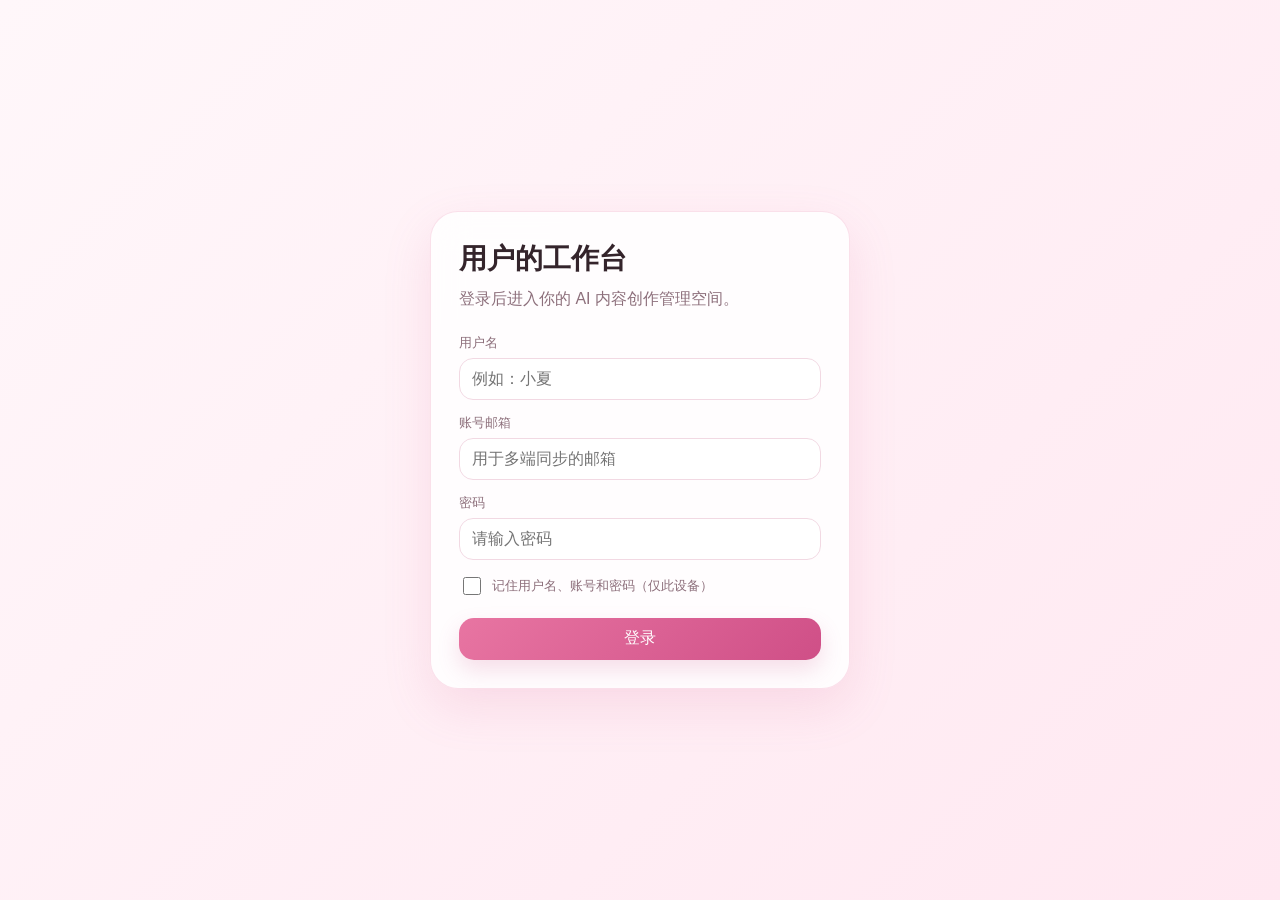
==== index.html @ 5b7af515 "Initial AI Blogger project" ====
<!doctype html>
<html lang="zh-CN">
<head>
  <meta charset="utf-8" />
  <meta name="viewport" content="width=device-width, initial-scale=1" />
  <title>用户的工作台</title>
  <style>
    :root {
      --bg: #fff7fa;
      --panel: #ffffff;
      --ink: #34242b;
      --muted: #8d6f7b;
      --line: #f2d9e3;
      --brand: #e875a2;
      --brand-strong: #cf4f87;
      --soft: #fff0f6;
      --soft-2: #fff8fb;
      --gold: #b98131;
      --shadow: 0 18px 48px rgba(214, 101, 145, .15);
      --radius: 18px;
    }

    * { box-sizing: border-box; }

    body {
      margin: 0;
      min-height: 100vh;
      font-family: -apple-system, BlinkMacSystemFont, "Segoe UI", "PingFang SC", "Microsoft YaHei", sans-serif;
      color: var(--ink);
      background:
        radial-gradient(circle at top left, #ffe1ee 0, transparent 30%),
        linear-gradient(180deg, #fffafc 0%, var(--bg) 100%);
    }

    button, input, textarea, select { font: inherit; }
    button { border: 0; cursor: pointer; }

    .login-screen {
      position: fixed;
      inset: 0;
      z-index: 20;
      display: none;
      place-items: center;
      padding: 20px;
      background: linear-gradient(135deg, #fff7fa, #ffe8f1);
    }

    .login-screen.active { display: grid; }

    .login-card {
      width: min(420px, 100%);
      padding: 28px;
      border: 1px solid rgba(232, 117, 162, .22);
      border-radius: 28px;
      background: rgba(255,255,255,.86);
      box-shadow: var(--shadow);
      backdrop-filter: blur(18px);
    }

    .login-card h1 {
      margin: 0;
      font-size: 28px;
      letter-spacing: 0;
    }

    .login-card p {
      margin: 8px 0 22px;
      color: var(--muted);
      line-height: 1.6;
    }

    .login-form {
      display: grid;
      gap: 14px;
    }

    .app {
      display: grid;
      grid-template-columns: 280px minmax(0, 1fr);
      min-height: 100vh;
    }

    .sidebar {
      position: sticky;
      top: 0;
      height: 100vh;
      padding: 20px 16px;
      background: rgba(255, 255, 255, .86);
      border-right: 1px solid var(--line);
      box-shadow: 12px 0 36px rgba(232, 117, 162, .08);
      display: flex;
      flex-direction: column;
      gap: 18px;
      backdrop-filter: blur(18px);
      z-index: 10;
    }

    .brand {
      padding: 8px 8px 16px;
      border-bottom: 1px solid var(--line);
    }

    .brand h1 {
      margin: 0;
      font-size: 24px;
      line-height: 1.2;
      letter-spacing: 0;
    }

    .brand p {
      margin: 8px 0 0;
      color: var(--muted);
      font-size: 13px;
      line-height: 1.55;
    }

    .mobile-top {
      display: none;
      align-items: center;
      justify-content: space-between;
      gap: 12px;
      padding: 12px 14px;
      border-bottom: 1px solid var(--line);
      background: rgba(255,255,255,.88);
      position: sticky;
      top: 0;
      z-index: 9;
      backdrop-filter: blur(16px);
    }

    .menu-btn {
      width: 42px;
      height: 42px;
      border-radius: 14px;
      background: var(--soft);
      color: var(--brand-strong);
      border: 1px solid var(--line);
      font-size: 20px;
    }

    .nav {
      display: grid;
      gap: 7px;
    }

    .nav button {
      width: 100%;
      min-height: 46px;
      display: grid;
      grid-template-columns: 30px 1fr;
      align-items: center;
      gap: 9px;
      padding: 10px 12px;
      border-radius: 16px;
      background: transparent;
      color: #7a5d68;
      text-align: left;
    }

    .nav button:hover,
    .nav button.active {
      background: #ffeaf3;
      color: var(--brand-strong);
    }

    .icon {
      width: 30px;
      height: 30px;
      display: grid;
      place-items: center;
      border-radius: 12px;
      background: #fff2f7;
      color: var(--brand-strong);
      font-size: 15px;
    }

    .user-panel {
      margin-top: auto;
      padding: 14px;
      border: 1px solid var(--line);
      border-radius: var(--radius);
      background: #fff8fb;
      display: grid;
      gap: 10px;
    }

    .user-name {
      font-weight: 700;
      overflow-wrap: anywhere;
    }

    .user-role {
      color: var(--muted);
      font-size: 12px;
    }

    main {
      min-width: 0;
      padding: 26px;
    }

    .topbar {
      display: flex;
      align-items: center;
      justify-content: space-between;
      gap: 16px;
      margin-bottom: 20px;
    }

    .title h2 {
      margin: 0;
      font-size: 30px;
      line-height: 1.15;
      letter-spacing: 0;
    }

    .title p {
      margin: 8px 0 0;
      color: var(--muted);
      line-height: 1.5;
    }

    .actions {
      display: flex;
      flex-wrap: wrap;
      gap: 8px;
      justify-content: flex-end;
    }

    .btn {
      min-height: 42px;
      padding: 10px 14px;
      border-radius: 15px;
      background: linear-gradient(135deg, var(--brand), var(--brand-strong));
      color: #fff;
      display: inline-flex;
      align-items: center;
      justify-content: center;
      gap: 8px;
      white-space: nowrap;
      box-shadow: 0 10px 22px rgba(207, 79, 135, .18);
    }

    .btn.secondary {
      background: var(--panel);
      color: var(--ink);
      border: 1px solid var(--line);
      box-shadow: none;
    }

    .btn.syncing::before {
      content: "";
      width: 14px;
      height: 14px;
      border: 2px solid rgba(255,255,255,.55);
      border-top-color: #fff;
      border-radius: 50%;
      animation: spin .8s linear infinite;
    }

    @keyframes spin { to { transform: rotate(360deg); } }

    .sync-note {
      color: var(--muted);
      font-size: 12px;
      min-height: 18px;
      width: 100%;
      text-align: right;
    }

    .section { display: none; }
    .section.active { display: block; }

    .grid { display: grid; gap: 16px; }
    .grid.two { grid-template-columns: repeat(2, minmax(0, 1fr)); }
    .grid.three { grid-template-columns: repeat(3, minmax(0, 1fr)); }

    .card {
      background: rgba(255,255,255,.92);
      border: 1px solid var(--line);
      border-radius: var(--radius);
      box-shadow: var(--shadow);
      padding: 18px;
    }

    .card h3 {
      margin: 0 0 14px;
      font-size: 18px;
      line-height: 1.25;
      letter-spacing: 0;
    }

    .tabs {
      display: flex;
      flex-wrap: wrap;
      gap: 8px;
      margin-bottom: 14px;
    }

    .tab {
      min-height: 38px;
      padding: 8px 14px;
      border-radius: 999px;
      background: #fff;
      border: 1px solid var(--line);
      color: var(--muted);
    }

    .tab.active {
      background: #ffe6f0;
      color: var(--brand-strong);
      border-color: #f4bad1;
    }

    label {
      display: block;
      color: var(--muted);
      font-size: 13px;
      margin-bottom: 6px;
    }

    input, textarea, select {
      width: 100%;
      border: 1px solid var(--line);
      border-radius: 14px;
      background: #fff;
      color: var(--ink);
      padding: 11px 12px;
      outline: none;
    }

    textarea {
      min-height: 126px;
      resize: vertical;
      line-height: 1.55;
    }

    input:focus, textarea:focus, select:focus {
      border-color: #e889af;
      box-shadow: 0 0 0 4px rgba(232,117,162,.14);
    }

    .form-row {
      display: grid;
      grid-template-columns: minmax(0, 1.4fr) 150px auto;
      gap: 10px;
      align-items: end;
      margin-bottom: 12px;
    }

    .list {
      display: grid;
      gap: 10px;
      margin-top: 12px;
    }

    .item {
      display: grid;
      grid-template-columns: minmax(0, 1fr) auto auto;
      gap: 10px;
      align-items: center;
      padding: 13px;
      border: 1px solid var(--line);
      border-radius: 16px;
      background: #fff;
    }

    .item strong {
      display: block;
      overflow-wrap: anywhere;
      line-height: 1.35;
    }

    .meta {
      margin-top: 5px;
      color: var(--muted);
      font-size: 12px;
      line-height: 1.45;
      overflow-wrap: anywhere;
    }

    .badge {
      display: inline-flex;
      align-items: center;
      min-height: 28px;
      padding: 5px 10px;
      border-radius: 999px;
      background: var(--soft);
      color: var(--brand-strong);
      font-size: 12px;
      white-space: nowrap;
    }

    .badge.gold {
      background: #fff6e4;
      color: var(--gold);
    }

    .mini {
      width: 36px;
      height: 36px;
      border-radius: 13px;
      background: #fff4f8;
      color: var(--brand-strong);
      border: 1px solid var(--line);
    }

    .idea-board {
      display: grid;
      grid-template-columns: 1.1fr .9fr;
      gap: 16px;
    }

    .source-grid {
      display: grid;
      grid-template-columns: repeat(4, minmax(0, 1fr));
      gap: 10px;
    }

    .source-grid .field-wide { grid-column: span 2; }

    .empty {
      padding: 18px;
      border: 1px dashed #edbad0;
      border-radius: 16px;
      color: var(--muted);
      background: #fffafd;
      text-align: center;
      line-height: 1.5;
    }

    .stats {
      display: grid;
      grid-template-columns: repeat(4, minmax(0, 1fr));
      gap: 12px;
      margin-bottom: 16px;
    }

    .stat {
      padding: 16px;
      border-radius: var(--radius);
      background: #fff;
      border: 1px solid var(--line);
      box-shadow: 0 10px 24px rgba(232, 117, 162, .09);
    }

    .stat b {
      display: block;
      font-size: 28px;
      line-height: 1;
      margin-bottom: 7px;
      color: var(--brand-strong);
    }

    .stat span {
      color: var(--muted);
      font-size: 13px;
    }

    .hidden-file { display: none; }
    .overlay { display: none; }

    .editor-actions {
      display: flex;
      gap: 10px;
      align-items: end;
      margin-top: 10px;
      flex-wrap: wrap;
    }

    .editor-actions > div { min-width: 180px; flex: 1; }
    .editor-actions .btn { flex: 0 0 auto; }

    .history-panel {
      margin-top: 14px;
      padding-top: 14px;
      border-top: 1px solid var(--line);
    }

    .history-panel summary {
      cursor: pointer;
      color: var(--brand-strong);
      font-weight: 700;
    }

    .history-content {
      margin-top: 10px;
      white-space: pre-wrap;
      color: var(--ink);
      line-height: 1.55;
    }

    .remember-row {
      display: flex;
      align-items: center;
      gap: 8px;
      color: var(--muted);
      font-size: 13px;
    }

    .remember-row input { width: 18px; height: 18px; }

    @media (max-width: 920px) {
      .app { display: block; }
      .mobile-top { display: flex; }
      .sidebar {
        position: fixed;
        left: 0;
        top: 0;
        width: min(320px, 86vw);
        transform: translateX(-105%);
        transition: transform .22s ease;
      }
      body.nav-open .sidebar { transform: translateX(0); }
      .overlay {
        display: none;
        position: fixed;
        inset: 0;
        background: rgba(52,36,43,.24);
        z-index: 8;
      }
      body.nav-open .overlay { display: block; }
      main { padding: 18px 14px 30px; }
      .topbar, .idea-board { display: grid; }
      .actions { justify-content: start; }
      .sync-note { text-align: left; }
      .grid.two, .grid.three, .stats, .source-grid { grid-template-columns: 1fr; }
      .source-grid .field-wide { grid-column: auto; }
      .form-row { grid-template-columns: 1fr; }
      .item { grid-template-columns: 1fr; }
      .title h2 { font-size: 25px; }
    }
  </style>
</head>
<body>
  <div class="login-screen" id="loginScreen">
    <form class="login-card" id="loginForm">
      <h1>用户的工作台</h1>
      <p>登录后进入你的 AI 内容创作管理空间。</p>
      <div class="login-form">
        <div><label for="loginName">用户名</label><input id="loginName" required placeholder="例如：小夏" /></div>
        <div><label for="loginAccount">账号邮箱</label><input id="loginAccount" type="email" required placeholder="用于多端同步的邮箱" /></div>
        <div><label for="loginPassword">密码</label><input id="loginPassword" type="password" required placeholder="请输入密码" /></div>
        <label class="remember-row"><input id="rememberLogin" type="checkbox" />记住用户名、账号和密码（仅此设备）</label>
        <button class="btn" type="submit">登录</button>
      </div>
    </form>
  </div>

  <div class="mobile-top">
    <button class="menu-btn" id="menuBtn" aria-label="打开菜单">☰</button>
    <strong>用户的工作台</strong>
    <button class="btn secondary" id="mobileSyncBtn">同步</button>
  </div>
  <div class="overlay" id="overlay"></div>

  <div class="app">
    <aside class="sidebar">
      <div class="brand">
        <h1>用户的工作台</h1>
        <p>选题、计划、写作、复盘和技能沉淀，集中在一个清爽空间。</p>
      </div>
      <nav class="nav" aria-label="主菜单">
        <button class="active" data-section="dashboard"><span class="icon">⌂</span><span>今日总览</span></button>
        <button data-section="plan"><span class="icon">✓</span><span>任务计划</span></button>
        <button data-section="skills"><span class="icon">◇</span><span>Skills 管理</span></button>
        <button data-section="admin"><span class="icon">⚙</span><span>后台管理</span></button>
        <button data-section="entries"><span class="icon">↗</span><span>全部入口</span></button>
        <button data-section="topics"><span class="icon">◎</span><span>选题合集库</span></button>
        <button data-section="studio"><span class="icon">✎</span><span>写作室</span></button>
        <button data-section="review"><span class="icon">↺</span><span>经验复盘</span></button>
      </nav>
      <div class="user-panel">
        <div>
          <div class="user-name" id="sidebarUserName">用户</div>
          <div class="user-role">用户</div>
        </div>
        <button class="btn secondary" id="logoutBtn">退出登录</button>
      </div>
    </aside>

    <main>
      <div class="topbar">
        <div class="title">
          <h2 id="page-title">今日总览</h2>
          <p id="page-subtitle">你的 AI 内容生产指挥台：从灵感到发布，再到复盘。</p>
        </div>
        <div class="actions">
          <button class="btn" id="syncBtn">同步</button>
          <button class="btn secondary" id="exportBtn">导出数据</button>
          <button class="btn secondary" id="importBtn">导入数据</button>
          <input class="hidden-file" id="importFile" type="file" accept="application/json" />
          <div class="sync-note" id="syncNote"></div>
        </div>
      </div>

      <section class="section active" id="dashboard">
        <div class="stats">
          <div class="stat"><b id="statTasks">0</b><span>任务</span></div>
          <div class="stat"><b id="statTopics">0</b><span>选题</span></div>
          <div class="stat"><b id="statSkills">0</b><span>Skills</span></div>
          <div class="stat"><b id="statEntries">0</b><span>入口</span></div>
        </div>
        <div class="grid two">
          <div class="card">
            <h3>今天先抓什么</h3>
            <textarea data-store="todayFocus" placeholder="例如：刷 X / Reddit / YouTube 的 AI 爆款，筛 3 个中文化角度，写 1 条短视频脚本。"></textarea>
            <div class="editor-actions"><div><label for="todayFocusDate">日期</label><input id="todayFocusDate" type="date" /></div><button class="btn" data-save-history="todayFocus">保存今日记录</button></div>
            <div class="history-panel"><strong>历史记录</strong><div class="list" id="todayFocusHistory"></div></div>
          </div>
          <div class="card">
            <h3>新增入口模块</h3>
            <div class="list">
              <div class="item"><strong>素材版权与来源记录</strong><span class="badge">已加入</span></div>
              <div class="item"><strong>发布日历与平台适配</strong><span class="badge">已加入</span></div>
              <div class="item"><strong>账号数据看板</strong><span class="badge">已加入</span></div>
              <div class="item"><strong>Prompt / 模板库</strong><span class="badge gold">已加入</span></div>
              <div class="item"><strong>选题评分机制</strong><span class="badge gold">已加入</span></div>
            </div>
          </div>
        </div>
      </section>

      <section class="section" id="plan">
        <div class="tabs" data-tabs="planTabs">
          <button class="tab active" data-tab="plans">我的计划</button>
          <button class="tab" data-tab="tasks">任务管理</button>
        </div>
        <div data-tab-panel="plans">
          <div class="grid three">
            <div class="card"><h3>日计划</h3><textarea data-store="planDay" placeholder="今天必须完成的 1-3 件事"></textarea><div class="editor-actions"><div><label>计划日期</label><input id="planDayDate" type="date" /></div><button class="btn" data-save-history="planDay">保存</button></div></div>
            <div class="card"><h3>周计划</h3><textarea data-store="planWeek" placeholder="本周选题、拍摄、发布、复盘安排"></textarea><div class="editor-actions"><div><label>开始日期</label><input id="planWeekStart" type="date" /></div><div><label>结束日期</label><input id="planWeekEnd" type="date" /></div><button class="btn" data-save-history="planWeek">保存</button></div></div>
            <div class="card"><h3>月计划</h3><textarea data-store="planMonth" placeholder="本月内容主题、增长目标、学习目标"></textarea><div class="editor-actions"><div><label>计划月份</label><input id="planMonthDate" type="month" /></div><button class="btn" data-save-history="planMonth">保存</button></div></div>
            <div class="card"><h3>季度计划</h3><textarea data-store="planQuarter" placeholder="季度栏目、商业化、能力建设"></textarea><div class="editor-actions"><div><label>开始日期</label><input id="planQuarterStart" type="date" /></div><div><label>结束日期</label><input id="planQuarterEnd" type="date" /></div><button class="btn" data-save-history="planQuarter">保存</button></div></div>
            <div class="card"><h3>年计划</h3><textarea data-store="planYear" placeholder="年度定位、作品数量、账号目标"></textarea><div class="editor-actions"><div><label>计划年份</label><input id="planYearDate" type="number" min="2020" max="2100" /></div><button class="btn" data-save-history="planYear">保存</button></div></div>
          </div>
          <div class="card" style="margin-top:16px"><h3>计划历史记录</h3><div class="list" id="planHistory"></div></div>
        </div>
        <div data-tab-panel="tasks" hidden>
          <div class="card">
            <h3>新增任务</h3>
            <div class="form-row">
              <div><label for="taskText">任务内容</label><input id="taskText" placeholder="例如：整理 Claude Code 爆款视频的中文脚本" /></div>
              <div><label for="taskStatus">状态</label><select id="taskStatus"><option>待办</option><option>进行中</option><option>已完成</option></select></div>
              <button class="btn" id="addTask">添加</button>
            </div>
            <div class="list" id="taskList"></div>
          </div>
        </div>
      </section>

      <section class="section" id="skills">
        <div class="card">
          <h3>Skills 管理</h3>
          <div class="form-row">
            <div><label for="skillName">Skill 名称</label><input id="skillName" placeholder="例如：爆款选题分析 Skill" /></div>
            <div><label for="skillType">来源</label><select id="skillType"><option>自制</option><option>他人</option><option>待研究</option></select></div>
            <button class="btn" id="addSkill">记录</button>
          </div>
          <textarea id="skillNote" placeholder="用途、触发场景、链接、版本、需要改进的地方"></textarea>
          <div class="list" id="skillList"></div>
        </div>
      </section>

      <section class="section" id="admin">
        <div class="grid two">
          <div class="card"><h3>后台管理</h3><textarea data-store="adminNotes" placeholder="账号定位、栏目结构、SOP、团队分工、素材路径、常用工具等。"></textarea><div class="editor-actions"><div><label>记录日期</label><input id="adminNotesDate" type="date" /></div><button class="btn" data-save-history="adminNotes">保存记录</button></div></div>
          <div class="card"><h3>平台档案</h3><textarea data-store="platformProfile" placeholder="抖音：标题风格、封面规则、发布时间；小红书：笔记结构、标签、评论区策略。"></textarea><div class="editor-actions"><div><label>记录日期</label><input id="platformProfileDate" type="date" /></div><button class="btn" data-save-history="platformProfile">保存记录</button></div></div>
        </div>
        <div class="card" style="margin-top:16px"><h3>后台管理历史</h3><div class="list" id="adminHistory"></div></div>
      </section>

      <section class="section" id="entries">
        <div class="card">
          <h3>全部入口</h3>
          <div class="form-row">
            <div><label for="entryName">入口名称</label><input id="entryName" placeholder="例如：YouTube 选题池" /></div>
            <div><label for="entryUrl">链接或位置</label><input id="entryUrl" placeholder="https:// 或本地路径" /></div>
            <button class="btn" id="addEntry">添加</button>
          </div>
          <div class="list" id="entryList"></div>
        </div>
      </section>

      <section class="section" id="topics">
        <div class="card">
          <h3>选题合集库</h3>
          <div class="source-grid">
            <div><label for="topicPlatform">平台</label><select id="topicPlatform"><option>X</option><option>Reddit</option><option>YouTube</option><option>其他</option></select></div>
            <div class="field-wide"><label for="topicTitle">选题标题</label><input id="topicTitle" placeholder="例如：某 AI Agent 工具爆火的真实原因" /></div>
            <div><label for="topicHeat">热度</label><select id="topicHeat"><option>高</option><option>中</option><option>低</option></select></div>
            <div class="field-wide"><label for="topicLink">来源链接</label><input id="topicLink" placeholder="原视频、帖子或评论区链接" /></div>
            <div class="field-wide"><label for="topicAngle">中文化角度</label><input id="topicAngle" placeholder="给中文用户的解释、案例或观点" /></div>
          </div>
          <div style="margin-top:12px"><button class="btn" id="addTopic">收入选题库</button></div>
          <div class="list" id="topicList"></div>
        </div>
      </section>

      <section class="section" id="studio">
        <div class="idea-board">
          <div class="card"><h3>写作室</h3><textarea data-store="writingRoom" placeholder="写下你的观点、脚本草稿、标题、开头 3 秒钩子、评论区引导。"></textarea><div class="editor-actions"><div><label>标题</label><input id="writingRoomTitle" placeholder="这篇内容的标题" /></div><div><label>日期</label><input id="writingRoomDate" type="date" /></div><button class="btn" data-save-history="writingRoom">保存文章</button></div></div>
          <div class="card"><h3>脚本结构</h3><textarea data-store="scriptTemplate" placeholder="钩子：&#10;背景：&#10;核心解释：&#10;中文用户案例：&#10;结尾行动："></textarea><div class="editor-actions"><div><label>标题</label><input id="scriptTemplateTitle" placeholder="脚本名称" /></div><div><label>日期</label><input id="scriptTemplateDate" type="date" /></div><button class="btn" data-save-history="scriptTemplate">保存脚本</button></div></div>
        </div>
        <div class="card" style="margin-top:16px"><h3>写作历史</h3><div class="list" id="studioHistory"></div></div>
      </section>

      <section class="section" id="review">
        <div class="grid two">
          <div class="card"><h3>经验复盘</h3><textarea data-store="reviewNotes" placeholder="哪些选题爆了？为什么？哪些翻译/改写方式更适合中文平台？"></textarea></div>
          <div class="card"><h3>下次优化</h3><textarea data-store="nextActions" placeholder="保留什么、停止什么、尝试什么。"></textarea></div>
        </div>
      </section>
    </main>
  </div>

  <script>
    const STORAGE_KEY = "ai_creator_workbench_v2";
    const OLD_STORAGE_KEY = "ai_creator_workbench_v1";
    const REMEMBER_LOGIN_KEY = "ai_creator_workbench_login";
    const SUPABASE_URL = "https://luqvozkjtutrrjyseuoe.supabase.co";
    const SUPABASE_ANON_KEY = "eyJhbGciOiJIUzI1NiIsInR5cCI6IkpXVCJ9.eyJpc3MiOiJzdXBhYmFzZSIsInJlZiI6Imx1cXZvemtqdHV0cnJqeXNldW9lIiwicm9sZSI6ImFub24iLCJpYXQiOjE3ODI5MjE3MjcsImV4cCI6MjA5ODQ5NzcyN30.HwnqOriQun1J7sNVPqkiCSJdsBqUh-AVgHml-hWjWd0";
    const SUPABASE_TABLE = "workbench_sync";
    const defaultEntries = [
      { name: "素材版权与来源记录", url: "入口：记录原始链接、作者、发布时间、授权状态" },
      { name: "发布日历与平台适配", url: "入口：管理抖音 / 小红书标题、封面、标签、发布时间" },
      { name: "账号数据看板", url: "入口：记录播放、完播、点赞、收藏、评论、转粉" },
      { name: "Prompt / 模板库", url: "入口：沉淀翻译、总结、脚本、标题、评论区模板" },
      { name: "选题评分机制", url: "入口：按热度、时效、中文价值、可视化难度评分" }
    ];
    const initialState = {
      user: null,
      lists: { tasks: [], skills: [], entries: [], topics: [], history: [] },
      fields: {}
    };
    let state = loadState();
    seedDefaultEntries();

    const pageMeta = {
      dashboard: ["今日总览", "你的 AI 内容生产指挥台：从灵感到发布，再到复盘。"],
      plan: ["任务计划", "拆解日、周、月、季度、年度目标，并跟踪每条任务状态。"],
      skills: ["Skills 管理", "记录自制和外部 Skills，沉淀你的个人 AI 工作流。"],
      admin: ["后台管理", "管理账号定位、平台档案、SOP 和常用后台信息。"],
      entries: ["全部入口", "把未来新增页面、工具、资料入口集中归档。"],
      topics: ["选题合集库", "收集 X、Reddit、YouTube 上的 AI 爆款内容和中文化角度。"],
      studio: ["写作室", "放下你的想法、脚本、标题和短视频表达结构。"],
      review: ["经验复盘", "把发布后的数据、经验和下一步动作沉淀下来。"]
    };

    function loadState() {
      try {
        const next = JSON.parse(localStorage.getItem(STORAGE_KEY) || localStorage.getItem(OLD_STORAGE_KEY));
        return normalizeState(next || structuredClone(initialState));
      } catch {
        return structuredClone(initialState);
      }
    }

    function normalizeState(next) {
      return {
        user: next.user || null,
        lists: {
          tasks: next.lists?.tasks || [],
          skills: next.lists?.skills || [],
          entries: next.lists?.entries || [],
          topics: next.lists?.topics || [],
          history: next.lists?.history || []
        },
        fields: next.fields || {}
      };
    }

    function saveState() {
      localStorage.setItem(STORAGE_KEY, JSON.stringify(state));
      renderStats();
    }

    function seedDefaultEntries() {
      const existing = new Set(state.lists.entries.map(item => item.name));
      defaultEntries.forEach(item => {
        if (!existing.has(item.name)) {
          state.lists.entries.push({ id: crypto.randomUUID(), createdAt: "系统默认入口", ...item, pinned: true });
        }
      });
      saveState();
    }

    function stamp() {
      return new Date().toLocaleString("zh-CN", { hour12: false });
    }

    function escapeHtml(value) {
      return String(value || "").replace(/[&<>"']/g, char => ({
        "&": "&amp;", "<": "&lt;", ">": "&gt;", '"': "&quot;", "'": "&#039;"
      }[char]));
    }

    async function sha256(value) {
      const bytes = new TextEncoder().encode(value);
      const hashBuffer = await crypto.subtle.digest("SHA-256", bytes);
      return Array.from(new Uint8Array(hashBuffer)).map(byte => byte.toString(16).padStart(2, "0")).join("");
    }

    function cloudConfigured() {
      return Boolean(SUPABASE_URL && SUPABASE_ANON_KEY && !SUPABASE_URL.includes("你的") && !SUPABASE_ANON_KEY.includes("你的"));
    }

    function cloudHeaders(extra = {}, accessToken = state.user?.accessToken) {
      return {
        apikey: SUPABASE_ANON_KEY,
        Authorization: `Bearer ${accessToken || SUPABASE_ANON_KEY}`,
        "Content-Type": "application/json",
        ...extra
      };
    }

    function setSyncLoading(isLoading, text) {
      const syncButtons = [document.getElementById("syncBtn"), document.getElementById("mobileSyncBtn")];
      syncButtons.forEach(item => item.classList.toggle("syncing", isLoading));
      document.getElementById("syncNote").textContent = text || "";
    }

    function supabaseBaseUrl() {
      return SUPABASE_URL.replace(/\/(?:rest|auth)\/v1\/?$/i, "").replace(/\/$/, "");
    }

    function syncUrl(query = "") {
      return `${supabaseBaseUrl()}/rest/v1/${SUPABASE_TABLE}${query}`;
    }

    function authUrl(path) {
      return `${supabaseBaseUrl()}/auth/v1/${path}`;
    }

    async function authenticateUser(name, account, password) {
      const email = account.trim();
      const signIn = await fetch(authUrl("token?grant_type=password"), {
        method: "POST",
        headers: cloudHeaders({}, SUPABASE_ANON_KEY),
        body: JSON.stringify({ email, password })
      });
      if (signIn.ok) return await signIn.json();

      const signUp = await fetch(authUrl("signup"), {
        method: "POST",
        headers: cloudHeaders({}, SUPABASE_ANON_KEY),
        body: JSON.stringify({ email, password, data: { name } })
      });
      if (!signUp.ok) throw new Error(await signUp.text());
      const created = await signUp.json();
      if (created.access_token) return created;
      throw new Error("账号已创建，但 Supabase 当前要求邮箱验证。请验证邮箱后重新登录，或在 Supabase 关闭 Confirm email。");
    }

    async function pullCloudData(options = {}) {
      if (!cloudConfigured()) {
        setSyncLoading(false, "云端未配置：请先在 HTML 中填写 Supabase URL 和 anon key");
        return false;
      }
      if (!state.user?.userId || !state.user?.accessToken) {
        setSyncLoading(false, "请用账号和密码重新登录后再同步");
        return false;
      }
      if (!options.silent) setSyncLoading(true, "正在从云端读取...");
      try {
        const response = await fetch(syncUrl(`?user_id=eq.${encodeURIComponent(state.user.userId)}&select=data,updated_at&limit=1`), {
          headers: cloudHeaders()
        });
        if (!response.ok) throw new Error(await response.text());
        const rows = await response.json();
        if (rows.length && rows[0].data) {
          const currentUser = state.user;
          state = normalizeState(rows[0].data);
          state.user = currentUser;
          seedDefaultEntries();
          saveState();
          document.querySelectorAll("[data-store]").forEach(field => { field.value = state.fields[field.dataset.store] || ""; });
          renderAllLists();
          renderUser();
          setSyncLoading(false, `已读取云端数据：${stamp()}`);
          return true;
        }
        setSyncLoading(false, "云端暂无数据，先在本机编辑后点击同步");
        return false;
      } catch (error) {
        setSyncLoading(false, "云端读取失败，请检查 Supabase 配置和网络");
        console.error(error);
        return false;
      }
    }

    async function pushCloudData() {
      if (!cloudConfigured()) {
        setSyncLoading(false, "云端未配置：请先在 HTML 中填写 Supabase URL 和 anon key");
        return false;
      }
      if (!state.user?.userId || !state.user?.accessToken) {
        setSyncLoading(false, "请用账号和密码重新登录后再同步");
        return false;
      }
      setSyncLoading(true, "正在同步到云端...");
      try {
        const payload = {
          user_id: state.user.userId,
          account: state.user.account,
          user_name: state.user.name,
          data: state,
          updated_at: new Date().toISOString()
        };
        const response = await fetch(syncUrl(), {
          method: "POST",
          headers: cloudHeaders({ Prefer: "resolution=merge-duplicates,return=minimal" }),
          body: JSON.stringify(payload)
        });
        if (!response.ok) throw new Error(await response.text());
        setSyncLoading(false, `已同步到云端：${stamp()}`);
        return true;
      } catch (error) {
        setSyncLoading(false, "云端同步失败，请检查 Supabase 配置和数据表");
        console.error(error);
        return false;
      }
    }

    function bindLogin() {
      const loginScreen = document.getElementById("loginScreen");
      try {
        const remembered = JSON.parse(localStorage.getItem(REMEMBER_LOGIN_KEY) || "null");
        if (remembered) {
          document.getElementById("loginName").value = remembered.name || "";
          document.getElementById("loginAccount").value = remembered.account || "";
          document.getElementById("loginPassword").value = remembered.password || "";
          document.getElementById("rememberLogin").checked = true;
        }
      } catch {}
      if (!state.user) loginScreen.classList.add("active");
      document.getElementById("loginForm").addEventListener("submit", async event => {
        event.preventDefault();
        const name = document.getElementById("loginName").value.trim();
        const account = document.getElementById("loginAccount").value.trim();
        const password = document.getElementById("loginPassword").value;
        const remember = document.getElementById("rememberLogin").checked;
        if (!cloudConfigured()) {
          setSyncLoading(false, "云端未配置：请先在 HTML 中填写 Supabase URL 和 anon key");
          return;
        }
        setSyncLoading(true, "正在登录云端账号...");
        try {
          const session = await authenticateUser(name, account, password);
          if (remember) {
            localStorage.setItem(REMEMBER_LOGIN_KEY, JSON.stringify({ name, account, password }));
          } else {
            localStorage.removeItem(REMEMBER_LOGIN_KEY);
          }
          state.user = {
            name,
            account,
            userId: session.user.id,
            accessToken: session.access_token,
            refreshToken: session.refresh_token || ""
          };
          saveState();
          renderUser();
          loginScreen.classList.remove("active");
          await pullCloudData();
        } catch (error) {
          setSyncLoading(false, "登录失败：请检查 Supabase 配置、邮箱账号和密码");
          alert(error.message || "登录失败");
          console.error(error);
        }
      });
      document.getElementById("logoutBtn").addEventListener("click", () => {
        state.user = null;
        saveState();
        renderUser();
        loginScreen.classList.add("active");
      });
    }

    function renderUser() {
      document.getElementById("sidebarUserName").textContent = state.user?.name || "用户";
    }

    function bindNavigation() {
      document.querySelectorAll(".nav button").forEach(button => {
        button.addEventListener("click", () => {
          const id = button.dataset.section;
          document.querySelectorAll(".nav button").forEach(item => item.classList.toggle("active", item === button));
          document.querySelectorAll(".section").forEach(section => section.classList.toggle("active", section.id === id));
          document.getElementById("page-title").textContent = pageMeta[id][0];
          document.getElementById("page-subtitle").textContent = pageMeta[id][1];
          document.body.classList.remove("nav-open");
        });
      });
      document.getElementById("menuBtn").addEventListener("click", () => document.body.classList.add("nav-open"));
      document.getElementById("overlay").addEventListener("click", () => document.body.classList.remove("nav-open"));
    }

    function bindTabs() {
      document.querySelectorAll("[data-tabs] .tab").forEach(tab => {
        tab.addEventListener("click", () => {
          const parent = tab.closest("[data-tabs]");
          parent.querySelectorAll(".tab").forEach(item => item.classList.toggle("active", item === tab));
          document.querySelectorAll("[data-tab-panel]").forEach(panel => {
            panel.hidden = panel.dataset.tabPanel !== tab.dataset.tab;
          });
        });
      });
    }

    function bindStoredFields() {
      document.querySelectorAll("[data-store]").forEach(field => {
        field.value = state.fields[field.dataset.store] || "";
        field.addEventListener("input", () => {
          state.fields[field.dataset.store] = field.value;
          saveState();
        });
      });
    }

    const historyConfig = {
      todayFocus: { title: "今天先抓什么", group: "today", dateIds: ["todayFocusDate"] },
      planDay: { title: "日计划", group: "plan", dateIds: ["planDayDate"] },
      planWeek: { title: "周计划", group: "plan", dateIds: ["planWeekStart", "planWeekEnd"] },
      planMonth: { title: "月计划", group: "plan", dateIds: ["planMonthDate"] },
      planQuarter: { title: "季度计划", group: "plan", dateIds: ["planQuarterStart", "planQuarterEnd"] },
      planYear: { title: "年计划", group: "plan", dateIds: ["planYearDate"] },
      adminNotes: { title: "后台管理", group: "admin", dateIds: ["adminNotesDate"] },
      platformProfile: { title: "平台档案", group: "admin", dateIds: ["platformProfileDate"] },
      writingRoom: { title: "写作室", group: "studio", dateIds: ["writingRoomDate"], titleId: "writingRoomTitle" },
      scriptTemplate: { title: "脚本结构", group: "studio", dateIds: ["scriptTemplateDate"], titleId: "scriptTemplateTitle" }
    };

    function localDate() {
      const now = new Date();
      return `${now.getFullYear()}-${String(now.getMonth() + 1).padStart(2, "0")}-${String(now.getDate()).padStart(2, "0")}`;
    }

    function initializeDateFields() {
      document.querySelectorAll('input[type="date"]').forEach(input => { if (!input.value) input.value = localDate(); });
      const month = document.getElementById("planMonthDate");
      if (month && !month.value) month.value = localDate().slice(0, 7);
      const year = document.getElementById("planYearDate");
      if (year && !year.value) year.value = new Date().getFullYear();
    }

    function saveHistory(key) {
      const config = historyConfig[key];
      const content = (state.fields[key] || "").trim();
      if (!content) return alert("请先写下内容再保存。");
      const dates = config.dateIds.map(id => document.getElementById(id)?.value).filter(Boolean);
      if (!dates.length) return alert("请先选择日期。");
      const customTitle = config.titleId ? document.getElementById(config.titleId).value.trim() : "";
      state.lists.history.unshift({
        id: crypto.randomUUID(), key, group: config.group,
        title: customTitle || config.title,
        period: dates.join(" 至 "), content, createdAt: stamp()
      });
      saveState();
      renderHistory();
    }

    function removeHistory(id) {
      state.lists.history = state.lists.history.filter(item => item.id !== id);
      saveState();
      renderHistory();
    }

    function historyMarkup(group) {
      const items = state.lists.history.filter(item => item.group === group);
      return items.length ? items.map(item => `
        <details class="item">
          <summary><strong>${escapeHtml(item.title)}</strong><div class="meta">日期：${escapeHtml(item.period)} · 保存于 ${escapeHtml(item.createdAt)}</div></summary>
          <div class="history-content">${escapeHtml(item.content)}</div>
          <button class="mini" title="删除历史记录" onclick="removeHistory('${item.id}')">×</button>
        </details>`).join("") : `<div class="empty">还没有保存过历史记录。</div>`;
    }

    function renderHistory() {
      document.getElementById("todayFocusHistory").innerHTML = historyMarkup("today");
      document.getElementById("planHistory").innerHTML = historyMarkup("plan");
      document.getElementById("adminHistory").innerHTML = historyMarkup("admin");
      document.getElementById("studioHistory").innerHTML = historyMarkup("studio");
    }

    function bindHistory() {
      document.querySelectorAll("[data-save-history]").forEach(button => {
        button.addEventListener("click", () => saveHistory(button.dataset.saveHistory));
      });
      initializeDateFields();
    }

    function addListItem(listName, item) {
      state.lists[listName].unshift({ id: crypto.randomUUID(), createdAt: stamp(), ...item });
      saveState();
      renderAllLists();
    }

    function removeListItem(listName, id) {
      state.lists[listName] = state.lists[listName].filter(item => item.id !== id);
      seedDefaultEntries();
      saveState();
      renderAllLists();
    }

    function updateTaskStatus(id, status) {
      const task = state.lists.tasks.find(item => item.id === id);
      if (task) task.status = status;
      saveState();
      renderTasks();
    }

    function renderTasks() {
      const target = document.getElementById("taskList");
      const items = state.lists.tasks;
      target.innerHTML = items.length ? items.map(item => `
        <div class="item">
          <div><strong>${escapeHtml(item.text)}</strong><div class="meta">创建于 ${escapeHtml(item.createdAt)}</div></div>
          <select aria-label="任务状态" onchange="updateTaskStatus('${item.id}', this.value)">
            ${["待办", "进行中", "已完成"].map(status => `<option ${status === item.status ? "selected" : ""}>${status}</option>`).join("")}
          </select>
          <button class="mini" title="删除" onclick="removeListItem('tasks','${item.id}')">×</button>
        </div>`).join("") : `<div class="empty">还没有任务，先写下今天最关键的一条。</div>`;
    }

    function renderSkills() {
      const target = document.getElementById("skillList");
      const items = state.lists.skills;
      target.innerHTML = items.length ? items.map(item => `
        <div class="item">
          <div><strong>${escapeHtml(item.name)}</strong><div class="meta">${escapeHtml(item.note || "暂无备注")} · ${escapeHtml(item.createdAt)}</div></div>
          <span class="badge">${escapeHtml(item.type)}</span>
          <button class="mini" title="删除" onclick="removeListItem('skills','${item.id}')">×</button>
        </div>`).join("") : `<div class="empty">记录你自制或收藏的 Skill，之后会变成个人能力库。</div>`;
    }

    function renderEntries() {
      const target = document.getElementById("entryList");
      const items = state.lists.entries;
      target.innerHTML = items.length ? items.map(item => `
        <div class="item">
          <div><strong>${escapeHtml(item.name)}</strong><div class="meta">${escapeHtml(item.url)} · ${escapeHtml(item.createdAt)}</div></div>
          <span class="badge ${item.pinned ? "gold" : ""}">${item.pinned ? "默认入口" : "入口"}</span>
          <button class="mini" title="删除" onclick="removeListItem('entries','${item.id}')">×</button>
        </div>`).join("") : `<div class="empty">这里会成为你所有工具、页面、资料的总目录。</div>`;
    }

    function renderTopics() {
      const target = document.getElementById("topicList");
      const items = state.lists.topics;
      target.innerHTML = items.length ? items.map(item => `
        <div class="item">
          <div>
            <strong>${escapeHtml(item.title)}</strong>
            <div class="meta">${escapeHtml(item.platform)} · 热度 ${escapeHtml(item.heat)} · ${escapeHtml(item.angle || "未写中文化角度")}</div>
            <div class="meta">${escapeHtml(item.link || "未填来源链接")} · ${escapeHtml(item.createdAt)}</div>
          </div>
          <span class="badge gold">${escapeHtml(item.heat)}</span>
          <button class="mini" title="删除" onclick="removeListItem('topics','${item.id}')">×</button>
        </div>`).join("") : `<div class="empty">把 X、Reddit、YouTube 的爆款 AI 内容先收进来，再判断能否中文化。</div>`;
    }

    function renderAllLists() {
      renderTasks();
      renderSkills();
      renderEntries();
      renderTopics();
      renderHistory();
      renderStats();
    }

    function renderStats() {
      document.getElementById("statTasks").textContent = state.lists.tasks.length;
      document.getElementById("statTopics").textContent = state.lists.topics.length;
      document.getElementById("statSkills").textContent = state.lists.skills.length;
      document.getElementById("statEntries").textContent = state.lists.entries.length;
    }

    function bindForms() {
      document.getElementById("addTask").addEventListener("click", () => {
        const text = document.getElementById("taskText").value.trim();
        if (!text) return;
        addListItem("tasks", { text, status: document.getElementById("taskStatus").value });
        document.getElementById("taskText").value = "";
      });
      document.getElementById("addSkill").addEventListener("click", () => {
        const name = document.getElementById("skillName").value.trim();
        if (!name) return;
        addListItem("skills", {
          name,
          type: document.getElementById("skillType").value,
          note: document.getElementById("skillNote").value.trim()
        });
        document.getElementById("skillName").value = "";
        document.getElementById("skillNote").value = "";
      });
      document.getElementById("addEntry").addEventListener("click", () => {
        const name = document.getElementById("entryName").value.trim();
        const url = document.getElementById("entryUrl").value.trim();
        if (!name) return;
        addListItem("entries", { name, url });
        document.getElementById("entryName").value = "";
        document.getElementById("entryUrl").value = "";
      });
      document.getElementById("addTopic").addEventListener("click", () => {
        const title = document.getElementById("topicTitle").value.trim();
        if (!title) return;
        addListItem("topics", {
          platform: document.getElementById("topicPlatform").value,
          title,
          heat: document.getElementById("topicHeat").value,
          link: document.getElementById("topicLink").value.trim(),
          angle: document.getElementById("topicAngle").value.trim()
        });
        ["topicTitle", "topicLink", "topicAngle"].forEach(id => document.getElementById(id).value = "");
      });
    }

    function bindImportExport() {
      document.getElementById("exportBtn").addEventListener("click", () => {
        const blob = new Blob([JSON.stringify(state, null, 2)], { type: "application/json" });
        const link = document.createElement("a");
        link.href = URL.createObjectURL(blob);
        link.download = `user-workbench-${new Date().toISOString().slice(0,10)}.json`;
        link.click();
        URL.revokeObjectURL(link.href);
      });
      document.getElementById("importBtn").addEventListener("click", () => document.getElementById("importFile").click());
      document.getElementById("importFile").addEventListener("change", event => {
        const file = event.target.files[0];
        if (!file) return;
        const reader = new FileReader();
        reader.onload = () => {
          try {
            state = normalizeState(JSON.parse(reader.result));
            seedDefaultEntries();
            saveState();
            document.querySelectorAll("[data-store]").forEach(field => { field.value = state.fields[field.dataset.store] || ""; });
            renderUser();
            renderAllLists();
            alert("导入完成");
          } catch {
            alert("导入失败，请确认文件是本工作台导出的 JSON。");
          }
        };
        reader.readAsText(file);
      });
    }

    function bindSync() {
      const syncButtons = [document.getElementById("syncBtn"), document.getElementById("mobileSyncBtn")];
      syncButtons.forEach(button => {
        button.addEventListener("click", pushCloudData);
      });
    }

    window.removeListItem = removeListItem;
    window.updateTaskStatus = updateTaskStatus;
    window.removeHistory = removeHistory;
    bindLogin();
    bindNavigation();
    bindTabs();
    bindStoredFields();
    bindHistory();
    bindForms();
    bindImportExport();
    bindSync();
    renderUser();
    renderAllLists();
    if (state.user?.userId && state.user?.accessToken) pullCloudData({ silent: true });
  </script>
</body>
</html>
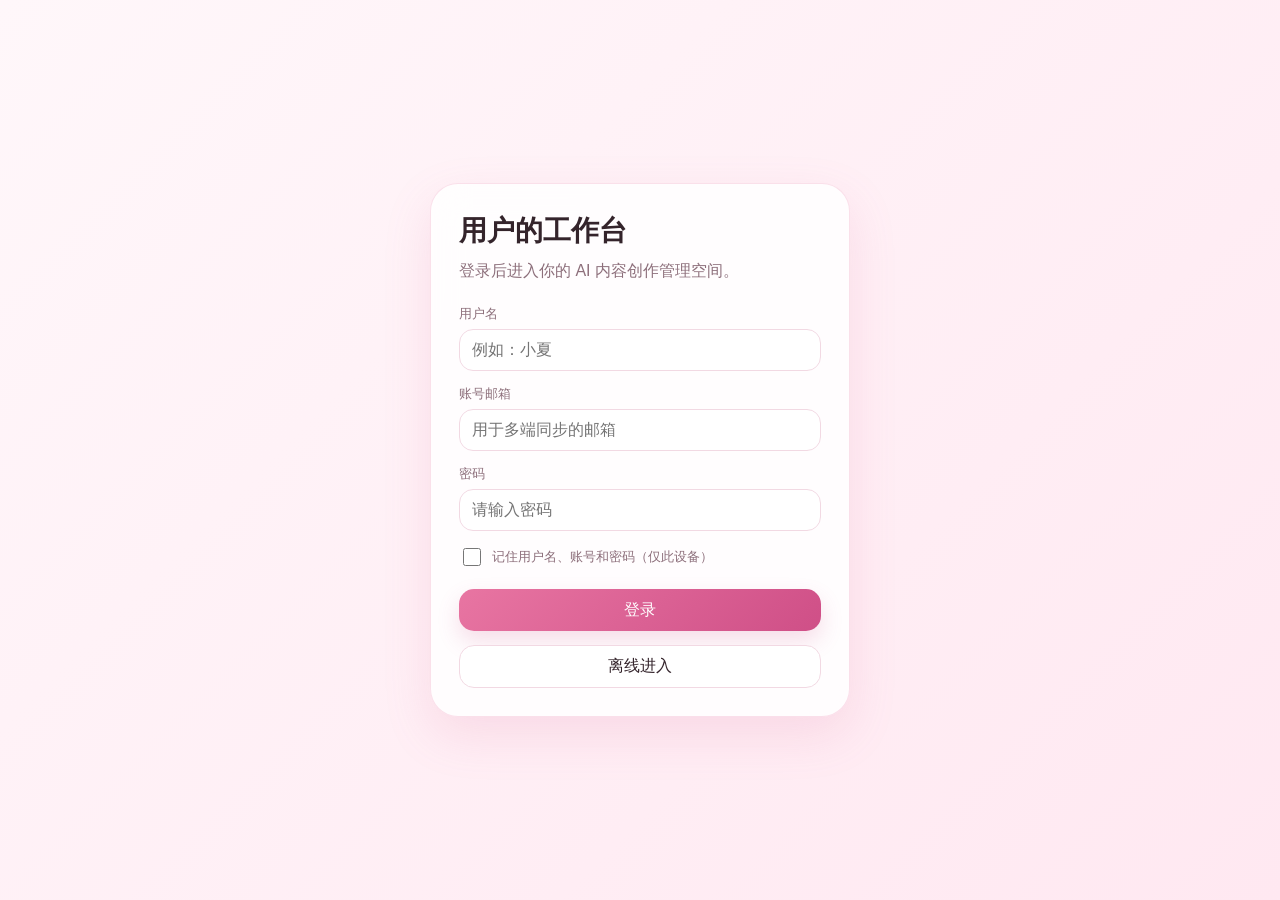
==== commit e4531d2a: "Update hero section" ====
--- a/index.html
+++ b/index.html
@@ -543,6 +543,7 @@
         <div><label for="loginPassword">密码</label><input id="loginPassword" type="password" required placeholder="请输入密码" /></div>
         <label class="remember-row"><input id="rememberLogin" type="checkbox" />记住用户名、账号和密码（仅此设备）</label>
         <button class="btn" type="submit">登录</button>
+        <button class="btn secondary" id="offlineLoginBtn" type="button">离线进入</button>
       </div>
     </form>
   </div>
@@ -969,6 +970,14 @@
           console.error(error);
         }
       });
+      document.getElementById("offlineLoginBtn").addEventListener("click", () => {
+        const name = document.getElementById("loginName").value.trim() || "用户";
+        state.user = { name, account: "离线模式", offline: true };
+        saveState();
+        renderUser();
+        loginScreen.classList.remove("active");
+        setSyncLoading(false, "当前为离线模式，数据仅保存在这台设备上");
+      });
       document.getElementById("logoutBtn").addEventListener("click", () => {
         state.user = null;
         saveState();
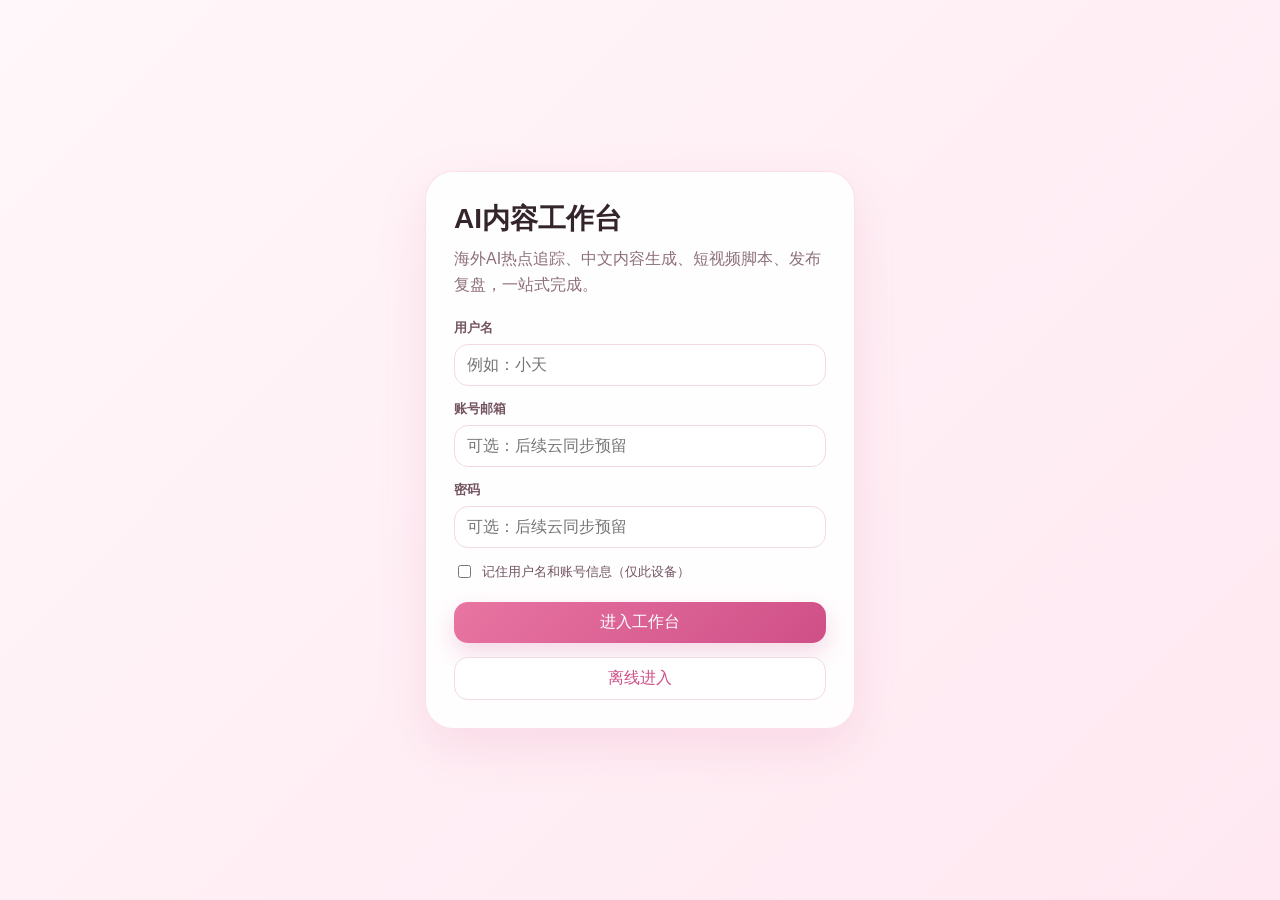
==== commit 4f012324: "Upgrade Bloger to AI content studio V1" ====
--- a/index.html
+++ b/index.html
@@ -3,7 +3,7 @@
 <head>
   <meta charset="utf-8" />
   <meta name="viewport" content="width=device-width, initial-scale=1" />
-  <title>用户的工作台</title>
+  <title>AI内容工作台</title>
   <style>
     :root {
       --bg: #fff7fa;
@@ -16,6 +16,7 @@
       --soft: #fff0f6;
       --soft-2: #fff8fb;
       --gold: #b98131;
+      --green: #2f9b68;
       --shadow: 0 18px 48px rgba(214, 101, 145, .15);
       --radius: 18px;
     }
@@ -34,146 +35,85 @@
 
     button, input, textarea, select { font: inherit; }
     button { border: 0; cursor: pointer; }
+    input, textarea, select {
+      width: 100%;
+      border: 1px solid var(--line);
+      border-radius: 14px;
+      padding: 11px 12px;
+      background: #fff;
+      color: var(--ink);
+      outline: none;
+    }
+    textarea { min-height: 116px; resize: vertical; line-height: 1.6; }
+    label { display: block; margin: 0 0 7px; color: #735461; font-size: 13px; font-weight: 650; }
 
     .login-screen {
       position: fixed;
       inset: 0;
-      z-index: 20;
+      z-index: 30;
       display: none;
       place-items: center;
       padding: 20px;
       background: linear-gradient(135deg, #fff7fa, #ffe8f1);
     }
-
     .login-screen.active { display: grid; }
-
     .login-card {
-      width: min(420px, 100%);
+      width: min(430px, 100%);
       padding: 28px;
       border: 1px solid rgba(232, 117, 162, .22);
       border-radius: 28px;
-      background: rgba(255,255,255,.86);
+      background: rgba(255,255,255,.9);
       box-shadow: var(--shadow);
       backdrop-filter: blur(18px);
     }
-
-    .login-card h1 {
-      margin: 0;
-      font-size: 28px;
-      letter-spacing: 0;
-    }
-
-    .login-card p {
-      margin: 8px 0 22px;
-      color: var(--muted);
-      line-height: 1.6;
-    }
-
-    .login-form {
-      display: grid;
-      gap: 14px;
-    }
+    .login-card h1 { margin: 0; font-size: 28px; }
+    .login-card p { margin: 8px 0 22px; color: var(--muted); line-height: 1.6; }
+    .login-form { display: grid; gap: 14px; }
+    .remember-row { display: flex; gap: 8px; align-items: center; font-weight: 500; }
+    .remember-row input { width: auto; }
 
     .app {
       display: grid;
       grid-template-columns: 280px minmax(0, 1fr);
       min-height: 100vh;
     }
-
     .sidebar {
       position: sticky;
       top: 0;
       height: 100vh;
       padding: 20px 16px;
-      background: rgba(255, 255, 255, .86);
+      background: rgba(255, 255, 255, .88);
       border-right: 1px solid var(--line);
       box-shadow: 12px 0 36px rgba(232, 117, 162, .08);
       display: flex;
       flex-direction: column;
       gap: 18px;
       backdrop-filter: blur(18px);
-      z-index: 10;
-    }
-
-    .brand {
-      padding: 8px 8px 16px;
-      border-bottom: 1px solid var(--line);
-    }
-
-    .brand h1 {
-      margin: 0;
-      font-size: 24px;
-      line-height: 1.2;
-      letter-spacing: 0;
-    }
-
-    .brand p {
-      margin: 8px 0 0;
-      color: var(--muted);
-      font-size: 13px;
-      line-height: 1.55;
-    }
-
-    .mobile-top {
-      display: none;
-      align-items: center;
-      justify-content: space-between;
-      gap: 12px;
-      padding: 12px 14px;
-      border-bottom: 1px solid var(--line);
-      background: rgba(255,255,255,.88);
-      position: sticky;
-      top: 0;
-      z-index: 9;
-      backdrop-filter: blur(16px);
-    }
-
-    .menu-btn {
-      width: 42px;
-      height: 42px;
-      border-radius: 14px;
-      background: var(--soft);
-      color: var(--brand-strong);
-      border: 1px solid var(--line);
-      font-size: 20px;
-    }
-
-    .nav {
-      display: grid;
-      gap: 7px;
-    }
-
+      z-index: 20;
+      overflow-y: auto;
+    }
+    .brand { padding: 8px 8px 16px; border-bottom: 1px solid var(--line); }
+    .brand h1 { margin: 0; font-size: 24px; line-height: 1.2; }
+    .brand p { margin: 8px 0 0; color: var(--muted); font-size: 13px; line-height: 1.55; }
+    .nav { display: grid; gap: 7px; }
     .nav button {
       width: 100%;
-      min-height: 46px;
+      min-height: 44px;
       display: grid;
       grid-template-columns: 30px 1fr;
       align-items: center;
       gap: 9px;
-      padding: 10px 12px;
+      padding: 9px 12px;
       border-radius: 16px;
       background: transparent;
       color: #7a5d68;
       text-align: left;
     }
-
-    .nav button:hover,
-    .nav button.active {
-      background: #ffeaf3;
-      color: var(--brand-strong);
-    }
-
+    .nav button:hover, .nav button.active { background: #ffeaf3; color: var(--brand-strong); }
     .icon {
-      width: 30px;
-      height: 30px;
-      display: grid;
-      place-items: center;
-      border-radius: 12px;
-      background: #fff2f7;
-      color: var(--brand-strong);
-      font-size: 15px;
-    }
-
+      width: 30px; height: 30px; display: grid; place-items: center;
+      border-radius: 12px; background: #fff2f7; color: var(--brand-strong); font-size: 15px;
+    }
     .user-panel {
       margin-top: auto;
       padding: 14px;
@@ -183,366 +123,181 @@
       display: grid;
       gap: 10px;
     }
-
-    .user-name {
-      font-weight: 700;
-      overflow-wrap: anywhere;
-    }
-
-    .user-role {
-      color: var(--muted);
-      font-size: 12px;
-    }
-
-    main {
-      min-width: 0;
-      padding: 26px;
-    }
-
+    .user-name { font-weight: 750; overflow-wrap: anywhere; }
+    .user-role { color: var(--muted); font-size: 12px; }
+
+    .mobile-top {
+      display: none;
+      align-items: center;
+      justify-content: space-between;
+      gap: 12px;
+      padding: 12px 14px;
+      border-bottom: 1px solid var(--line);
+      background: rgba(255,255,255,.9);
+      position: sticky;
+      top: 0;
+      z-index: 19;
+      backdrop-filter: blur(16px);
+    }
+    .menu-btn {
+      width: 42px; height: 42px; border-radius: 14px;
+      background: var(--soft); color: var(--brand-strong);
+      border: 1px solid var(--line); font-size: 20px;
+    }
+    .overlay { display: none; position: fixed; inset: 0; background: rgba(52,36,43,.25); z-index: 18; }
+
+    main { min-width: 0; padding: 26px; }
     .topbar {
       display: flex;
-      align-items: center;
+      align-items: flex-start;
       justify-content: space-between;
       gap: 16px;
       margin-bottom: 20px;
     }
-
-    .title h2 {
-      margin: 0;
-      font-size: 30px;
-      line-height: 1.15;
-      letter-spacing: 0;
-    }
-
-    .title p {
-      margin: 8px 0 0;
-      color: var(--muted);
-      line-height: 1.5;
-    }
-
-    .actions {
-      display: flex;
-      flex-wrap: wrap;
-      gap: 8px;
-      justify-content: flex-end;
-    }
+    .title h2 { margin: 0; font-size: clamp(26px, 4vw, 34px); line-height: 1.15; }
+    .title p { margin: 8px 0 0; color: var(--muted); line-height: 1.55; max-width: 760px; }
+    .actions { display: flex; flex-wrap: wrap; align-items: center; justify-content: flex-end; gap: 10px; }
+    .sync-note { width: 100%; color: var(--muted); font-size: 12px; text-align: right; }
 
     .btn {
-      min-height: 42px;
+      border-radius: 14px;
       padding: 10px 14px;
-      border-radius: 15px;
       background: linear-gradient(135deg, var(--brand), var(--brand-strong));
       color: #fff;
-      display: inline-flex;
-      align-items: center;
-      justify-content: center;
-      gap: 8px;
+      box-shadow: 0 10px 24px rgba(207, 79, 135, .22);
       white-space: nowrap;
-      box-shadow: 0 10px 22px rgba(207, 79, 135, .18);
-    }
-
-    .btn.secondary {
-      background: var(--panel);
-      color: var(--ink);
-      border: 1px solid var(--line);
-      box-shadow: none;
-    }
-
-    .btn.syncing::before {
-      content: "";
-      width: 14px;
-      height: 14px;
-      border: 2px solid rgba(255,255,255,.55);
-      border-top-color: #fff;
-      border-radius: 50%;
-      animation: spin .8s linear infinite;
-    }
-
-    @keyframes spin { to { transform: rotate(360deg); } }
-
-    .sync-note {
-      color: var(--muted);
-      font-size: 12px;
-      min-height: 18px;
-      width: 100%;
-      text-align: right;
-    }
+    }
+    .btn.secondary { background: #fff; color: var(--brand-strong); border: 1px solid var(--line); box-shadow: none; }
+    .btn.small, .mini { padding: 7px 10px; border-radius: 12px; font-size: 13px; }
+    .mini { background: var(--soft); color: var(--brand-strong); border: 1px solid var(--line); }
+    .hidden-file { display: none; }
 
     .section { display: none; }
     .section.active { display: block; }
-
     .grid { display: grid; gap: 16px; }
-    .grid.two { grid-template-columns: repeat(2, minmax(0, 1fr)); }
-    .grid.three { grid-template-columns: repeat(3, minmax(0, 1fr)); }
-
+    .two { grid-template-columns: repeat(2, minmax(0, 1fr)); }
+    .three { grid-template-columns: repeat(3, minmax(0, 1fr)); }
+    .four { grid-template-columns: repeat(4, minmax(0, 1fr)); }
     .card {
-      background: rgba(255,255,255,.92);
+      min-width: 0;
+      padding: 18px;
       border: 1px solid var(--line);
       border-radius: var(--radius);
+      background: rgba(255,255,255,.88);
       box-shadow: var(--shadow);
-      padding: 18px;
-    }
-
-    .card h3 {
-      margin: 0 0 14px;
-      font-size: 18px;
-      line-height: 1.25;
-      letter-spacing: 0;
-    }
-
-    .tabs {
-      display: flex;
-      flex-wrap: wrap;
-      gap: 8px;
-      margin-bottom: 14px;
-    }
-
-    .tab {
-      min-height: 38px;
-      padding: 8px 14px;
-      border-radius: 999px;
-      background: #fff;
-      border: 1px solid var(--line);
-      color: var(--muted);
-    }
-
-    .tab.active {
-      background: #ffe6f0;
-      color: var(--brand-strong);
-      border-color: #f4bad1;
-    }
-
-    label {
-      display: block;
-      color: var(--muted);
-      font-size: 13px;
-      margin-bottom: 6px;
-    }
-
-    input, textarea, select {
-      width: 100%;
-      border: 1px solid var(--line);
-      border-radius: 14px;
-      background: #fff;
-      color: var(--ink);
-      padding: 11px 12px;
-      outline: none;
-    }
-
-    textarea {
+    }
+    .card h3 { margin: 0 0 12px; font-size: 18px; }
+    .card p { color: var(--muted); line-height: 1.65; margin: 0 0 12px; }
+    .stat {
       min-height: 126px;
-      resize: vertical;
-      line-height: 1.55;
-    }
-
-    input:focus, textarea:focus, select:focus {
-      border-color: #e889af;
-      box-shadow: 0 0 0 4px rgba(232,117,162,.14);
-    }
-
-    .form-row {
       display: grid;
-      grid-template-columns: minmax(0, 1.4fr) 150px auto;
-      gap: 10px;
+      align-content: space-between;
+      gap: 12px;
+      background:
+        radial-gradient(circle at top right, rgba(232,117,162,.18), transparent 42%),
+        rgba(255,255,255,.88);
+    }
+    .stat b { display: block; font-size: 34px; }
+    .stat span { color: var(--muted); }
+    .stat small { color: #735461; line-height: 1.5; }
+
+    .form-row, .source-grid {
+      display: grid;
+      grid-template-columns: repeat(3, minmax(0, 1fr));
+      gap: 12px;
       align-items: end;
-      margin-bottom: 12px;
-    }
-
-    .list {
-      display: grid;
-      gap: 10px;
-      margin-top: 12px;
-    }
-
+    }
+    .field-wide { grid-column: span 2; }
+    .full { grid-column: 1 / -1; }
+    .editor-actions { display: flex; flex-wrap: wrap; gap: 10px; align-items: end; margin-top: 12px; }
+    .editor-actions > div { flex: 1 1 180px; }
+
+    .list { display: grid; gap: 10px; margin-top: 14px; }
     .item {
+      min-width: 0;
       display: grid;
       grid-template-columns: minmax(0, 1fr) auto auto;
       gap: 10px;
       align-items: center;
-      padding: 13px;
+      padding: 12px;
       border: 1px solid var(--line);
       border-radius: 16px;
-      background: #fff;
-    }
-
-    .item strong {
-      display: block;
-      overflow-wrap: anywhere;
-      line-height: 1.35;
-    }
-
-    .meta {
-      margin-top: 5px;
-      color: var(--muted);
-      font-size: 12px;
-      line-height: 1.45;
-      overflow-wrap: anywhere;
-    }
-
+      background: var(--soft-2);
+    }
+    .item strong, .item .meta { overflow-wrap: anywhere; }
+    .meta { margin-top: 5px; color: var(--muted); font-size: 12px; line-height: 1.55; }
     .badge {
       display: inline-flex;
       align-items: center;
-      min-height: 28px;
-      padding: 5px 10px;
+      justify-content: center;
+      padding: 6px 10px;
       border-radius: 999px;
-      background: var(--soft);
+      background: #ffeaf3;
       color: var(--brand-strong);
       font-size: 12px;
       white-space: nowrap;
     }
-
-    .badge.gold {
-      background: #fff6e4;
-      color: var(--gold);
-    }
-
-    .mini {
-      width: 36px;
-      height: 36px;
-      border-radius: 13px;
-      background: #fff4f8;
-      color: var(--brand-strong);
+    .badge.gold { background: #fff2d9; color: var(--gold); }
+    .badge.green { background: #e9fff5; color: var(--green); }
+    .empty { padding: 14px; border: 1px dashed var(--line); border-radius: 16px; color: var(--muted); background: #fff; }
+
+    .tabs { display: flex; gap: 8px; flex-wrap: wrap; margin-bottom: 16px; }
+    .tab { padding: 9px 12px; border-radius: 999px; background: #fff; color: var(--muted); border: 1px solid var(--line); }
+    .tab.active { background: #ffeaf3; color: var(--brand-strong); }
+    .score-live {
+      display: grid;
+      place-items: center;
+      min-height: 132px;
+      border-radius: 18px;
+      background: linear-gradient(135deg, #ffeaf3, #fff8fb);
       border: 1px solid var(--line);
-    }
-
-    .idea-board {
-      display: grid;
-      grid-template-columns: 1.1fr .9fr;
-      gap: 16px;
-    }
-
-    .source-grid {
-      display: grid;
-      grid-template-columns: repeat(4, minmax(0, 1fr));
-      gap: 10px;
-    }
-
-    .source-grid .field-wide { grid-column: span 2; }
-
-    .empty {
-      padding: 18px;
-      border: 1px dashed #edbad0;
-      border-radius: 16px;
-      color: var(--muted);
-      background: #fffafd;
       text-align: center;
-      line-height: 1.5;
-    }
-
-    .stats {
-      display: grid;
-      grid-template-columns: repeat(4, minmax(0, 1fr));
-      gap: 12px;
-      margin-bottom: 16px;
-    }
-
-    .stat {
-      padding: 16px;
-      border-radius: var(--radius);
-      background: #fff;
-      border: 1px solid var(--line);
-      box-shadow: 0 10px 24px rgba(232, 117, 162, .09);
-    }
-
-    .stat b {
-      display: block;
-      font-size: 28px;
-      line-height: 1;
-      margin-bottom: 7px;
-      color: var(--brand-strong);
-    }
-
-    .stat span {
-      color: var(--muted);
-      font-size: 13px;
-    }
-
-    .hidden-file { display: none; }
-    .overlay { display: none; }
-
-    .editor-actions {
-      display: flex;
-      gap: 10px;
-      align-items: end;
-      margin-top: 10px;
-      flex-wrap: wrap;
-    }
-
-    .editor-actions > div { min-width: 180px; flex: 1; }
-    .editor-actions .btn { flex: 0 0 auto; }
-
-    .history-panel {
-      margin-top: 14px;
-      padding-top: 14px;
-      border-top: 1px solid var(--line);
-    }
-
-    .history-panel summary {
-      cursor: pointer;
-      color: var(--brand-strong);
-      font-weight: 700;
-    }
-
-    .history-content {
-      margin-top: 10px;
-      white-space: pre-wrap;
-      color: var(--ink);
-      line-height: 1.55;
-    }
-
-    .remember-row {
-      display: flex;
-      align-items: center;
-      gap: 8px;
-      color: var(--muted);
-      font-size: 13px;
-    }
-
-    .remember-row input { width: 18px; height: 18px; }
-
-    @media (max-width: 920px) {
+    }
+    .score-live b { font-size: 44px; color: var(--brand-strong); }
+    .api-note { margin-top: 12px; padding: 12px; border-radius: 16px; background: #fffaf0; color: var(--gold); line-height: 1.55; }
+
+    @media (max-width: 1100px) {
+      .three, .four { grid-template-columns: repeat(2, minmax(0, 1fr)); }
+      .form-row, .source-grid { grid-template-columns: repeat(2, minmax(0, 1fr)); }
+      .field-wide { grid-column: span 2; }
+    }
+
+    @media (max-width: 780px) {
+      .mobile-top { display: flex; }
       .app { display: block; }
-      .mobile-top { display: flex; }
       .sidebar {
         position: fixed;
         left: 0;
         top: 0;
-        width: min(320px, 86vw);
+        width: min(86vw, 320px);
         transform: translateX(-105%);
-        transition: transform .22s ease;
+        transition: transform .2s ease;
       }
       body.nav-open .sidebar { transform: translateX(0); }
-      .overlay {
-        display: none;
-        position: fixed;
-        inset: 0;
-        background: rgba(52,36,43,.24);
-        z-index: 8;
-      }
       body.nav-open .overlay { display: block; }
       main { padding: 18px 14px 30px; }
-      .topbar, .idea-board { display: grid; }
+      .topbar { display: grid; }
       .actions { justify-content: start; }
       .sync-note { text-align: left; }
-      .grid.two, .grid.three, .stats, .source-grid { grid-template-columns: 1fr; }
-      .source-grid .field-wide { grid-column: auto; }
-      .form-row { grid-template-columns: 1fr; }
+      .two, .three, .four, .form-row, .source-grid { grid-template-columns: 1fr; }
+      .field-wide { grid-column: auto; }
       .item { grid-template-columns: 1fr; }
-      .title h2 { font-size: 25px; }
+      .btn { width: 100%; }
+      .actions .btn, .editor-actions .btn { width: auto; }
     }
   </style>
 </head>
 <body>
   <div class="login-screen" id="loginScreen">
     <form class="login-card" id="loginForm">
-      <h1>用户的工作台</h1>
-      <p>登录后进入你的 AI 内容创作管理空间。</p>
+      <h1>AI内容工作台</h1>
+      <p>海外AI热点追踪、中文内容生成、短视频脚本、发布复盘，一站式完成。</p>
       <div class="login-form">
-        <div><label for="loginName">用户名</label><input id="loginName" required placeholder="例如：小夏" /></div>
-        <div><label for="loginAccount">账号邮箱</label><input id="loginAccount" type="email" required placeholder="用于多端同步的邮箱" /></div>
-        <div><label for="loginPassword">密码</label><input id="loginPassword" type="password" required placeholder="请输入密码" /></div>
-        <label class="remember-row"><input id="rememberLogin" type="checkbox" />记住用户名、账号和密码（仅此设备）</label>
-        <button class="btn" type="submit">登录</button>
+        <div><label for="loginName">用户名</label><input id="loginName" required placeholder="例如：小天" /></div>
+        <div><label for="loginAccount">账号邮箱</label><input id="loginAccount" type="email" placeholder="可选：后续云同步预留" /></div>
+        <div><label for="loginPassword">密码</label><input id="loginPassword" type="password" placeholder="可选：后续云同步预留" /></div>
+        <label class="remember-row"><input id="rememberLogin" type="checkbox" />记住用户名和账号信息（仅此设备）</label>
+        <button class="btn" type="submit">进入工作台</button>
         <button class="btn secondary" id="offlineLoginBtn" type="button">离线进入</button>
       </div>
     </form>
@@ -550,31 +305,36 @@
 
   <div class="mobile-top">
     <button class="menu-btn" id="menuBtn" aria-label="打开菜单">☰</button>
-    <strong>用户的工作台</strong>
-    <button class="btn secondary" id="mobileSyncBtn">同步</button>
+    <strong>AI内容工作台</strong>
+    <button class="btn secondary" id="mobileSyncBtn">保存</button>
   </div>
   <div class="overlay" id="overlay"></div>
 
   <div class="app">
     <aside class="sidebar">
       <div class="brand">
-        <h1>用户的工作台</h1>
-        <p>选题、计划、写作、复盘和技能沉淀，集中在一个清爽空间。</p>
+        <h1>AI内容工作台</h1>
+        <p>海外AI热点追踪、中文内容生成、短视频脚本、发布复盘，一站式完成。</p>
       </div>
       <nav class="nav" aria-label="主菜单">
         <button class="active" data-section="dashboard"><span class="icon">⌂</span><span>今日总览</span></button>
+        <button data-section="topics"><span class="icon">◎</span><span>热点选题库</span></button>
+        <button data-section="scoring"><span class="icon">★</span><span>AI选题评分</span></button>
+        <button data-section="studio"><span class="icon">✎</span><span>内容生成室</span></button>
+        <button data-section="video"><span class="icon">▶</span><span>视频生成工作流</span></button>
+        <button data-section="sources"><span class="icon">©</span><span>版权与来源</span></button>
+        <button data-section="calendar"><span class="icon">□</span><span>发布日历</span></button>
+        <button data-section="analytics"><span class="icon">↗</span><span>账号数据看板</span></button>
         <button data-section="plan"><span class="icon">✓</span><span>任务计划</span></button>
-        <button data-section="skills"><span class="icon">◇</span><span>Skills 管理</span></button>
+        <button data-section="skills"><span class="icon">◆</span><span>Skills 管理</span></button>
         <button data-section="admin"><span class="icon">⚙</span><span>后台管理</span></button>
-        <button data-section="entries"><span class="icon">↗</span><span>全部入口</span></button>
-        <button data-section="topics"><span class="icon">◎</span><span>选题合集库</span></button>
-        <button data-section="studio"><span class="icon">✎</span><span>写作室</span></button>
+        <button data-section="entries"><span class="icon">→</span><span>全部入口</span></button>
         <button data-section="review"><span class="icon">↺</span><span>经验复盘</span></button>
       </nav>
       <div class="user-panel">
         <div>
           <div class="user-name" id="sidebarUserName">用户</div>
-          <div class="user-role">用户</div>
+          <div class="user-role">本地 Demo · localStorage 保存</div>
         </div>
         <button class="btn secondary" id="logoutBtn">退出登录</button>
       </div>
@@ -583,42 +343,169 @@
     <main>
       <div class="topbar">
         <div class="title">
-          <h2 id="page-title">今日总览</h2>
-          <p id="page-subtitle">你的 AI 内容生产指挥台：从灵感到发布，再到复盘。</p>
+          <h2 id="page-title">AI内容工作台</h2>
+          <p id="page-subtitle">海外AI热点追踪、中文内容生成、短视频脚本、发布复盘，一站式完成。</p>
         </div>
         <div class="actions">
-          <button class="btn" id="syncBtn">同步</button>
+          <button class="btn" id="syncBtn">保存到本地</button>
           <button class="btn secondary" id="exportBtn">导出数据</button>
           <button class="btn secondary" id="importBtn">导入数据</button>
           <input class="hidden-file" id="importFile" type="file" accept="application/json" />
-          <div class="sync-note" id="syncNote"></div>
+          <div class="sync-note" id="syncNote">第一阶段不接真实 API，所有数据保存在当前浏览器。</div>
         </div>
       </div>
 
       <section class="section active" id="dashboard">
-        <div class="stats">
-          <div class="stat"><b id="statTasks">0</b><span>任务</span></div>
-          <div class="stat"><b id="statTopics">0</b><span>选题</span></div>
-          <div class="stat"><b id="statSkills">0</b><span>Skills</span></div>
-          <div class="stat"><b id="statEntries">0</b><span>入口</span></div>
-        </div>
+        <div class="grid four">
+          <div class="card stat"><span>今日海外热点</span><b id="statHotspots">0</b><small>来自 Reddit / X / YouTube / GitHub / HN 等来源。</small></div>
+          <div class="card stat"><span>待生成内容</span><b id="statToGenerate">0</b><small>已选中但还没有生成正文、脚本或标题。</small></div>
+          <div class="card stat"><span>待发布内容</span><b id="statToPublish">0</b><small>发布日历中状态为“待发布”的内容。</small></div>
+          <div class="card stat"><span>昨日数据复盘</span><b id="statYesterday">0</b><small>账号数据看板中已记录的复盘条目。</small></div>
+        </div>
+        <div class="grid two" style="margin-top:16px">
+          <div class="card">
+            <h3>今天先抓什么？</h3>
+            <textarea data-store="todayFocus" placeholder="例如：刷 Reddit / X / YouTube 的 AI 爆款，筛 3 个中文化角度，生成 1 条短视频脚本。"></textarea>
+            <div class="editor-actions"><div><label for="todayFocusDate">日期</label><input id="todayFocusDate" type="date" /></div><button class="btn" data-save-history="todayFocus">保存今日记录</button></div>
+            <div class="list" id="todayFocusHistory"></div>
+          </div>
+          <div class="card">
+            <h3>V1 工作流</h3>
+            <div class="list">
+              <div class="item"><strong>1. 收集海外热点</strong><span class="badge">热点选题库</span></div>
+              <div class="item"><strong>2. AI 选题评分</strong><span class="badge gold">推荐分</span></div>
+              <div class="item"><strong>3. 生成中文内容</strong><span class="badge">图文 / 视频 / 长文</span></div>
+              <div class="item"><strong>4. 记录版权来源</strong><span class="badge green">原创检查</span></div>
+              <div class="item"><strong>5. 发布并复盘</strong><span class="badge">日历 + 数据</span></div>
+            </div>
+            <div class="api-note">已预留 API 数据结构：后续可把 Reddit、X、YouTube、GitHub、Hacker News 的抓取结果写入同一套本地字段。</div>
+          </div>
+        </div>
+      </section>
+
+      <section class="section" id="topics">
+        <div class="card">
+          <h3>热点选题库</h3>
+          <div class="source-grid">
+            <div><label for="topicPlatform">来源平台</label><select id="topicPlatform"><option>Reddit</option><option>X</option><option>YouTube</option><option>GitHub</option><option>HN</option><option>官方博客</option><option>其他</option></select></div>
+            <div class="field-wide"><label for="topicTitle">原始标题</label><input id="topicTitle" placeholder="例如：Open source AI agent project goes viral" /></div>
+            <div class="field-wide"><label for="topicLink">原始链接</label><input id="topicLink" placeholder="https://..." /></div>
+            <div><label for="topicHeat">热度评分 1-100</label><input id="topicHeat" type="number" min="1" max="100" value="75" /></div>
+            <div class="field-wide"><label for="topicAngle">中文爆款角度</label><input id="topicAngle" placeholder="给中文用户的解释、争议点、案例或观点" /></div>
+            <div><label for="topicFitPlatform">适合平台</label><select id="topicFitPlatform"><option>小红书</option><option>抖音</option><option>B站</option><option>公众号</option></select></div>
+            <div><label for="topicContentType">内容类型</label><select id="topicContentType"><option>文章</option><option>短视频</option><option>图文</option><option>口播</option></select></div>
+            <div><label for="topicStatus">状态</label><select id="topicStatus"><option>待分析</option><option>已选中</option><option>已生成</option><option>已发布</option><option>已复盘</option></select></div>
+          </div>
+          <div style="margin-top:12px"><button class="btn" id="addTopic">收进热点库</button></div>
+          <div class="list" id="topicList"></div>
+        </div>
+      </section>
+
+      <section class="section" id="scoring">
         <div class="grid two">
           <div class="card">
-            <h3>今天先抓什么</h3>
-            <textarea data-store="todayFocus" placeholder="例如：刷 X / Reddit / YouTube 的 AI 爆款，筛 3 个中文化角度，写 1 条短视频脚本。"></textarea>
-            <div class="editor-actions"><div><label for="todayFocusDate">日期</label><input id="todayFocusDate" type="date" /></div><button class="btn" data-save-history="todayFocus">保存今日记录</button></div>
-            <div class="history-panel"><strong>历史记录</strong><div class="list" id="todayFocusHistory"></div></div>
+            <h3>AI选题评分</h3>
+            <div class="source-grid">
+              <div><label for="scoreTopic">选题标题</label><input id="scoreTopic" placeholder="填入要评估的热点" /></div>
+              <div><label for="scoreOversea">海外热度</label><input class="score-input" id="scoreOversea" type="number" min="1" max="100" value="80" /></div>
+              <div><label for="scoreChina">中文平台适配度</label><input class="score-input" id="scoreChina" type="number" min="1" max="100" value="75" /></div>
+              <div><label for="scoreDebate">争议性</label><input class="score-input" id="scoreDebate" type="number" min="1" max="100" value="65" /></div>
+              <div><label for="scoreFresh">新鲜度</label><input class="score-input" id="scoreFresh" type="number" min="1" max="100" value="80" /></div>
+              <div><label for="scoreBusiness">商业价值</label><input class="score-input" id="scoreBusiness" type="number" min="1" max="100" value="60" /></div>
+              <div><label for="scoreDifficulty">制作难度</label><input class="score-input" id="scoreDifficulty" type="number" min="1" max="100" value="40" /></div>
+            </div>
+            <div style="margin-top:12px"><button class="btn" id="addScore">保存评分</button></div>
           </div>
           <div class="card">
-            <h3>新增入口模块</h3>
-            <div class="list">
-              <div class="item"><strong>素材版权与来源记录</strong><span class="badge">已加入</span></div>
-              <div class="item"><strong>发布日历与平台适配</strong><span class="badge">已加入</span></div>
-              <div class="item"><strong>账号数据看板</strong><span class="badge">已加入</span></div>
-              <div class="item"><strong>Prompt / 模板库</strong><span class="badge gold">已加入</span></div>
-              <div class="item"><strong>选题评分机制</strong><span class="badge gold">已加入</span></div>
-            </div>
-          </div>
+            <h3>推荐分数</h3>
+            <div class="score-live"><div><b id="scoreResult">74</b><div class="meta">分数越高，越值得今天优先做。</div></div></div>
+            <div class="api-note">算法 Demo：海外热度、中文适配、新鲜度权重更高；制作难度会反向扣分。</div>
+          </div>
+        </div>
+        <div class="card" style="margin-top:16px"><h3>评分记录</h3><div class="list" id="scoreList"></div></div>
+      </section>
+
+      <section class="section" id="studio">
+        <div class="card">
+          <h3>内容生成室</h3>
+          <div class="source-grid">
+            <div><label for="contentFormat">生成类型</label><select id="contentFormat"><option>小红书图文</option><option>抖音短视频脚本</option><option>B站视频脚本</option><option>公众号长文</option><option>标题10个版本</option><option>封面文案5个版本</option><option>评论区引导语</option></select></div>
+            <div class="field-wide"><label for="contentTitle">内容标题</label><input id="contentTitle" placeholder="这条内容的中文标题" /></div>
+            <div class="full"><label for="contentDraft">生成结果 / 草稿</label><textarea id="contentDraft" placeholder="先做前端 Demo：你可以把 AI 生成结果粘贴在这里，后续再接真实生成 API。"></textarea></div>
+          </div>
+          <div style="margin-top:12px"><button class="btn" id="addContent">保存内容</button></div>
+          <div class="list" id="contentList"></div>
+        </div>
+      </section>
+
+      <section class="section" id="video">
+        <div class="card">
+          <h3>视频生成工作流</h3>
+          <div class="source-grid">
+            <div class="field-wide"><label for="videoTitle">视频标题</label><input id="videoTitle" /></div>
+            <div><label for="videoPlatform">发布平台</label><select id="videoPlatform"><option>抖音</option><option>B站</option><option>小红书</option><option>YouTube Shorts</option></select></div>
+            <div><label for="videoStatus">发布状态</label><select id="videoStatus"><option>待发布</option><option>已发布</option><option>已失败</option><option>待修改</option></select></div>
+            <div class="full"><label for="videoScript">口播脚本</label><textarea id="videoScript"></textarea></div>
+            <div class="full"><label for="videoStoryboard">分镜</label><textarea id="videoStoryboard"></textarea></div>
+            <div class="full"><label for="videoPrompt">画面提示词</label><textarea id="videoPrompt"></textarea></div>
+            <div class="field-wide"><label for="videoVoice">配音文本</label><textarea id="videoVoice"></textarea></div>
+            <div><label for="videoCover">封面标题</label><input id="videoCover" /></div>
+            <div class="full"><label for="videoSubtitle">字幕文本</label><textarea id="videoSubtitle"></textarea></div>
+          </div>
+          <div style="margin-top:12px"><button class="btn" id="addVideo">保存视频工作流</button></div>
+          <div class="list" id="videoList"></div>
+        </div>
+      </section>
+
+      <section class="section" id="sources">
+        <div class="card">
+          <h3>素材版权与来源记录</h3>
+          <div class="source-grid">
+            <div class="field-wide"><label for="sourceTitle">内容标题</label><input id="sourceTitle" /></div>
+            <div class="field-wide"><label for="sourceLink">原始链接</label><input id="sourceLink" placeholder="https://..." /></div>
+            <div><label for="sourceQuote">是否引用原文</label><select id="sourceQuote"><option>否</option><option>是</option></select></div>
+            <div><label for="sourceMedia">是否使用原图/原视频</label><select id="sourceMedia"><option>否</option><option>是</option></select></div>
+            <div><label for="sourceRewrite">是否已重写</label><select id="sourceRewrite"><option>是</option><option>否</option></select></div>
+            <div><label for="sourceOpinion">是否加入个人观点</label><select id="sourceOpinion"><option>是</option><option>否</option></select></div>
+            <div><label for="sourceOriginal">是否符合原创发布</label><select id="sourceOriginal"><option>是</option><option>待检查</option><option>否</option></select></div>
+          </div>
+          <div style="margin-top:12px"><button class="btn" id="addSource">保存来源记录</button></div>
+          <div class="list" id="sourceList"></div>
+        </div>
+      </section>
+
+      <section class="section" id="calendar">
+        <div class="card">
+          <h3>发布日历</h3>
+          <div class="source-grid">
+            <div><label for="calendarDate">日期</label><input id="calendarDate" type="date" /></div>
+            <div><label for="calendarTime">时间</label><input id="calendarTime" type="time" /></div>
+            <div><label for="calendarPlatform">平台</label><select id="calendarPlatform"><option>小红书</option><option>抖音</option><option>B站</option><option>公众号</option></select></div>
+            <div class="field-wide"><label for="calendarTitle">标题</label><input id="calendarTitle" /></div>
+            <div><label for="calendarType">内容类型</label><select id="calendarType"><option>文章</option><option>短视频</option><option>图文</option><option>口播</option></select></div>
+            <div><label for="calendarStatus">状态</label><select id="calendarStatus"><option>待发布</option><option>已发布</option><option>已失败</option><option>待修改</option></select></div>
+          </div>
+          <div style="margin-top:12px"><button class="btn" id="addCalendar">加入日历</button></div>
+          <div class="list" id="calendarList"></div>
+        </div>
+      </section>
+
+      <section class="section" id="analytics">
+        <div class="card">
+          <h3>账号数据看板</h3>
+          <div class="source-grid">
+            <div><label for="metricPlatform">平台</label><select id="metricPlatform"><option>小红书</option><option>抖音</option><option>B站</option><option>公众号</option></select></div>
+            <div><label for="metricTime">发布时间</label><input id="metricTime" type="datetime-local" /></div>
+            <div><label for="metricViews">播放量</label><input id="metricViews" type="number" min="0" value="0" /></div>
+            <div><label for="metricLikes">点赞</label><input id="metricLikes" type="number" min="0" value="0" /></div>
+            <div><label for="metricSaves">收藏</label><input id="metricSaves" type="number" min="0" value="0" /></div>
+            <div><label for="metricComments">评论</label><input id="metricComments" type="number" min="0" value="0" /></div>
+            <div><label for="metricShares">转发</label><input id="metricShares" type="number" min="0" value="0" /></div>
+            <div><label for="metricCompletion">完播率</label><input id="metricCompletion" placeholder="例如：38%" /></div>
+            <div class="full"><label for="metricReason">爆款原因复盘</label><textarea id="metricReason"></textarea></div>
+          </div>
+          <div style="margin-top:12px"><button class="btn" id="addMetric">保存数据</button></div>
+          <div class="list" id="metricList"></div>
         </div>
       </section>
 
@@ -632,8 +519,6 @@
             <div class="card"><h3>日计划</h3><textarea data-store="planDay" placeholder="今天必须完成的 1-3 件事"></textarea><div class="editor-actions"><div><label>计划日期</label><input id="planDayDate" type="date" /></div><button class="btn" data-save-history="planDay">保存</button></div></div>
             <div class="card"><h3>周计划</h3><textarea data-store="planWeek" placeholder="本周选题、拍摄、发布、复盘安排"></textarea><div class="editor-actions"><div><label>开始日期</label><input id="planWeekStart" type="date" /></div><div><label>结束日期</label><input id="planWeekEnd" type="date" /></div><button class="btn" data-save-history="planWeek">保存</button></div></div>
             <div class="card"><h3>月计划</h3><textarea data-store="planMonth" placeholder="本月内容主题、增长目标、学习目标"></textarea><div class="editor-actions"><div><label>计划月份</label><input id="planMonthDate" type="month" /></div><button class="btn" data-save-history="planMonth">保存</button></div></div>
-            <div class="card"><h3>季度计划</h3><textarea data-store="planQuarter" placeholder="季度栏目、商业化、能力建设"></textarea><div class="editor-actions"><div><label>开始日期</label><input id="planQuarterStart" type="date" /></div><div><label>结束日期</label><input id="planQuarterEnd" type="date" /></div><button class="btn" data-save-history="planQuarter">保存</button></div></div>
-            <div class="card"><h3>年计划</h3><textarea data-store="planYear" placeholder="年度定位、作品数量、账号目标"></textarea><div class="editor-actions"><div><label>计划年份</label><input id="planYearDate" type="number" min="2020" max="2100" /></div><button class="btn" data-save-history="planYear">保存</button></div></div>
           </div>
           <div class="card" style="margin-top:16px"><h3>计划历史记录</h3><div class="list" id="planHistory"></div></div>
         </div>
@@ -641,7 +526,7 @@
           <div class="card">
             <h3>新增任务</h3>
             <div class="form-row">
-              <div><label for="taskText">任务内容</label><input id="taskText" placeholder="例如：整理 Claude Code 爆款视频的中文脚本" /></div>
+              <div class="field-wide"><label for="taskText">任务内容</label><input id="taskText" placeholder="例如：整理 Claude Code 爆款视频的中文脚本" /></div>
               <div><label for="taskStatus">状态</label><select id="taskStatus"><option>待办</option><option>进行中</option><option>已完成</option></select></div>
               <button class="btn" id="addTask">添加</button>
             </div>
@@ -683,91 +568,105 @@
         </div>
       </section>
 
-      <section class="section" id="topics">
-        <div class="card">
-          <h3>选题合集库</h3>
-          <div class="source-grid">
-            <div><label for="topicPlatform">平台</label><select id="topicPlatform"><option>X</option><option>Reddit</option><option>YouTube</option><option>其他</option></select></div>
-            <div class="field-wide"><label for="topicTitle">选题标题</label><input id="topicTitle" placeholder="例如：某 AI Agent 工具爆火的真实原因" /></div>
-            <div><label for="topicHeat">热度</label><select id="topicHeat"><option>高</option><option>中</option><option>低</option></select></div>
-            <div class="field-wide"><label for="topicLink">来源链接</label><input id="topicLink" placeholder="原视频、帖子或评论区链接" /></div>
-            <div class="field-wide"><label for="topicAngle">中文化角度</label><input id="topicAngle" placeholder="给中文用户的解释、案例或观点" /></div>
-          </div>
-          <div style="margin-top:12px"><button class="btn" id="addTopic">收入选题库</button></div>
-          <div class="list" id="topicList"></div>
-        </div>
-      </section>
-
-      <section class="section" id="studio">
-        <div class="idea-board">
-          <div class="card"><h3>写作室</h3><textarea data-store="writingRoom" placeholder="写下你的观点、脚本草稿、标题、开头 3 秒钩子、评论区引导。"></textarea><div class="editor-actions"><div><label>标题</label><input id="writingRoomTitle" placeholder="这篇内容的标题" /></div><div><label>日期</label><input id="writingRoomDate" type="date" /></div><button class="btn" data-save-history="writingRoom">保存文章</button></div></div>
-          <div class="card"><h3>脚本结构</h3><textarea data-store="scriptTemplate" placeholder="钩子：&#10;背景：&#10;核心解释：&#10;中文用户案例：&#10;结尾行动："></textarea><div class="editor-actions"><div><label>标题</label><input id="scriptTemplateTitle" placeholder="脚本名称" /></div><div><label>日期</label><input id="scriptTemplateDate" type="date" /></div><button class="btn" data-save-history="scriptTemplate">保存脚本</button></div></div>
-        </div>
-        <div class="card" style="margin-top:16px"><h3>写作历史</h3><div class="list" id="studioHistory"></div></div>
-      </section>
-
       <section class="section" id="review">
         <div class="grid two">
           <div class="card"><h3>经验复盘</h3><textarea data-store="reviewNotes" placeholder="哪些选题爆了？为什么？哪些翻译/改写方式更适合中文平台？"></textarea></div>
-          <div class="card"><h3>下次优化</h3><textarea data-store="nextActions" placeholder="保留什么、停止什么、尝试什么。"></textarea></div>
+          <div class="card"><h3>下次优化</h3><textarea data-store="nextActions" placeholder="保留什么、停止什么、尝试什么？"></textarea></div>
         </div>
       </section>
     </main>
   </div>
 
   <script>
-    const STORAGE_KEY = "ai_creator_workbench_v2";
-    const OLD_STORAGE_KEY = "ai_creator_workbench_v1";
-    const REMEMBER_LOGIN_KEY = "ai_creator_workbench_login";
-    const SUPABASE_URL = "https://luqvozkjtutrrjyseuoe.supabase.co";
-    const SUPABASE_ANON_KEY = "eyJhbGciOiJIUzI1NiIsInR5cCI6IkpXVCJ9.eyJpc3MiOiJzdXBhYmFzZSIsInJlZiI6Imx1cXZvemtqdHV0cnJqeXNldW9lIiwicm9sZSI6ImFub24iLCJpYXQiOjE3ODI5MjE3MjcsImV4cCI6MjA5ODQ5NzcyN30.HwnqOriQun1J7sNVPqkiCSJdsBqUh-AVgHml-hWjWd0";
-    const SUPABASE_TABLE = "workbench_sync";
-    const defaultEntries = [
-      { name: "素材版权与来源记录", url: "入口：记录原始链接、作者、发布时间、授权状态" },
-      { name: "发布日历与平台适配", url: "入口：管理抖音 / 小红书标题、封面、标签、发布时间" },
-      { name: "账号数据看板", url: "入口：记录播放、完播、点赞、收藏、评论、转粉" },
-      { name: "Prompt / 模板库", url: "入口：沉淀翻译、总结、脚本、标题、评论区模板" },
-      { name: "选题评分机制", url: "入口：按热度、时效、中文价值、可视化难度评分" }
-    ];
+    const STORAGE_KEY = "ai_content_studio_v1";
+    const OLD_KEYS = ["ai_creator_workbench_v2", "ai_creator_workbench_v1"];
+    const REMEMBER_LOGIN_KEY = "ai_content_studio_login";
+    const API_CONFIG = {
+      reddit: { enabled: false, endpoint: "/api/reddit-hotspots" },
+      x: { enabled: false, endpoint: "/api/x-hotspots" },
+      youtube: { enabled: false, endpoint: "/api/youtube-hotspots" },
+      github: { enabled: false, endpoint: "/api/github-trends" },
+      hackerNews: { enabled: false, endpoint: "/api/hn-hotspots" },
+      generator: { enabled: false, endpoint: "/api/generate-content" }
+    };
+
     const initialState = {
       user: null,
-      lists: { tasks: [], skills: [], entries: [], topics: [], history: [] },
+      lists: {
+        tasks: [], skills: [], entries: [], topics: [], scores: [],
+        contents: [], videos: [], sources: [], calendar: [], metrics: [], history: []
+      },
       fields: {}
     };
+    const defaultEntries = [
+      { name: "Reddit AI 热点", url: "预留：/api/reddit-hotspots" },
+      { name: "X AI 热点", url: "预留：/api/x-hotspots" },
+      { name: "YouTube AI 热点", url: "预留：/api/youtube-hotspots" },
+      { name: "GitHub Trending", url: "预留：/api/github-trends" },
+      { name: "Hacker News AI", url: "预留：/api/hn-hotspots" }
+    ];
+
     let state = loadState();
     seedDefaultEntries();
 
     const pageMeta = {
-      dashboard: ["今日总览", "你的 AI 内容生产指挥台：从灵感到发布，再到复盘。"],
-      plan: ["任务计划", "拆解日、周、月、季度、年度目标，并跟踪每条任务状态。"],
+      dashboard: ["AI内容工作台", "海外AI热点追踪、中文内容生成、短视频脚本、发布复盘，一站式完成。"],
+      topics: ["热点选题库", "收集 Reddit、X、YouTube、GitHub、HN、官方博客上的海外 AI 热点，并记录中文爆款角度。"],
+      scoring: ["AI选题评分", "从热度、适配度、争议性、新鲜度、商业价值和制作难度计算推荐分。"],
+      studio: ["内容生成室", "沉淀小红书图文、抖音脚本、B站脚本、公众号长文、标题、封面和评论区引导语。"],
+      video: ["视频生成工作流", "把标题、口播、分镜、画面提示词、配音、字幕、封面和发布状态统一管理。"],
+      sources: ["素材版权与来源记录", "每条内容都记录原始链接、引用情况、重写情况、个人观点和原创发布检查。"],
+      calendar: ["发布日历", "安排日期、时间、平台、标题、内容类型和发布状态。"],
+      analytics: ["账号数据看板", "记录播放、互动、完播率和爆款原因复盘。"],
+      plan: ["任务计划", "拆解日、周、月目标，并跟踪每条任务状态。"],
       skills: ["Skills 管理", "记录自制和外部 Skills，沉淀你的个人 AI 工作流。"],
       admin: ["后台管理", "管理账号定位、平台档案、SOP 和常用后台信息。"],
       entries: ["全部入口", "把未来新增页面、工具、资料入口集中归档。"],
-      topics: ["选题合集库", "收集 X、Reddit、YouTube 上的 AI 爆款内容和中文化角度。"],
-      studio: ["写作室", "放下你的想法、脚本、标题和短视频表达结构。"],
       review: ["经验复盘", "把发布后的数据、经验和下一步动作沉淀下来。"]
     };
 
     function loadState() {
       try {
-        const next = JSON.parse(localStorage.getItem(STORAGE_KEY) || localStorage.getItem(OLD_STORAGE_KEY));
-        return normalizeState(next || structuredClone(initialState));
+        const raw = localStorage.getItem(STORAGE_KEY) || OLD_KEYS.map(key => localStorage.getItem(key)).find(Boolean);
+        return normalizeState(raw ? JSON.parse(raw) : structuredClone(initialState));
       } catch {
         return structuredClone(initialState);
       }
     }
 
     function normalizeState(next) {
+      const lists = next.lists || {};
       return {
         user: next.user || null,
         lists: {
-          tasks: next.lists?.tasks || [],
-          skills: next.lists?.skills || [],
-          entries: next.lists?.entries || [],
-          topics: next.lists?.topics || [],
-          history: next.lists?.history || []
+          tasks: lists.tasks || [],
+          skills: lists.skills || [],
+          entries: lists.entries || [],
+          topics: (lists.topics || []).map(migrateTopic),
+          scores: lists.scores || [],
+          contents: lists.contents || [],
+          videos: lists.videos || [],
+          sources: lists.sources || [],
+          calendar: lists.calendar || [],
+          metrics: lists.metrics || [],
+          history: lists.history || []
         },
         fields: next.fields || {}
+      };
+    }
+
+    function migrateTopic(item) {
+      return {
+        id: item.id || crypto.randomUUID(),
+        createdAt: item.createdAt || stamp(),
+        platform: item.platform || "其他",
+        title: item.title || item.originalTitle || "",
+        link: item.link || item.originalLink || "",
+        heat: clampScore(item.heat || item.heatScore || 60),
+        angle: item.angle || "",
+        fitPlatform: item.fitPlatform || "小红书",
+        contentType: item.contentType || "图文",
+        status: item.status || "待分析"
       };
     }
 
@@ -790,137 +689,41 @@
       return new Date().toLocaleString("zh-CN", { hour12: false });
     }
 
+    function localDate() {
+      const now = new Date();
+      return `${now.getFullYear()}-${String(now.getMonth() + 1).padStart(2, "0")}-${String(now.getDate()).padStart(2, "0")}`;
+    }
+
+    function clampScore(value) {
+      const number = Number(value);
+      if (!Number.isFinite(number)) return 1;
+      return Math.max(1, Math.min(100, Math.round(number)));
+    }
+
     function escapeHtml(value) {
       return String(value || "").replace(/[&<>"']/g, char => ({
         "&": "&amp;", "<": "&lt;", ">": "&gt;", '"': "&quot;", "'": "&#039;"
       }[char]));
     }
 
-    async function sha256(value) {
-      const bytes = new TextEncoder().encode(value);
-      const hashBuffer = await crypto.subtle.digest("SHA-256", bytes);
-      return Array.from(new Uint8Array(hashBuffer)).map(byte => byte.toString(16).padStart(2, "0")).join("");
-    }
-
-    function cloudConfigured() {
-      return Boolean(SUPABASE_URL && SUPABASE_ANON_KEY && !SUPABASE_URL.includes("你的") && !SUPABASE_ANON_KEY.includes("你的"));
-    }
-
-    function cloudHeaders(extra = {}, accessToken = state.user?.accessToken) {
-      return {
-        apikey: SUPABASE_ANON_KEY,
-        Authorization: `Bearer ${accessToken || SUPABASE_ANON_KEY}`,
-        "Content-Type": "application/json",
-        ...extra
-      };
-    }
+    function getValue(id) { return document.getElementById(id).value.trim(); }
+    function setValue(id, value = "") { document.getElementById(id).value = value; }
+
+    const apiClient = {
+      config: API_CONFIG,
+      async fetchHotspots() {
+        return Promise.resolve({ ok: true, demo: true, items: state.lists.topics });
+      },
+      async generateContent(payload) {
+        return Promise.resolve({ ok: true, demo: true, payload });
+      }
+    };
+    window.aiContentStudioApi = apiClient;
 
     function setSyncLoading(isLoading, text) {
-      const syncButtons = [document.getElementById("syncBtn"), document.getElementById("mobileSyncBtn")];
-      syncButtons.forEach(item => item.classList.toggle("syncing", isLoading));
+      document.getElementById("syncBtn").classList.toggle("syncing", isLoading);
+      document.getElementById("mobileSyncBtn").classList.toggle("syncing", isLoading);
       document.getElementById("syncNote").textContent = text || "";
-    }
-
-    function supabaseBaseUrl() {
-      return SUPABASE_URL.replace(/\/(?:rest|auth)\/v1\/?$/i, "").replace(/\/$/, "");
-    }
-
-    function syncUrl(query = "") {
-      return `${supabaseBaseUrl()}/rest/v1/${SUPABASE_TABLE}${query}`;
-    }
-
-    function authUrl(path) {
-      return `${supabaseBaseUrl()}/auth/v1/${path}`;
-    }
-
-    async function authenticateUser(name, account, password) {
-      const email = account.trim();
-      const signIn = await fetch(authUrl("token?grant_type=password"), {
-        method: "POST",
-        headers: cloudHeaders({}, SUPABASE_ANON_KEY),
-        body: JSON.stringify({ email, password })
-      });
-      if (signIn.ok) return await signIn.json();
-
-      const signUp = await fetch(authUrl("signup"), {
-        method: "POST",
-        headers: cloudHeaders({}, SUPABASE_ANON_KEY),
-        body: JSON.stringify({ email, password, data: { name } })
-      });
-      if (!signUp.ok) throw new Error(await signUp.text());
-      const created = await signUp.json();
-      if (created.access_token) return created;
-      throw new Error("账号已创建，但 Supabase 当前要求邮箱验证。请验证邮箱后重新登录，或在 Supabase 关闭 Confirm email。");
-    }
-
-    async function pullCloudData(options = {}) {
-      if (!cloudConfigured()) {
-        setSyncLoading(false, "云端未配置：请先在 HTML 中填写 Supabase URL 和 anon key");
-        return false;
-      }
-      if (!state.user?.userId || !state.user?.accessToken) {
-        setSyncLoading(false, "请用账号和密码重新登录后再同步");
-        return false;
-      }
-      if (!options.silent) setSyncLoading(true, "正在从云端读取...");
-      try {
-        const response = await fetch(syncUrl(`?user_id=eq.${encodeURIComponent(state.user.userId)}&select=data,updated_at&limit=1`), {
-          headers: cloudHeaders()
-        });
-        if (!response.ok) throw new Error(await response.text());
-        const rows = await response.json();
-        if (rows.length && rows[0].data) {
-          const currentUser = state.user;
-          state = normalizeState(rows[0].data);
-          state.user = currentUser;
-          seedDefaultEntries();
-          saveState();
-          document.querySelectorAll("[data-store]").forEach(field => { field.value = state.fields[field.dataset.store] || ""; });
-          renderAllLists();
-          renderUser();
-          setSyncLoading(false, `已读取云端数据：${stamp()}`);
-          return true;
-        }
-        setSyncLoading(false, "云端暂无数据，先在本机编辑后点击同步");
-        return false;
-      } catch (error) {
-        setSyncLoading(false, "云端读取失败，请检查 Supabase 配置和网络");
-        console.error(error);
-        return false;
-      }
-    }
-
-    async function pushCloudData() {
-      if (!cloudConfigured()) {
-        setSyncLoading(false, "云端未配置：请先在 HTML 中填写 Supabase URL 和 anon key");
-        return false;
-      }
-      if (!state.user?.userId || !state.user?.accessToken) {
-        setSyncLoading(false, "请用账号和密码重新登录后再同步");
-        return false;
-      }
-      setSyncLoading(true, "正在同步到云端...");
-      try {
-        const payload = {
-          user_id: state.user.userId,
-          account: state.user.account,
-          user_name: state.user.name,
-          data: state,
-          updated_at: new Date().toISOString()
-        };
-        const response = await fetch(syncUrl(), {
-          method: "POST",
-          headers: cloudHeaders({ Prefer: "resolution=merge-duplicates,return=minimal" }),
-          body: JSON.stringify(payload)
-        });
-        if (!response.ok) throw new Error(await response.text());
-        setSyncLoading(false, `已同步到云端：${stamp()}`);
-        return true;
-      } catch (error) {
-        setSyncLoading(false, "云端同步失败，请检查 Supabase 配置和数据表");
-        console.error(error);
-        return false;
-      }
     }
 
     function bindLogin() {
@@ -928,56 +731,33 @@
       try {
         const remembered = JSON.parse(localStorage.getItem(REMEMBER_LOGIN_KEY) || "null");
         if (remembered) {
-          document.getElementById("loginName").value = remembered.name || "";
-          document.getElementById("loginAccount").value = remembered.account || "";
-          document.getElementById("loginPassword").value = remembered.password || "";
+          setValue("loginName", remembered.name || "");
+          setValue("loginAccount", remembered.account || "");
           document.getElementById("rememberLogin").checked = true;
         }
       } catch {}
       if (!state.user) loginScreen.classList.add("active");
-      document.getElementById("loginForm").addEventListener("submit", async event => {
-        event.preventDefault();
-        const name = document.getElementById("loginName").value.trim();
-        const account = document.getElementById("loginAccount").value.trim();
-        const password = document.getElementById("loginPassword").value;
-        const remember = document.getElementById("rememberLogin").checked;
-        if (!cloudConfigured()) {
-          setSyncLoading(false, "云端未配置：请先在 HTML 中填写 Supabase URL 和 anon key");
-          return;
+
+      function enterOffline() {
+        const name = getValue("loginName") || "用户";
+        const account = getValue("loginAccount") || "本地离线模式";
+        if (document.getElementById("rememberLogin").checked) {
+          localStorage.setItem(REMEMBER_LOGIN_KEY, JSON.stringify({ name, account }));
+        } else {
+          localStorage.removeItem(REMEMBER_LOGIN_KEY);
         }
-        setSyncLoading(true, "正在登录云端账号...");
-        try {
-          const session = await authenticateUser(name, account, password);
-          if (remember) {
-            localStorage.setItem(REMEMBER_LOGIN_KEY, JSON.stringify({ name, account, password }));
-          } else {
-            localStorage.removeItem(REMEMBER_LOGIN_KEY);
-          }
-          state.user = {
-            name,
-            account,
-            userId: session.user.id,
-            accessToken: session.access_token,
-            refreshToken: session.refresh_token || ""
-          };
-          saveState();
-          renderUser();
-          loginScreen.classList.remove("active");
-          await pullCloudData();
-        } catch (error) {
-          setSyncLoading(false, "登录失败：请检查 Supabase 配置、邮箱账号和密码");
-          alert(error.message || "登录失败");
-          console.error(error);
-        }
-      });
-      document.getElementById("offlineLoginBtn").addEventListener("click", () => {
-        const name = document.getElementById("loginName").value.trim() || "用户";
-        state.user = { name, account: "离线模式", offline: true };
+        state.user = { name, account, offline: true };
         saveState();
         renderUser();
         loginScreen.classList.remove("active");
-        setSyncLoading(false, "当前为离线模式，数据仅保存在这台设备上");
-      });
+        setSyncLoading(false, "已进入本地 Demo，数据会自动保存到当前浏览器。");
+      }
+
+      document.getElementById("loginForm").addEventListener("submit", event => {
+        event.preventDefault();
+        enterOffline();
+      });
+      document.getElementById("offlineLoginBtn").addEventListener("click", enterOffline);
       document.getElementById("logoutBtn").addEventListener("click", () => {
         state.user = null;
         saveState();
@@ -1032,25 +812,16 @@
       planDay: { title: "日计划", group: "plan", dateIds: ["planDayDate"] },
       planWeek: { title: "周计划", group: "plan", dateIds: ["planWeekStart", "planWeekEnd"] },
       planMonth: { title: "月计划", group: "plan", dateIds: ["planMonthDate"] },
-      planQuarter: { title: "季度计划", group: "plan", dateIds: ["planQuarterStart", "planQuarterEnd"] },
-      planYear: { title: "年计划", group: "plan", dateIds: ["planYearDate"] },
       adminNotes: { title: "后台管理", group: "admin", dateIds: ["adminNotesDate"] },
-      platformProfile: { title: "平台档案", group: "admin", dateIds: ["platformProfileDate"] },
-      writingRoom: { title: "写作室", group: "studio", dateIds: ["writingRoomDate"], titleId: "writingRoomTitle" },
-      scriptTemplate: { title: "脚本结构", group: "studio", dateIds: ["scriptTemplateDate"], titleId: "scriptTemplateTitle" }
+      platformProfile: { title: "平台档案", group: "admin", dateIds: ["platformProfileDate"] }
     };
-
-    function localDate() {
-      const now = new Date();
-      return `${now.getFullYear()}-${String(now.getMonth() + 1).padStart(2, "0")}-${String(now.getDate()).padStart(2, "0")}`;
-    }
 
     function initializeDateFields() {
       document.querySelectorAll('input[type="date"]').forEach(input => { if (!input.value) input.value = localDate(); });
       const month = document.getElementById("planMonthDate");
       if (month && !month.value) month.value = localDate().slice(0, 7);
-      const year = document.getElementById("planYearDate");
-      if (year && !year.value) year.value = new Date().getFullYear();
+      const time = document.getElementById("calendarTime");
+      if (time && !time.value) time.value = "09:00";
     }
 
     function saveHistory(key) {
@@ -1058,12 +829,9 @@
       const content = (state.fields[key] || "").trim();
       if (!content) return alert("请先写下内容再保存。");
       const dates = config.dateIds.map(id => document.getElementById(id)?.value).filter(Boolean);
-      if (!dates.length) return alert("请先选择日期。");
-      const customTitle = config.titleId ? document.getElementById(config.titleId).value.trim() : "";
       state.lists.history.unshift({
         id: crypto.randomUUID(), key, group: config.group,
-        title: customTitle || config.title,
-        period: dates.join(" 至 "), content, createdAt: stamp()
+        title: config.title, period: dates.join(" 至 "), content, createdAt: stamp()
       });
       saveState();
       renderHistory();
@@ -1080,16 +848,15 @@
       return items.length ? items.map(item => `
         <details class="item">
           <summary><strong>${escapeHtml(item.title)}</strong><div class="meta">日期：${escapeHtml(item.period)} · 保存于 ${escapeHtml(item.createdAt)}</div></summary>
-          <div class="history-content">${escapeHtml(item.content)}</div>
-          <button class="mini" title="删除历史记录" onclick="removeHistory('${item.id}')">×</button>
-        </details>`).join("") : `<div class="empty">还没有保存过历史记录。</div>`;
+          <div class="meta">${escapeHtml(item.content)}</div>
+          <button class="mini" title="删除历史记录" onclick="removeHistory('${item.id}')">删除</button>
+        </details>`).join("") : `<div class="empty">还没有保存记录。</div>`;
     }
 
     function renderHistory() {
       document.getElementById("todayFocusHistory").innerHTML = historyMarkup("today");
       document.getElementById("planHistory").innerHTML = historyMarkup("plan");
       document.getElementById("adminHistory").innerHTML = historyMarkup("admin");
-      document.getElementById("studioHistory").innerHTML = historyMarkup("studio");
     }
 
     function bindHistory() {
@@ -1107,121 +874,200 @@
 
     function removeListItem(listName, id) {
       state.lists[listName] = state.lists[listName].filter(item => item.id !== id);
-      seedDefaultEntries();
+      if (listName === "entries") seedDefaultEntries();
       saveState();
       renderAllLists();
     }
 
-    function updateTaskStatus(id, status) {
-      const task = state.lists.tasks.find(item => item.id === id);
-      if (task) task.status = status;
-      saveState();
-      renderTasks();
-    }
-
     function renderTasks() {
-      const target = document.getElementById("taskList");
-      const items = state.lists.tasks;
-      target.innerHTML = items.length ? items.map(item => `
+      renderList("taskList", state.lists.tasks, item => `
         <div class="item">
           <div><strong>${escapeHtml(item.text)}</strong><div class="meta">创建于 ${escapeHtml(item.createdAt)}</div></div>
-          <select aria-label="任务状态" onchange="updateTaskStatus('${item.id}', this.value)">
-            ${["待办", "进行中", "已完成"].map(status => `<option ${status === item.status ? "selected" : ""}>${status}</option>`).join("")}
-          </select>
-          <button class="mini" title="删除" onclick="removeListItem('tasks','${item.id}')">×</button>
-        </div>`).join("") : `<div class="empty">还没有任务，先写下今天最关键的一条。</div>`;
+          <span class="badge">${escapeHtml(item.status)}</span>
+          <button class="mini" onclick="removeListItem('tasks','${item.id}')">删除</button>
+        </div>`, "还没有任务，先写下今天最关键的一条。");
     }
 
     function renderSkills() {
-      const target = document.getElementById("skillList");
-      const items = state.lists.skills;
-      target.innerHTML = items.length ? items.map(item => `
+      renderList("skillList", state.lists.skills, item => `
         <div class="item">
           <div><strong>${escapeHtml(item.name)}</strong><div class="meta">${escapeHtml(item.note || "暂无备注")} · ${escapeHtml(item.createdAt)}</div></div>
           <span class="badge">${escapeHtml(item.type)}</span>
-          <button class="mini" title="删除" onclick="removeListItem('skills','${item.id}')">×</button>
-        </div>`).join("") : `<div class="empty">记录你自制或收藏的 Skill，之后会变成个人能力库。</div>`;
+          <button class="mini" onclick="removeListItem('skills','${item.id}')">删除</button>
+        </div>`, "记录你自制或收藏的 Skill，之后会变成个人能力库。");
     }
 
     function renderEntries() {
-      const target = document.getElementById("entryList");
-      const items = state.lists.entries;
-      target.innerHTML = items.length ? items.map(item => `
+      renderList("entryList", state.lists.entries, item => `
         <div class="item">
           <div><strong>${escapeHtml(item.name)}</strong><div class="meta">${escapeHtml(item.url)} · ${escapeHtml(item.createdAt)}</div></div>
           <span class="badge ${item.pinned ? "gold" : ""}">${item.pinned ? "默认入口" : "入口"}</span>
-          <button class="mini" title="删除" onclick="removeListItem('entries','${item.id}')">×</button>
-        </div>`).join("") : `<div class="empty">这里会成为你所有工具、页面、资料的总目录。</div>`;
+          <button class="mini" onclick="removeListItem('entries','${item.id}')">删除</button>
+        </div>`, "这里会成为所有工具、页面、资料的总目录。");
     }
 
     function renderTopics() {
-      const target = document.getElementById("topicList");
-      const items = state.lists.topics;
-      target.innerHTML = items.length ? items.map(item => `
+      renderList("topicList", state.lists.topics, item => `
         <div class="item">
           <div>
             <strong>${escapeHtml(item.title)}</strong>
-            <div class="meta">${escapeHtml(item.platform)} · 热度 ${escapeHtml(item.heat)} · ${escapeHtml(item.angle || "未写中文化角度")}</div>
-            <div class="meta">${escapeHtml(item.link || "未填来源链接")} · ${escapeHtml(item.createdAt)}</div>
-          </div>
-          <span class="badge gold">${escapeHtml(item.heat)}</span>
-          <button class="mini" title="删除" onclick="removeListItem('topics','${item.id}')">×</button>
-        </div>`).join("") : `<div class="empty">把 X、Reddit、YouTube 的爆款 AI 内容先收进来，再判断能否中文化。</div>`;
+            <div class="meta">${escapeHtml(item.platform)} · 热度 ${escapeHtml(item.heat)} · ${escapeHtml(item.fitPlatform)} · ${escapeHtml(item.contentType)} · ${escapeHtml(item.status)}</div>
+            <div class="meta">${escapeHtml(item.angle || "未写中文爆款角度")} · ${escapeHtml(item.link || "未填原始链接")}</div>
+          </div>
+          <span class="badge gold">${escapeHtml(item.heat)}分</span>
+          <button class="mini" onclick="removeListItem('topics','${item.id}')">删除</button>
+        </div>`, "把海外 AI 热点先收进来，再判断能否中文化。");
+    }
+
+    function calculateScore() {
+      const oversea = clampScore(getValue("scoreOversea"));
+      const china = clampScore(getValue("scoreChina"));
+      const debate = clampScore(getValue("scoreDebate"));
+      const fresh = clampScore(getValue("scoreFresh"));
+      const business = clampScore(getValue("scoreBusiness"));
+      const difficulty = clampScore(getValue("scoreDifficulty"));
+      const result = Math.round(oversea * .24 + china * .24 + debate * .14 + fresh * .18 + business * .14 + (100 - difficulty) * .06);
+      document.getElementById("scoreResult").textContent = result;
+      return { oversea, china, debate, fresh, business, difficulty, result };
+    }
+
+    function renderScores() {
+      renderList("scoreList", state.lists.scores, item => `
+        <div class="item">
+          <div><strong>${escapeHtml(item.topic || "未命名选题")}</strong><div class="meta">海外热度 ${item.oversea} · 中文适配 ${item.china} · 争议 ${item.debate} · 新鲜 ${item.fresh} · 商业 ${item.business} · 难度 ${item.difficulty}</div></div>
+          <span class="badge gold">推荐 ${item.result}</span>
+          <button class="mini" onclick="removeListItem('scores','${item.id}')">删除</button>
+        </div>`, "还没有评分记录。");
+    }
+
+    function renderContents() {
+      renderList("contentList", state.lists.contents, item => `
+        <div class="item">
+          <div><strong>${escapeHtml(item.title)}</strong><div class="meta">${escapeHtml(item.format)} · ${escapeHtml(item.draft).slice(0, 120)} · ${escapeHtml(item.createdAt)}</div></div>
+          <span class="badge">已保存</span>
+          <button class="mini" onclick="removeListItem('contents','${item.id}')">删除</button>
+        </div>`, "还没有保存内容。");
+    }
+
+    function renderVideos() {
+      renderList("videoList", state.lists.videos, item => `
+        <div class="item">
+          <div><strong>${escapeHtml(item.title)}</strong><div class="meta">${escapeHtml(item.platform)} · ${escapeHtml(item.status)} · 封面：${escapeHtml(item.cover || "未填")} · ${escapeHtml(item.createdAt)}</div></div>
+          <span class="badge">${escapeHtml(item.status)}</span>
+          <button class="mini" onclick="removeListItem('videos','${item.id}')">删除</button>
+        </div>`, "还没有视频工作流。");
+    }
+
+    function renderSources() {
+      renderList("sourceList", state.lists.sources, item => `
+        <div class="item">
+          <div><strong>${escapeHtml(item.title || "未命名内容")}</strong><div class="meta">${escapeHtml(item.link)} · 引用原文：${item.quote} · 原图/视频：${item.media} · 已重写：${item.rewrite} · 个人观点：${item.opinion}</div></div>
+          <span class="badge ${item.original === "是" ? "green" : "gold"}">${escapeHtml(item.original)}</span>
+          <button class="mini" onclick="removeListItem('sources','${item.id}')">删除</button>
+        </div>`, "还没有版权与来源记录。");
+    }
+
+    function renderCalendar() {
+      renderList("calendarList", state.lists.calendar, item => `
+        <div class="item">
+          <div><strong>${escapeHtml(item.title)}</strong><div class="meta">${escapeHtml(item.date)} ${escapeHtml(item.time)} · ${escapeHtml(item.platform)} · ${escapeHtml(item.type)}</div></div>
+          <span class="badge">${escapeHtml(item.status)}</span>
+          <button class="mini" onclick="removeListItem('calendar','${item.id}')">删除</button>
+        </div>`, "还没有发布计划。");
+    }
+
+    function renderMetrics() {
+      renderList("metricList", state.lists.metrics, item => `
+        <div class="item">
+          <div><strong>${escapeHtml(item.platform)} · ${escapeHtml(item.publishTime || "未填发布时间")}</strong><div class="meta">播放 ${item.views} · 赞 ${item.likes} · 藏 ${item.saves} · 评 ${item.comments} · 转 ${item.shares} · 完播 ${escapeHtml(item.completion || "未填")}</div><div class="meta">${escapeHtml(item.reason || "未写复盘")}</div></div>
+          <span class="badge green">已复盘</span>
+          <button class="mini" onclick="removeListItem('metrics','${item.id}')">删除</button>
+        </div>`, "还没有账号数据。");
+    }
+
+    function renderList(targetId, items, template, emptyText) {
+      document.getElementById(targetId).innerHTML = items.length ? items.map(template).join("") : `<div class="empty">${emptyText}</div>`;
     }
 
     function renderAllLists() {
-      renderTasks();
-      renderSkills();
-      renderEntries();
-      renderTopics();
-      renderHistory();
-      renderStats();
+      renderTasks(); renderSkills(); renderEntries(); renderTopics(); renderScores();
+      renderContents(); renderVideos(); renderSources(); renderCalendar(); renderMetrics();
+      renderHistory(); renderStats();
     }
 
     function renderStats() {
-      document.getElementById("statTasks").textContent = state.lists.tasks.length;
-      document.getElementById("statTopics").textContent = state.lists.topics.length;
-      document.getElementById("statSkills").textContent = state.lists.skills.length;
-      document.getElementById("statEntries").textContent = state.lists.entries.length;
+      document.getElementById("statHotspots").textContent = state.lists.topics.length;
+      document.getElementById("statToGenerate").textContent = state.lists.topics.filter(item => item.status === "已选中").length;
+      document.getElementById("statToPublish").textContent = state.lists.calendar.filter(item => item.status === "待发布").length;
+      document.getElementById("statYesterday").textContent = state.lists.metrics.length;
     }
 
     function bindForms() {
       document.getElementById("addTask").addEventListener("click", () => {
-        const text = document.getElementById("taskText").value.trim();
-        if (!text) return;
-        addListItem("tasks", { text, status: document.getElementById("taskStatus").value });
-        document.getElementById("taskText").value = "";
+        const text = getValue("taskText"); if (!text) return;
+        addListItem("tasks", { text, status: getValue("taskStatus") }); setValue("taskText");
       });
       document.getElementById("addSkill").addEventListener("click", () => {
-        const name = document.getElementById("skillName").value.trim();
-        if (!name) return;
-        addListItem("skills", {
-          name,
-          type: document.getElementById("skillType").value,
-          note: document.getElementById("skillNote").value.trim()
+        const name = getValue("skillName"); if (!name) return;
+        addListItem("skills", { name, type: getValue("skillType"), note: getValue("skillNote") });
+        setValue("skillName"); setValue("skillNote");
+      });
+      document.getElementById("addEntry").addEventListener("click", () => {
+        const name = getValue("entryName"); if (!name) return;
+        addListItem("entries", { name, url: getValue("entryUrl") }); setValue("entryName"); setValue("entryUrl");
+      });
+      document.getElementById("addTopic").addEventListener("click", () => {
+        const title = getValue("topicTitle"); if (!title) return;
+        addListItem("topics", {
+          platform: getValue("topicPlatform"), title, link: getValue("topicLink"),
+          heat: clampScore(getValue("topicHeat")), angle: getValue("topicAngle"),
+          fitPlatform: getValue("topicFitPlatform"), contentType: getValue("topicContentType"), status: getValue("topicStatus")
         });
-        document.getElementById("skillName").value = "";
-        document.getElementById("skillNote").value = "";
-      });
-      document.getElementById("addEntry").addEventListener("click", () => {
-        const name = document.getElementById("entryName").value.trim();
-        const url = document.getElementById("entryUrl").value.trim();
-        if (!name) return;
-        addListItem("entries", { name, url });
-        document.getElementById("entryName").value = "";
-        document.getElementById("entryUrl").value = "";
-      });
-      document.getElementById("addTopic").addEventListener("click", () => {
-        const title = document.getElementById("topicTitle").value.trim();
-        if (!title) return;
-        addListItem("topics", {
-          platform: document.getElementById("topicPlatform").value,
-          title,
-          heat: document.getElementById("topicHeat").value,
-          link: document.getElementById("topicLink").value.trim(),
-          angle: document.getElementById("topicAngle").value.trim()
+        ["topicTitle", "topicLink", "topicAngle"].forEach(id => setValue(id));
+      });
+      document.querySelectorAll(".score-input").forEach(input => input.addEventListener("input", calculateScore));
+      document.getElementById("addScore").addEventListener("click", () => {
+        addListItem("scores", { topic: getValue("scoreTopic"), ...calculateScore() });
+        setValue("scoreTopic");
+      });
+      document.getElementById("addContent").addEventListener("click", () => {
+        const title = getValue("contentTitle"); if (!title) return;
+        addListItem("contents", { format: getValue("contentFormat"), title, draft: getValue("contentDraft") });
+        setValue("contentTitle"); setValue("contentDraft");
+      });
+      document.getElementById("addVideo").addEventListener("click", () => {
+        const title = getValue("videoTitle"); if (!title) return;
+        addListItem("videos", {
+          title, platform: getValue("videoPlatform"), status: getValue("videoStatus"), script: getValue("videoScript"),
+          storyboard: getValue("videoStoryboard"), prompt: getValue("videoPrompt"), voice: getValue("videoVoice"),
+          subtitle: getValue("videoSubtitle"), cover: getValue("videoCover")
         });
-        ["topicTitle", "topicLink", "topicAngle"].forEach(id => document.getElementById(id).value = "");
+        ["videoTitle","videoScript","videoStoryboard","videoPrompt","videoVoice","videoSubtitle","videoCover"].forEach(id => setValue(id));
+      });
+      document.getElementById("addSource").addEventListener("click", () => {
+        const link = getValue("sourceLink"); if (!link) return;
+        addListItem("sources", {
+          title: getValue("sourceTitle"), link, quote: getValue("sourceQuote"), media: getValue("sourceMedia"),
+          rewrite: getValue("sourceRewrite"), opinion: getValue("sourceOpinion"), original: getValue("sourceOriginal")
+        });
+        setValue("sourceTitle"); setValue("sourceLink");
+      });
+      document.getElementById("addCalendar").addEventListener("click", () => {
+        const title = getValue("calendarTitle"); if (!title) return;
+        addListItem("calendar", {
+          date: getValue("calendarDate"), time: getValue("calendarTime"), platform: getValue("calendarPlatform"),
+          title, type: getValue("calendarType"), status: getValue("calendarStatus")
+        });
+        setValue("calendarTitle");
+      });
+      document.getElementById("addMetric").addEventListener("click", () => {
+        addListItem("metrics", {
+          platform: getValue("metricPlatform"), publishTime: getValue("metricTime"), views: getValue("metricViews"),
+          likes: getValue("metricLikes"), saves: getValue("metricSaves"), comments: getValue("metricComments"),
+          shares: getValue("metricShares"), completion: getValue("metricCompletion"), reason: getValue("metricReason")
+        });
+        ["metricViews","metricLikes","metricSaves","metricComments","metricShares"].forEach(id => setValue(id, "0"));
+        setValue("metricCompletion"); setValue("metricReason");
       });
     }
 
@@ -1230,23 +1076,20 @@
         const blob = new Blob([JSON.stringify(state, null, 2)], { type: "application/json" });
         const link = document.createElement("a");
         link.href = URL.createObjectURL(blob);
-        link.download = `user-workbench-${new Date().toISOString().slice(0,10)}.json`;
+        link.download = `ai-content-studio-v1-${new Date().toISOString().slice(0,10)}.json`;
         link.click();
         URL.revokeObjectURL(link.href);
       });
       document.getElementById("importBtn").addEventListener("click", () => document.getElementById("importFile").click());
       document.getElementById("importFile").addEventListener("change", event => {
-        const file = event.target.files[0];
-        if (!file) return;
+        const file = event.target.files[0]; if (!file) return;
         const reader = new FileReader();
         reader.onload = () => {
           try {
             state = normalizeState(JSON.parse(reader.result));
-            seedDefaultEntries();
-            saveState();
+            seedDefaultEntries(); saveState();
             document.querySelectorAll("[data-store]").forEach(field => { field.value = state.fields[field.dataset.store] || ""; });
-            renderUser();
-            renderAllLists();
+            renderUser(); renderAllLists();
             alert("导入完成");
           } catch {
             alert("导入失败，请确认文件是本工作台导出的 JSON。");
@@ -1257,14 +1100,15 @@
     }
 
     function bindSync() {
-      const syncButtons = [document.getElementById("syncBtn"), document.getElementById("mobileSyncBtn")];
-      syncButtons.forEach(button => {
-        button.addEventListener("click", pushCloudData);
+      [document.getElementById("syncBtn"), document.getElementById("mobileSyncBtn")].forEach(button => {
+        button.addEventListener("click", () => {
+          saveState();
+          setSyncLoading(false, `已保存到本地：${stamp()}`);
+        });
       });
     }
 
     window.removeListItem = removeListItem;
-    window.updateTaskStatus = updateTaskStatus;
     window.removeHistory = removeHistory;
     bindLogin();
     bindNavigation();
@@ -1274,9 +1118,9 @@
     bindForms();
     bindImportExport();
     bindSync();
+    calculateScore();
     renderUser();
     renderAllLists();
-    if (state.user?.userId && state.user?.accessToken) pullCloudData({ silent: true });
   </script>
 </body>
 </html>
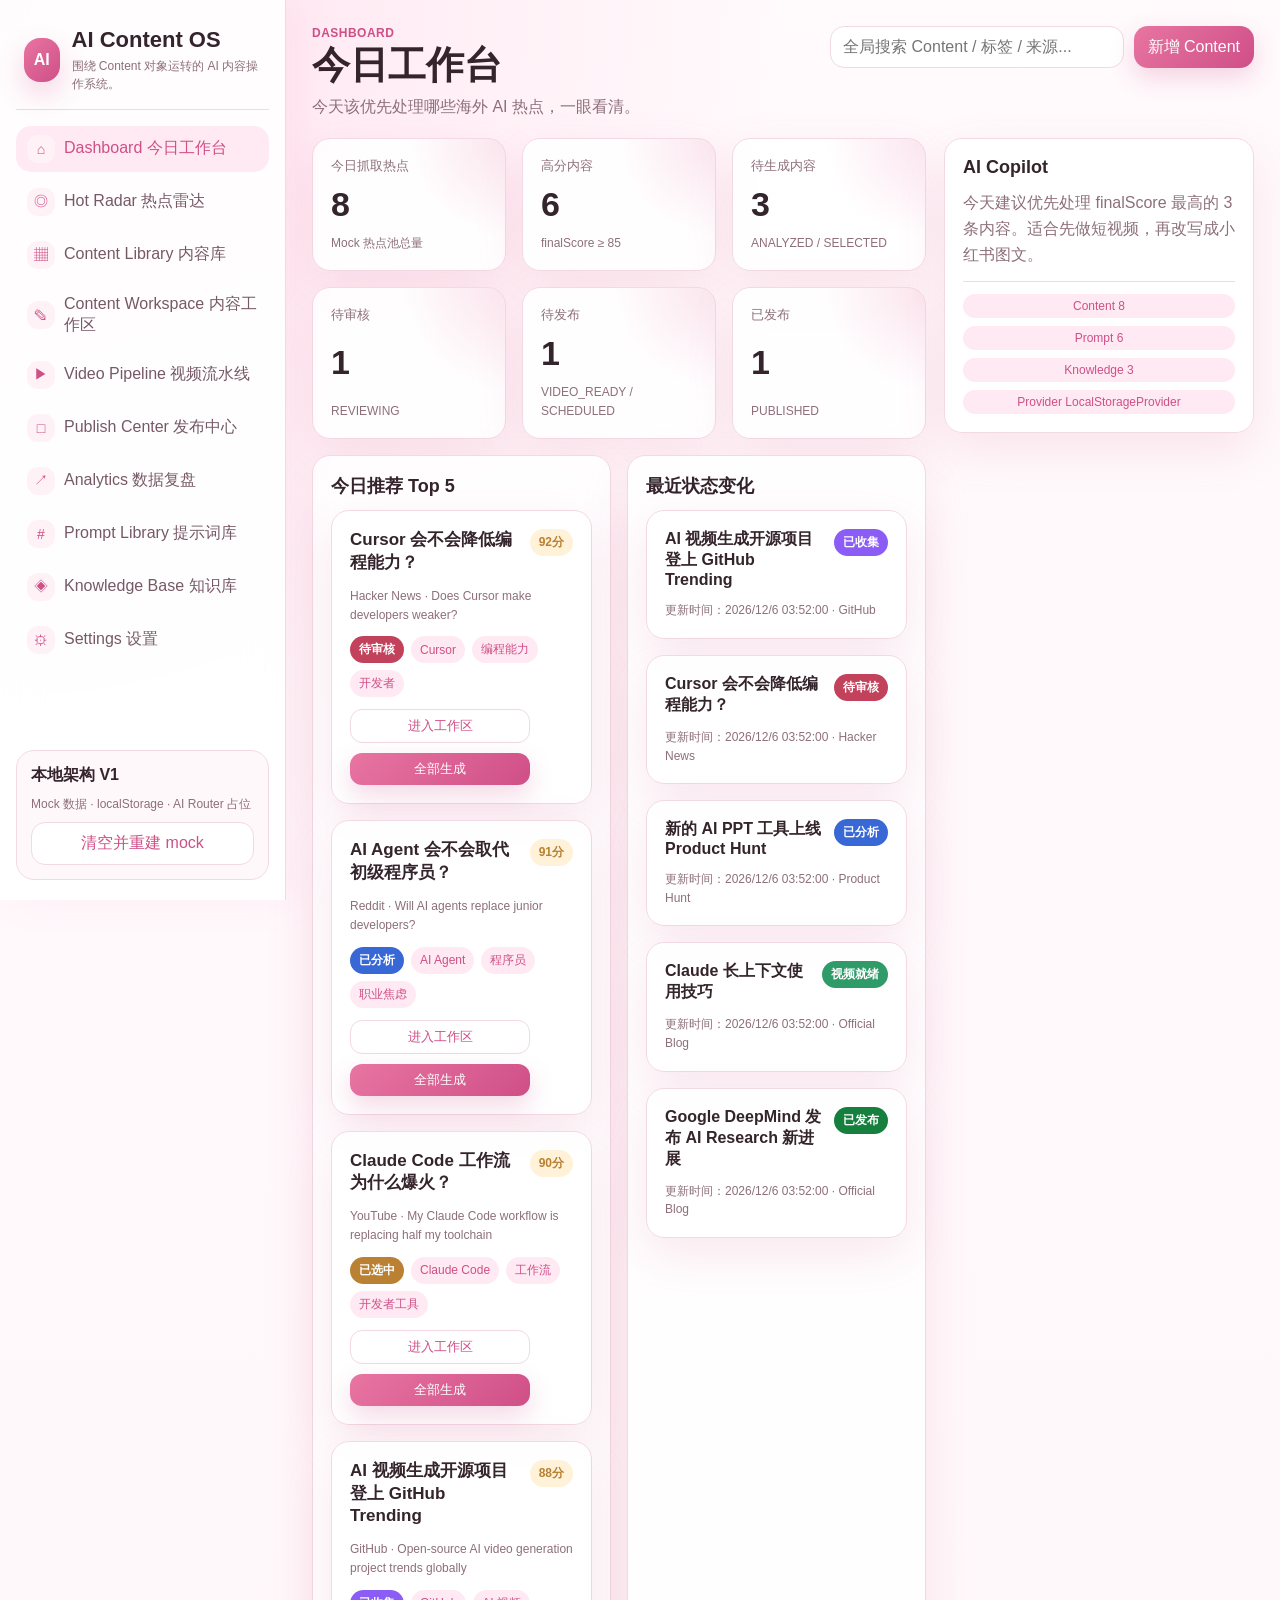
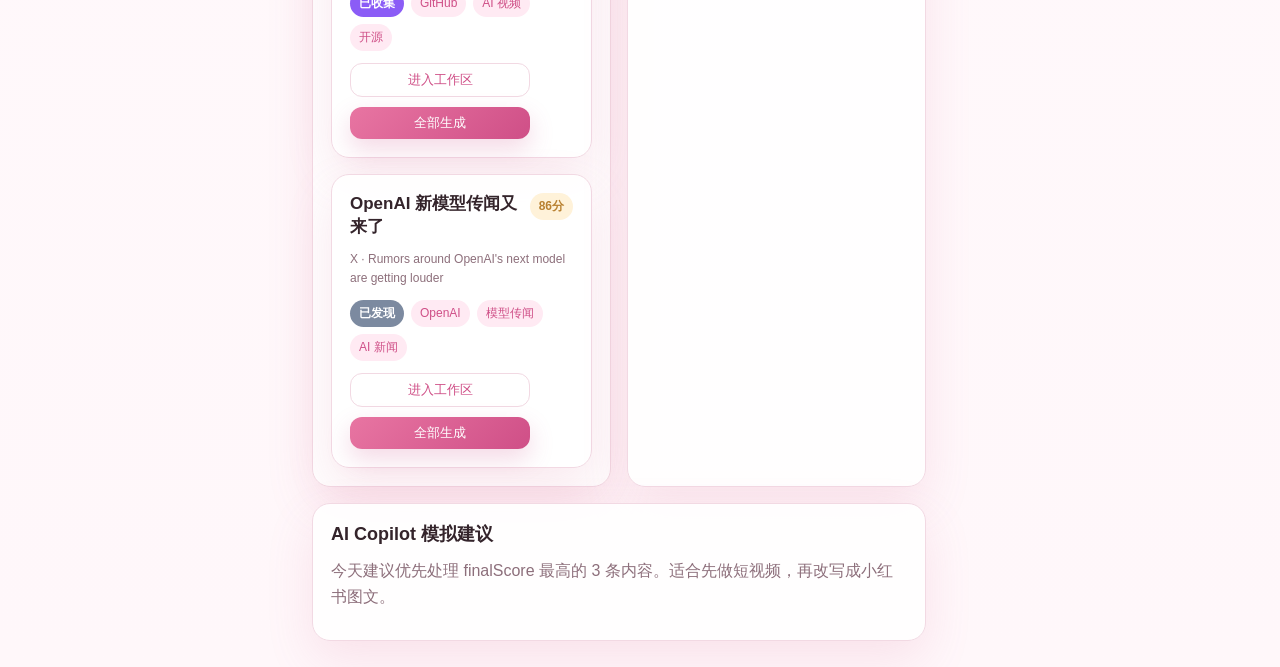
==== commit e2f5bc27: "Refactor Bloger into AI Content OS architecture" ====
--- a/index.html
+++ b/index.html
@@ -3,1124 +3,61 @@
 <head>
   <meta charset="utf-8" />
   <meta name="viewport" content="width=device-width, initial-scale=1" />
-  <title>AI内容工作台</title>
-  <style>
-    :root {
-      --bg: #fff7fa;
-      --panel: #ffffff;
-      --ink: #34242b;
-      --muted: #8d6f7b;
-      --line: #f2d9e3;
-      --brand: #e875a2;
-      --brand-strong: #cf4f87;
-      --soft: #fff0f6;
-      --soft-2: #fff8fb;
-      --gold: #b98131;
-      --green: #2f9b68;
-      --shadow: 0 18px 48px rgba(214, 101, 145, .15);
-      --radius: 18px;
-    }
-
-    * { box-sizing: border-box; }
-
-    body {
-      margin: 0;
-      min-height: 100vh;
-      font-family: -apple-system, BlinkMacSystemFont, "Segoe UI", "PingFang SC", "Microsoft YaHei", sans-serif;
-      color: var(--ink);
-      background:
-        radial-gradient(circle at top left, #ffe1ee 0, transparent 30%),
-        linear-gradient(180deg, #fffafc 0%, var(--bg) 100%);
-    }
-
-    button, input, textarea, select { font: inherit; }
-    button { border: 0; cursor: pointer; }
-    input, textarea, select {
-      width: 100%;
-      border: 1px solid var(--line);
-      border-radius: 14px;
-      padding: 11px 12px;
-      background: #fff;
-      color: var(--ink);
-      outline: none;
-    }
-    textarea { min-height: 116px; resize: vertical; line-height: 1.6; }
-    label { display: block; margin: 0 0 7px; color: #735461; font-size: 13px; font-weight: 650; }
-
-    .login-screen {
-      position: fixed;
-      inset: 0;
-      z-index: 30;
-      display: none;
-      place-items: center;
-      padding: 20px;
-      background: linear-gradient(135deg, #fff7fa, #ffe8f1);
-    }
-    .login-screen.active { display: grid; }
-    .login-card {
-      width: min(430px, 100%);
-      padding: 28px;
-      border: 1px solid rgba(232, 117, 162, .22);
-      border-radius: 28px;
-      background: rgba(255,255,255,.9);
-      box-shadow: var(--shadow);
-      backdrop-filter: blur(18px);
-    }
-    .login-card h1 { margin: 0; font-size: 28px; }
-    .login-card p { margin: 8px 0 22px; color: var(--muted); line-height: 1.6; }
-    .login-form { display: grid; gap: 14px; }
-    .remember-row { display: flex; gap: 8px; align-items: center; font-weight: 500; }
-    .remember-row input { width: auto; }
-
-    .app {
-      display: grid;
-      grid-template-columns: 280px minmax(0, 1fr);
-      min-height: 100vh;
-    }
-    .sidebar {
-      position: sticky;
-      top: 0;
-      height: 100vh;
-      padding: 20px 16px;
-      background: rgba(255, 255, 255, .88);
-      border-right: 1px solid var(--line);
-      box-shadow: 12px 0 36px rgba(232, 117, 162, .08);
-      display: flex;
-      flex-direction: column;
-      gap: 18px;
-      backdrop-filter: blur(18px);
-      z-index: 20;
-      overflow-y: auto;
-    }
-    .brand { padding: 8px 8px 16px; border-bottom: 1px solid var(--line); }
-    .brand h1 { margin: 0; font-size: 24px; line-height: 1.2; }
-    .brand p { margin: 8px 0 0; color: var(--muted); font-size: 13px; line-height: 1.55; }
-    .nav { display: grid; gap: 7px; }
-    .nav button {
-      width: 100%;
-      min-height: 44px;
-      display: grid;
-      grid-template-columns: 30px 1fr;
-      align-items: center;
-      gap: 9px;
-      padding: 9px 12px;
-      border-radius: 16px;
-      background: transparent;
-      color: #7a5d68;
-      text-align: left;
-    }
-    .nav button:hover, .nav button.active { background: #ffeaf3; color: var(--brand-strong); }
-    .icon {
-      width: 30px; height: 30px; display: grid; place-items: center;
-      border-radius: 12px; background: #fff2f7; color: var(--brand-strong); font-size: 15px;
-    }
-    .user-panel {
-      margin-top: auto;
-      padding: 14px;
-      border: 1px solid var(--line);
-      border-radius: var(--radius);
-      background: #fff8fb;
-      display: grid;
-      gap: 10px;
-    }
-    .user-name { font-weight: 750; overflow-wrap: anywhere; }
-    .user-role { color: var(--muted); font-size: 12px; }
-
-    .mobile-top {
-      display: none;
-      align-items: center;
-      justify-content: space-between;
-      gap: 12px;
-      padding: 12px 14px;
-      border-bottom: 1px solid var(--line);
-      background: rgba(255,255,255,.9);
-      position: sticky;
-      top: 0;
-      z-index: 19;
-      backdrop-filter: blur(16px);
-    }
-    .menu-btn {
-      width: 42px; height: 42px; border-radius: 14px;
-      background: var(--soft); color: var(--brand-strong);
-      border: 1px solid var(--line); font-size: 20px;
-    }
-    .overlay { display: none; position: fixed; inset: 0; background: rgba(52,36,43,.25); z-index: 18; }
-
-    main { min-width: 0; padding: 26px; }
-    .topbar {
-      display: flex;
-      align-items: flex-start;
-      justify-content: space-between;
-      gap: 16px;
-      margin-bottom: 20px;
-    }
-    .title h2 { margin: 0; font-size: clamp(26px, 4vw, 34px); line-height: 1.15; }
-    .title p { margin: 8px 0 0; color: var(--muted); line-height: 1.55; max-width: 760px; }
-    .actions { display: flex; flex-wrap: wrap; align-items: center; justify-content: flex-end; gap: 10px; }
-    .sync-note { width: 100%; color: var(--muted); font-size: 12px; text-align: right; }
-
-    .btn {
-      border-radius: 14px;
-      padding: 10px 14px;
-      background: linear-gradient(135deg, var(--brand), var(--brand-strong));
-      color: #fff;
-      box-shadow: 0 10px 24px rgba(207, 79, 135, .22);
-      white-space: nowrap;
-    }
-    .btn.secondary { background: #fff; color: var(--brand-strong); border: 1px solid var(--line); box-shadow: none; }
-    .btn.small, .mini { padding: 7px 10px; border-radius: 12px; font-size: 13px; }
-    .mini { background: var(--soft); color: var(--brand-strong); border: 1px solid var(--line); }
-    .hidden-file { display: none; }
-
-    .section { display: none; }
-    .section.active { display: block; }
-    .grid { display: grid; gap: 16px; }
-    .two { grid-template-columns: repeat(2, minmax(0, 1fr)); }
-    .three { grid-template-columns: repeat(3, minmax(0, 1fr)); }
-    .four { grid-template-columns: repeat(4, minmax(0, 1fr)); }
-    .card {
-      min-width: 0;
-      padding: 18px;
-      border: 1px solid var(--line);
-      border-radius: var(--radius);
-      background: rgba(255,255,255,.88);
-      box-shadow: var(--shadow);
-    }
-    .card h3 { margin: 0 0 12px; font-size: 18px; }
-    .card p { color: var(--muted); line-height: 1.65; margin: 0 0 12px; }
-    .stat {
-      min-height: 126px;
-      display: grid;
-      align-content: space-between;
-      gap: 12px;
-      background:
-        radial-gradient(circle at top right, rgba(232,117,162,.18), transparent 42%),
-        rgba(255,255,255,.88);
-    }
-    .stat b { display: block; font-size: 34px; }
-    .stat span { color: var(--muted); }
-    .stat small { color: #735461; line-height: 1.5; }
-
-    .form-row, .source-grid {
-      display: grid;
-      grid-template-columns: repeat(3, minmax(0, 1fr));
-      gap: 12px;
-      align-items: end;
-    }
-    .field-wide { grid-column: span 2; }
-    .full { grid-column: 1 / -1; }
-    .editor-actions { display: flex; flex-wrap: wrap; gap: 10px; align-items: end; margin-top: 12px; }
-    .editor-actions > div { flex: 1 1 180px; }
-
-    .list { display: grid; gap: 10px; margin-top: 14px; }
-    .item {
-      min-width: 0;
-      display: grid;
-      grid-template-columns: minmax(0, 1fr) auto auto;
-      gap: 10px;
-      align-items: center;
-      padding: 12px;
-      border: 1px solid var(--line);
-      border-radius: 16px;
-      background: var(--soft-2);
-    }
-    .item strong, .item .meta { overflow-wrap: anywhere; }
-    .meta { margin-top: 5px; color: var(--muted); font-size: 12px; line-height: 1.55; }
-    .badge {
-      display: inline-flex;
-      align-items: center;
-      justify-content: center;
-      padding: 6px 10px;
-      border-radius: 999px;
-      background: #ffeaf3;
-      color: var(--brand-strong);
-      font-size: 12px;
-      white-space: nowrap;
-    }
-    .badge.gold { background: #fff2d9; color: var(--gold); }
-    .badge.green { background: #e9fff5; color: var(--green); }
-    .empty { padding: 14px; border: 1px dashed var(--line); border-radius: 16px; color: var(--muted); background: #fff; }
-
-    .tabs { display: flex; gap: 8px; flex-wrap: wrap; margin-bottom: 16px; }
-    .tab { padding: 9px 12px; border-radius: 999px; background: #fff; color: var(--muted); border: 1px solid var(--line); }
-    .tab.active { background: #ffeaf3; color: var(--brand-strong); }
-    .score-live {
-      display: grid;
-      place-items: center;
-      min-height: 132px;
-      border-radius: 18px;
-      background: linear-gradient(135deg, #ffeaf3, #fff8fb);
-      border: 1px solid var(--line);
-      text-align: center;
-    }
-    .score-live b { font-size: 44px; color: var(--brand-strong); }
-    .api-note { margin-top: 12px; padding: 12px; border-radius: 16px; background: #fffaf0; color: var(--gold); line-height: 1.55; }
-
-    @media (max-width: 1100px) {
-      .three, .four { grid-template-columns: repeat(2, minmax(0, 1fr)); }
-      .form-row, .source-grid { grid-template-columns: repeat(2, minmax(0, 1fr)); }
-      .field-wide { grid-column: span 2; }
-    }
-
-    @media (max-width: 780px) {
-      .mobile-top { display: flex; }
-      .app { display: block; }
-      .sidebar {
-        position: fixed;
-        left: 0;
-        top: 0;
-        width: min(86vw, 320px);
-        transform: translateX(-105%);
-        transition: transform .2s ease;
-      }
-      body.nav-open .sidebar { transform: translateX(0); }
-      body.nav-open .overlay { display: block; }
-      main { padding: 18px 14px 30px; }
-      .topbar { display: grid; }
-      .actions { justify-content: start; }
-      .sync-note { text-align: left; }
-      .two, .three, .four, .form-row, .source-grid { grid-template-columns: 1fr; }
-      .field-wide { grid-column: auto; }
-      .item { grid-template-columns: 1fr; }
-      .btn { width: 100%; }
-      .actions .btn, .editor-actions .btn { width: auto; }
-    }
-  </style>
+  <title>AI Content OS</title>
+  <link rel="stylesheet" href="./app.css" />
 </head>
 <body>
-  <div class="login-screen" id="loginScreen">
-    <form class="login-card" id="loginForm">
-      <h1>AI内容工作台</h1>
-      <p>海外AI热点追踪、中文内容生成、短视频脚本、发布复盘，一站式完成。</p>
-      <div class="login-form">
-        <div><label for="loginName">用户名</label><input id="loginName" required placeholder="例如：小天" /></div>
-        <div><label for="loginAccount">账号邮箱</label><input id="loginAccount" type="email" placeholder="可选：后续云同步预留" /></div>
-        <div><label for="loginPassword">密码</label><input id="loginPassword" type="password" placeholder="可选：后续云同步预留" /></div>
-        <label class="remember-row"><input id="rememberLogin" type="checkbox" />记住用户名和账号信息（仅此设备）</label>
-        <button class="btn" type="submit">进入工作台</button>
-        <button class="btn secondary" id="offlineLoginBtn" type="button">离线进入</button>
-      </div>
-    </form>
-  </div>
-
   <div class="mobile-top">
-    <button class="menu-btn" id="menuBtn" aria-label="打开菜单">☰</button>
-    <strong>AI内容工作台</strong>
-    <button class="btn secondary" id="mobileSyncBtn">保存</button>
+    <button class="menu-btn" id="menuBtn" aria-label="打开导航">☰</button>
+    <strong>AI Content OS</strong>
+    <button class="btn ghost" id="mobileResetBtn">重置 mock</button>
   </div>
   <div class="overlay" id="overlay"></div>
 
-  <div class="app">
+  <div class="shell">
     <aside class="sidebar">
       <div class="brand">
-        <h1>AI内容工作台</h1>
-        <p>海外AI热点追踪、中文内容生成、短视频脚本、发布复盘，一站式完成。</p>
+        <span class="brand-mark">AI</span>
+        <div>
+          <h1>AI Content OS</h1>
+          <p>围绕 Content 对象运转的 AI 内容操作系统。</p>
+        </div>
       </div>
-      <nav class="nav" aria-label="主菜单">
-        <button class="active" data-section="dashboard"><span class="icon">⌂</span><span>今日总览</span></button>
-        <button data-section="topics"><span class="icon">◎</span><span>热点选题库</span></button>
-        <button data-section="scoring"><span class="icon">★</span><span>AI选题评分</span></button>
-        <button data-section="studio"><span class="icon">✎</span><span>内容生成室</span></button>
-        <button data-section="video"><span class="icon">▶</span><span>视频生成工作流</span></button>
-        <button data-section="sources"><span class="icon">©</span><span>版权与来源</span></button>
-        <button data-section="calendar"><span class="icon">□</span><span>发布日历</span></button>
-        <button data-section="analytics"><span class="icon">↗</span><span>账号数据看板</span></button>
-        <button data-section="plan"><span class="icon">✓</span><span>任务计划</span></button>
-        <button data-section="skills"><span class="icon">◆</span><span>Skills 管理</span></button>
-        <button data-section="admin"><span class="icon">⚙</span><span>后台管理</span></button>
-        <button data-section="entries"><span class="icon">→</span><span>全部入口</span></button>
-        <button data-section="review"><span class="icon">↺</span><span>经验复盘</span></button>
-      </nav>
-      <div class="user-panel">
-        <div>
-          <div class="user-name" id="sidebarUserName">用户</div>
-          <div class="user-role">本地 Demo · localStorage 保存</div>
-        </div>
-        <button class="btn secondary" id="logoutBtn">退出登录</button>
+      <nav class="nav" id="nav"></nav>
+      <div class="side-card">
+        <strong>本地架构 V1</strong>
+        <span>Mock 数据 · localStorage · AI Router 占位</span>
+        <button class="btn ghost" id="resetMockBtn">清空并重建 mock</button>
       </div>
     </aside>
 
-    <main>
-      <div class="topbar">
-        <div class="title">
-          <h2 id="page-title">AI内容工作台</h2>
-          <p id="page-subtitle">海外AI热点追踪、中文内容生成、短视频脚本、发布复盘，一站式完成。</p>
+    <main class="main">
+      <header class="topbar">
+        <div>
+          <p class="eyebrow" id="pageEyebrow">Dashboard</p>
+          <h2 id="pageTitle">今日工作台</h2>
+          <p id="pageSubtitle">今天该优先处理哪些海外 AI 热点，一眼看清。</p>
         </div>
-        <div class="actions">
-          <button class="btn" id="syncBtn">保存到本地</button>
-          <button class="btn secondary" id="exportBtn">导出数据</button>
-          <button class="btn secondary" id="importBtn">导入数据</button>
-          <input class="hidden-file" id="importFile" type="file" accept="application/json" />
-          <div class="sync-note" id="syncNote">第一阶段不接真实 API，所有数据保存在当前浏览器。</div>
+        <div class="top-actions">
+          <input id="globalSearch" placeholder="全局搜索 Content / 标签 / 来源..." />
+          <button class="btn" id="newContentTopBtn">新增 Content</button>
         </div>
+      </header>
+
+      <div class="layout">
+        <section class="content-area" id="app"></section>
+        <aside class="copilot">
+          <div class="card sticky">
+            <h3>AI Copilot</h3>
+            <p id="copilotText">今天建议优先处理 finalScore 最高的 3 条内容。适合先做短视频，再改写成小红书图文。</p>
+            <div class="divider"></div>
+            <div class="mini-stack" id="systemHealth"></div>
+          </div>
+        </aside>
       </div>
-
-      <section class="section active" id="dashboard">
-        <div class="grid four">
-          <div class="card stat"><span>今日海外热点</span><b id="statHotspots">0</b><small>来自 Reddit / X / YouTube / GitHub / HN 等来源。</small></div>
-          <div class="card stat"><span>待生成内容</span><b id="statToGenerate">0</b><small>已选中但还没有生成正文、脚本或标题。</small></div>
-          <div class="card stat"><span>待发布内容</span><b id="statToPublish">0</b><small>发布日历中状态为“待发布”的内容。</small></div>
-          <div class="card stat"><span>昨日数据复盘</span><b id="statYesterday">0</b><small>账号数据看板中已记录的复盘条目。</small></div>
-        </div>
-        <div class="grid two" style="margin-top:16px">
-          <div class="card">
-            <h3>今天先抓什么？</h3>
-            <textarea data-store="todayFocus" placeholder="例如：刷 Reddit / X / YouTube 的 AI 爆款，筛 3 个中文化角度，生成 1 条短视频脚本。"></textarea>
-            <div class="editor-actions"><div><label for="todayFocusDate">日期</label><input id="todayFocusDate" type="date" /></div><button class="btn" data-save-history="todayFocus">保存今日记录</button></div>
-            <div class="list" id="todayFocusHistory"></div>
-          </div>
-          <div class="card">
-            <h3>V1 工作流</h3>
-            <div class="list">
-              <div class="item"><strong>1. 收集海外热点</strong><span class="badge">热点选题库</span></div>
-              <div class="item"><strong>2. AI 选题评分</strong><span class="badge gold">推荐分</span></div>
-              <div class="item"><strong>3. 生成中文内容</strong><span class="badge">图文 / 视频 / 长文</span></div>
-              <div class="item"><strong>4. 记录版权来源</strong><span class="badge green">原创检查</span></div>
-              <div class="item"><strong>5. 发布并复盘</strong><span class="badge">日历 + 数据</span></div>
-            </div>
-            <div class="api-note">已预留 API 数据结构：后续可把 Reddit、X、YouTube、GitHub、Hacker News 的抓取结果写入同一套本地字段。</div>
-          </div>
-        </div>
-      </section>
-
-      <section class="section" id="topics">
-        <div class="card">
-          <h3>热点选题库</h3>
-          <div class="source-grid">
-            <div><label for="topicPlatform">来源平台</label><select id="topicPlatform"><option>Reddit</option><option>X</option><option>YouTube</option><option>GitHub</option><option>HN</option><option>官方博客</option><option>其他</option></select></div>
-            <div class="field-wide"><label for="topicTitle">原始标题</label><input id="topicTitle" placeholder="例如：Open source AI agent project goes viral" /></div>
-            <div class="field-wide"><label for="topicLink">原始链接</label><input id="topicLink" placeholder="https://..." /></div>
-            <div><label for="topicHeat">热度评分 1-100</label><input id="topicHeat" type="number" min="1" max="100" value="75" /></div>
-            <div class="field-wide"><label for="topicAngle">中文爆款角度</label><input id="topicAngle" placeholder="给中文用户的解释、争议点、案例或观点" /></div>
-            <div><label for="topicFitPlatform">适合平台</label><select id="topicFitPlatform"><option>小红书</option><option>抖音</option><option>B站</option><option>公众号</option></select></div>
-            <div><label for="topicContentType">内容类型</label><select id="topicContentType"><option>文章</option><option>短视频</option><option>图文</option><option>口播</option></select></div>
-            <div><label for="topicStatus">状态</label><select id="topicStatus"><option>待分析</option><option>已选中</option><option>已生成</option><option>已发布</option><option>已复盘</option></select></div>
-          </div>
-          <div style="margin-top:12px"><button class="btn" id="addTopic">收进热点库</button></div>
-          <div class="list" id="topicList"></div>
-        </div>
-      </section>
-
-      <section class="section" id="scoring">
-        <div class="grid two">
-          <div class="card">
-            <h3>AI选题评分</h3>
-            <div class="source-grid">
-              <div><label for="scoreTopic">选题标题</label><input id="scoreTopic" placeholder="填入要评估的热点" /></div>
-              <div><label for="scoreOversea">海外热度</label><input class="score-input" id="scoreOversea" type="number" min="1" max="100" value="80" /></div>
-              <div><label for="scoreChina">中文平台适配度</label><input class="score-input" id="scoreChina" type="number" min="1" max="100" value="75" /></div>
-              <div><label for="scoreDebate">争议性</label><input class="score-input" id="scoreDebate" type="number" min="1" max="100" value="65" /></div>
-              <div><label for="scoreFresh">新鲜度</label><input class="score-input" id="scoreFresh" type="number" min="1" max="100" value="80" /></div>
-              <div><label for="scoreBusiness">商业价值</label><input class="score-input" id="scoreBusiness" type="number" min="1" max="100" value="60" /></div>
-              <div><label for="scoreDifficulty">制作难度</label><input class="score-input" id="scoreDifficulty" type="number" min="1" max="100" value="40" /></div>
-            </div>
-            <div style="margin-top:12px"><button class="btn" id="addScore">保存评分</button></div>
-          </div>
-          <div class="card">
-            <h3>推荐分数</h3>
-            <div class="score-live"><div><b id="scoreResult">74</b><div class="meta">分数越高，越值得今天优先做。</div></div></div>
-            <div class="api-note">算法 Demo：海外热度、中文适配、新鲜度权重更高；制作难度会反向扣分。</div>
-          </div>
-        </div>
-        <div class="card" style="margin-top:16px"><h3>评分记录</h3><div class="list" id="scoreList"></div></div>
-      </section>
-
-      <section class="section" id="studio">
-        <div class="card">
-          <h3>内容生成室</h3>
-          <div class="source-grid">
-            <div><label for="contentFormat">生成类型</label><select id="contentFormat"><option>小红书图文</option><option>抖音短视频脚本</option><option>B站视频脚本</option><option>公众号长文</option><option>标题10个版本</option><option>封面文案5个版本</option><option>评论区引导语</option></select></div>
-            <div class="field-wide"><label for="contentTitle">内容标题</label><input id="contentTitle" placeholder="这条内容的中文标题" /></div>
-            <div class="full"><label for="contentDraft">生成结果 / 草稿</label><textarea id="contentDraft" placeholder="先做前端 Demo：你可以把 AI 生成结果粘贴在这里，后续再接真实生成 API。"></textarea></div>
-          </div>
-          <div style="margin-top:12px"><button class="btn" id="addContent">保存内容</button></div>
-          <div class="list" id="contentList"></div>
-        </div>
-      </section>
-
-      <section class="section" id="video">
-        <div class="card">
-          <h3>视频生成工作流</h3>
-          <div class="source-grid">
-            <div class="field-wide"><label for="videoTitle">视频标题</label><input id="videoTitle" /></div>
-            <div><label for="videoPlatform">发布平台</label><select id="videoPlatform"><option>抖音</option><option>B站</option><option>小红书</option><option>YouTube Shorts</option></select></div>
-            <div><label for="videoStatus">发布状态</label><select id="videoStatus"><option>待发布</option><option>已发布</option><option>已失败</option><option>待修改</option></select></div>
-            <div class="full"><label for="videoScript">口播脚本</label><textarea id="videoScript"></textarea></div>
-            <div class="full"><label for="videoStoryboard">分镜</label><textarea id="videoStoryboard"></textarea></div>
-            <div class="full"><label for="videoPrompt">画面提示词</label><textarea id="videoPrompt"></textarea></div>
-            <div class="field-wide"><label for="videoVoice">配音文本</label><textarea id="videoVoice"></textarea></div>
-            <div><label for="videoCover">封面标题</label><input id="videoCover" /></div>
-            <div class="full"><label for="videoSubtitle">字幕文本</label><textarea id="videoSubtitle"></textarea></div>
-          </div>
-          <div style="margin-top:12px"><button class="btn" id="addVideo">保存视频工作流</button></div>
-          <div class="list" id="videoList"></div>
-        </div>
-      </section>
-
-      <section class="section" id="sources">
-        <div class="card">
-          <h3>素材版权与来源记录</h3>
-          <div class="source-grid">
-            <div class="field-wide"><label for="sourceTitle">内容标题</label><input id="sourceTitle" /></div>
-            <div class="field-wide"><label for="sourceLink">原始链接</label><input id="sourceLink" placeholder="https://..." /></div>
-            <div><label for="sourceQuote">是否引用原文</label><select id="sourceQuote"><option>否</option><option>是</option></select></div>
-            <div><label for="sourceMedia">是否使用原图/原视频</label><select id="sourceMedia"><option>否</option><option>是</option></select></div>
-            <div><label for="sourceRewrite">是否已重写</label><select id="sourceRewrite"><option>是</option><option>否</option></select></div>
-            <div><label for="sourceOpinion">是否加入个人观点</label><select id="sourceOpinion"><option>是</option><option>否</option></select></div>
-            <div><label for="sourceOriginal">是否符合原创发布</label><select id="sourceOriginal"><option>是</option><option>待检查</option><option>否</option></select></div>
-          </div>
-          <div style="margin-top:12px"><button class="btn" id="addSource">保存来源记录</button></div>
-          <div class="list" id="sourceList"></div>
-        </div>
-      </section>
-
-      <section class="section" id="calendar">
-        <div class="card">
-          <h3>发布日历</h3>
-          <div class="source-grid">
-            <div><label for="calendarDate">日期</label><input id="calendarDate" type="date" /></div>
-            <div><label for="calendarTime">时间</label><input id="calendarTime" type="time" /></div>
-            <div><label for="calendarPlatform">平台</label><select id="calendarPlatform"><option>小红书</option><option>抖音</option><option>B站</option><option>公众号</option></select></div>
-            <div class="field-wide"><label for="calendarTitle">标题</label><input id="calendarTitle" /></div>
-            <div><label for="calendarType">内容类型</label><select id="calendarType"><option>文章</option><option>短视频</option><option>图文</option><option>口播</option></select></div>
-            <div><label for="calendarStatus">状态</label><select id="calendarStatus"><option>待发布</option><option>已发布</option><option>已失败</option><option>待修改</option></select></div>
-          </div>
-          <div style="margin-top:12px"><button class="btn" id="addCalendar">加入日历</button></div>
-          <div class="list" id="calendarList"></div>
-        </div>
-      </section>
-
-      <section class="section" id="analytics">
-        <div class="card">
-          <h3>账号数据看板</h3>
-          <div class="source-grid">
-            <div><label for="metricPlatform">平台</label><select id="metricPlatform"><option>小红书</option><option>抖音</option><option>B站</option><option>公众号</option></select></div>
-            <div><label for="metricTime">发布时间</label><input id="metricTime" type="datetime-local" /></div>
-            <div><label for="metricViews">播放量</label><input id="metricViews" type="number" min="0" value="0" /></div>
-            <div><label for="metricLikes">点赞</label><input id="metricLikes" type="number" min="0" value="0" /></div>
-            <div><label for="metricSaves">收藏</label><input id="metricSaves" type="number" min="0" value="0" /></div>
-            <div><label for="metricComments">评论</label><input id="metricComments" type="number" min="0" value="0" /></div>
-            <div><label for="metricShares">转发</label><input id="metricShares" type="number" min="0" value="0" /></div>
-            <div><label for="metricCompletion">完播率</label><input id="metricCompletion" placeholder="例如：38%" /></div>
-            <div class="full"><label for="metricReason">爆款原因复盘</label><textarea id="metricReason"></textarea></div>
-          </div>
-          <div style="margin-top:12px"><button class="btn" id="addMetric">保存数据</button></div>
-          <div class="list" id="metricList"></div>
-        </div>
-      </section>
-
-      <section class="section" id="plan">
-        <div class="tabs" data-tabs="planTabs">
-          <button class="tab active" data-tab="plans">我的计划</button>
-          <button class="tab" data-tab="tasks">任务管理</button>
-        </div>
-        <div data-tab-panel="plans">
-          <div class="grid three">
-            <div class="card"><h3>日计划</h3><textarea data-store="planDay" placeholder="今天必须完成的 1-3 件事"></textarea><div class="editor-actions"><div><label>计划日期</label><input id="planDayDate" type="date" /></div><button class="btn" data-save-history="planDay">保存</button></div></div>
-            <div class="card"><h3>周计划</h3><textarea data-store="planWeek" placeholder="本周选题、拍摄、发布、复盘安排"></textarea><div class="editor-actions"><div><label>开始日期</label><input id="planWeekStart" type="date" /></div><div><label>结束日期</label><input id="planWeekEnd" type="date" /></div><button class="btn" data-save-history="planWeek">保存</button></div></div>
-            <div class="card"><h3>月计划</h3><textarea data-store="planMonth" placeholder="本月内容主题、增长目标、学习目标"></textarea><div class="editor-actions"><div><label>计划月份</label><input id="planMonthDate" type="month" /></div><button class="btn" data-save-history="planMonth">保存</button></div></div>
-          </div>
-          <div class="card" style="margin-top:16px"><h3>计划历史记录</h3><div class="list" id="planHistory"></div></div>
-        </div>
-        <div data-tab-panel="tasks" hidden>
-          <div class="card">
-            <h3>新增任务</h3>
-            <div class="form-row">
-              <div class="field-wide"><label for="taskText">任务内容</label><input id="taskText" placeholder="例如：整理 Claude Code 爆款视频的中文脚本" /></div>
-              <div><label for="taskStatus">状态</label><select id="taskStatus"><option>待办</option><option>进行中</option><option>已完成</option></select></div>
-              <button class="btn" id="addTask">添加</button>
-            </div>
-            <div class="list" id="taskList"></div>
-          </div>
-        </div>
-      </section>
-
-      <section class="section" id="skills">
-        <div class="card">
-          <h3>Skills 管理</h3>
-          <div class="form-row">
-            <div><label for="skillName">Skill 名称</label><input id="skillName" placeholder="例如：爆款选题分析 Skill" /></div>
-            <div><label for="skillType">来源</label><select id="skillType"><option>自制</option><option>他人</option><option>待研究</option></select></div>
-            <button class="btn" id="addSkill">记录</button>
-          </div>
-          <textarea id="skillNote" placeholder="用途、触发场景、链接、版本、需要改进的地方"></textarea>
-          <div class="list" id="skillList"></div>
-        </div>
-      </section>
-
-      <section class="section" id="admin">
-        <div class="grid two">
-          <div class="card"><h3>后台管理</h3><textarea data-store="adminNotes" placeholder="账号定位、栏目结构、SOP、团队分工、素材路径、常用工具等。"></textarea><div class="editor-actions"><div><label>记录日期</label><input id="adminNotesDate" type="date" /></div><button class="btn" data-save-history="adminNotes">保存记录</button></div></div>
-          <div class="card"><h3>平台档案</h3><textarea data-store="platformProfile" placeholder="抖音：标题风格、封面规则、发布时间；小红书：笔记结构、标签、评论区策略。"></textarea><div class="editor-actions"><div><label>记录日期</label><input id="platformProfileDate" type="date" /></div><button class="btn" data-save-history="platformProfile">保存记录</button></div></div>
-        </div>
-        <div class="card" style="margin-top:16px"><h3>后台管理历史</h3><div class="list" id="adminHistory"></div></div>
-      </section>
-
-      <section class="section" id="entries">
-        <div class="card">
-          <h3>全部入口</h3>
-          <div class="form-row">
-            <div><label for="entryName">入口名称</label><input id="entryName" placeholder="例如：YouTube 选题池" /></div>
-            <div><label for="entryUrl">链接或位置</label><input id="entryUrl" placeholder="https:// 或本地路径" /></div>
-            <button class="btn" id="addEntry">添加</button>
-          </div>
-          <div class="list" id="entryList"></div>
-        </div>
-      </section>
-
-      <section class="section" id="review">
-        <div class="grid two">
-          <div class="card"><h3>经验复盘</h3><textarea data-store="reviewNotes" placeholder="哪些选题爆了？为什么？哪些翻译/改写方式更适合中文平台？"></textarea></div>
-          <div class="card"><h3>下次优化</h3><textarea data-store="nextActions" placeholder="保留什么、停止什么、尝试什么？"></textarea></div>
-        </div>
-      </section>
     </main>
   </div>
 
-  <script>
-    const STORAGE_KEY = "ai_content_studio_v1";
-    const OLD_KEYS = ["ai_creator_workbench_v2", "ai_creator_workbench_v1"];
-    const REMEMBER_LOGIN_KEY = "ai_content_studio_login";
-    const API_CONFIG = {
-      reddit: { enabled: false, endpoint: "/api/reddit-hotspots" },
-      x: { enabled: false, endpoint: "/api/x-hotspots" },
-      youtube: { enabled: false, endpoint: "/api/youtube-hotspots" },
-      github: { enabled: false, endpoint: "/api/github-trends" },
-      hackerNews: { enabled: false, endpoint: "/api/hn-hotspots" },
-      generator: { enabled: false, endpoint: "/api/generate-content" }
-    };
-
-    const initialState = {
-      user: null,
-      lists: {
-        tasks: [], skills: [], entries: [], topics: [], scores: [],
-        contents: [], videos: [], sources: [], calendar: [], metrics: [], history: []
-      },
-      fields: {}
-    };
-    const defaultEntries = [
-      { name: "Reddit AI 热点", url: "预留：/api/reddit-hotspots" },
-      { name: "X AI 热点", url: "预留：/api/x-hotspots" },
-      { name: "YouTube AI 热点", url: "预留：/api/youtube-hotspots" },
-      { name: "GitHub Trending", url: "预留：/api/github-trends" },
-      { name: "Hacker News AI", url: "预留：/api/hn-hotspots" }
-    ];
-
-    let state = loadState();
-    seedDefaultEntries();
-
-    const pageMeta = {
-      dashboard: ["AI内容工作台", "海外AI热点追踪、中文内容生成、短视频脚本、发布复盘，一站式完成。"],
-      topics: ["热点选题库", "收集 Reddit、X、YouTube、GitHub、HN、官方博客上的海外 AI 热点，并记录中文爆款角度。"],
-      scoring: ["AI选题评分", "从热度、适配度、争议性、新鲜度、商业价值和制作难度计算推荐分。"],
-      studio: ["内容生成室", "沉淀小红书图文、抖音脚本、B站脚本、公众号长文、标题、封面和评论区引导语。"],
-      video: ["视频生成工作流", "把标题、口播、分镜、画面提示词、配音、字幕、封面和发布状态统一管理。"],
-      sources: ["素材版权与来源记录", "每条内容都记录原始链接、引用情况、重写情况、个人观点和原创发布检查。"],
-      calendar: ["发布日历", "安排日期、时间、平台、标题、内容类型和发布状态。"],
-      analytics: ["账号数据看板", "记录播放、互动、完播率和爆款原因复盘。"],
-      plan: ["任务计划", "拆解日、周、月目标，并跟踪每条任务状态。"],
-      skills: ["Skills 管理", "记录自制和外部 Skills，沉淀你的个人 AI 工作流。"],
-      admin: ["后台管理", "管理账号定位、平台档案、SOP 和常用后台信息。"],
-      entries: ["全部入口", "把未来新增页面、工具、资料入口集中归档。"],
-      review: ["经验复盘", "把发布后的数据、经验和下一步动作沉淀下来。"]
-    };
-
-    function loadState() {
-      try {
-        const raw = localStorage.getItem(STORAGE_KEY) || OLD_KEYS.map(key => localStorage.getItem(key)).find(Boolean);
-        return normalizeState(raw ? JSON.parse(raw) : structuredClone(initialState));
-      } catch {
-        return structuredClone(initialState);
-      }
-    }
-
-    function normalizeState(next) {
-      const lists = next.lists || {};
-      return {
-        user: next.user || null,
-        lists: {
-          tasks: lists.tasks || [],
-          skills: lists.skills || [],
-          entries: lists.entries || [],
-          topics: (lists.topics || []).map(migrateTopic),
-          scores: lists.scores || [],
-          contents: lists.contents || [],
-          videos: lists.videos || [],
-          sources: lists.sources || [],
-          calendar: lists.calendar || [],
-          metrics: lists.metrics || [],
-          history: lists.history || []
-        },
-        fields: next.fields || {}
-      };
-    }
-
-    function migrateTopic(item) {
-      return {
-        id: item.id || crypto.randomUUID(),
-        createdAt: item.createdAt || stamp(),
-        platform: item.platform || "其他",
-        title: item.title || item.originalTitle || "",
-        link: item.link || item.originalLink || "",
-        heat: clampScore(item.heat || item.heatScore || 60),
-        angle: item.angle || "",
-        fitPlatform: item.fitPlatform || "小红书",
-        contentType: item.contentType || "图文",
-        status: item.status || "待分析"
-      };
-    }
-
-    function saveState() {
-      localStorage.setItem(STORAGE_KEY, JSON.stringify(state));
-      renderStats();
-    }
-
-    function seedDefaultEntries() {
-      const existing = new Set(state.lists.entries.map(item => item.name));
-      defaultEntries.forEach(item => {
-        if (!existing.has(item.name)) {
-          state.lists.entries.push({ id: crypto.randomUUID(), createdAt: "系统默认入口", ...item, pinned: true });
-        }
-      });
-      saveState();
-    }
-
-    function stamp() {
-      return new Date().toLocaleString("zh-CN", { hour12: false });
-    }
-
-    function localDate() {
-      const now = new Date();
-      return `${now.getFullYear()}-${String(now.getMonth() + 1).padStart(2, "0")}-${String(now.getDate()).padStart(2, "0")}`;
-    }
-
-    function clampScore(value) {
-      const number = Number(value);
-      if (!Number.isFinite(number)) return 1;
-      return Math.max(1, Math.min(100, Math.round(number)));
-    }
-
-    function escapeHtml(value) {
-      return String(value || "").replace(/[&<>"']/g, char => ({
-        "&": "&amp;", "<": "&lt;", ">": "&gt;", '"': "&quot;", "'": "&#039;"
-      }[char]));
-    }
-
-    function getValue(id) { return document.getElementById(id).value.trim(); }
-    function setValue(id, value = "") { document.getElementById(id).value = value; }
-
-    const apiClient = {
-      config: API_CONFIG,
-      async fetchHotspots() {
-        return Promise.resolve({ ok: true, demo: true, items: state.lists.topics });
-      },
-      async generateContent(payload) {
-        return Promise.resolve({ ok: true, demo: true, payload });
-      }
-    };
-    window.aiContentStudioApi = apiClient;
-
-    function setSyncLoading(isLoading, text) {
-      document.getElementById("syncBtn").classList.toggle("syncing", isLoading);
-      document.getElementById("mobileSyncBtn").classList.toggle("syncing", isLoading);
-      document.getElementById("syncNote").textContent = text || "";
-    }
-
-    function bindLogin() {
-      const loginScreen = document.getElementById("loginScreen");
-      try {
-        const remembered = JSON.parse(localStorage.getItem(REMEMBER_LOGIN_KEY) || "null");
-        if (remembered) {
-          setValue("loginName", remembered.name || "");
-          setValue("loginAccount", remembered.account || "");
-          document.getElementById("rememberLogin").checked = true;
-        }
-      } catch {}
-      if (!state.user) loginScreen.classList.add("active");
-
-      function enterOffline() {
-        const name = getValue("loginName") || "用户";
-        const account = getValue("loginAccount") || "本地离线模式";
-        if (document.getElementById("rememberLogin").checked) {
-          localStorage.setItem(REMEMBER_LOGIN_KEY, JSON.stringify({ name, account }));
-        } else {
-          localStorage.removeItem(REMEMBER_LOGIN_KEY);
-        }
-        state.user = { name, account, offline: true };
-        saveState();
-        renderUser();
-        loginScreen.classList.remove("active");
-        setSyncLoading(false, "已进入本地 Demo，数据会自动保存到当前浏览器。");
-      }
-
-      document.getElementById("loginForm").addEventListener("submit", event => {
-        event.preventDefault();
-        enterOffline();
-      });
-      document.getElementById("offlineLoginBtn").addEventListener("click", enterOffline);
-      document.getElementById("logoutBtn").addEventListener("click", () => {
-        state.user = null;
-        saveState();
-        renderUser();
-        loginScreen.classList.add("active");
-      });
-    }
-
-    function renderUser() {
-      document.getElementById("sidebarUserName").textContent = state.user?.name || "用户";
-    }
-
-    function bindNavigation() {
-      document.querySelectorAll(".nav button").forEach(button => {
-        button.addEventListener("click", () => {
-          const id = button.dataset.section;
-          document.querySelectorAll(".nav button").forEach(item => item.classList.toggle("active", item === button));
-          document.querySelectorAll(".section").forEach(section => section.classList.toggle("active", section.id === id));
-          document.getElementById("page-title").textContent = pageMeta[id][0];
-          document.getElementById("page-subtitle").textContent = pageMeta[id][1];
-          document.body.classList.remove("nav-open");
-        });
-      });
-      document.getElementById("menuBtn").addEventListener("click", () => document.body.classList.add("nav-open"));
-      document.getElementById("overlay").addEventListener("click", () => document.body.classList.remove("nav-open"));
-    }
-
-    function bindTabs() {
-      document.querySelectorAll("[data-tabs] .tab").forEach(tab => {
-        tab.addEventListener("click", () => {
-          const parent = tab.closest("[data-tabs]");
-          parent.querySelectorAll(".tab").forEach(item => item.classList.toggle("active", item === tab));
-          document.querySelectorAll("[data-tab-panel]").forEach(panel => {
-            panel.hidden = panel.dataset.tabPanel !== tab.dataset.tab;
-          });
-        });
-      });
-    }
-
-    function bindStoredFields() {
-      document.querySelectorAll("[data-store]").forEach(field => {
-        field.value = state.fields[field.dataset.store] || "";
-        field.addEventListener("input", () => {
-          state.fields[field.dataset.store] = field.value;
-          saveState();
-        });
-      });
-    }
-
-    const historyConfig = {
-      todayFocus: { title: "今天先抓什么", group: "today", dateIds: ["todayFocusDate"] },
-      planDay: { title: "日计划", group: "plan", dateIds: ["planDayDate"] },
-      planWeek: { title: "周计划", group: "plan", dateIds: ["planWeekStart", "planWeekEnd"] },
-      planMonth: { title: "月计划", group: "plan", dateIds: ["planMonthDate"] },
-      adminNotes: { title: "后台管理", group: "admin", dateIds: ["adminNotesDate"] },
-      platformProfile: { title: "平台档案", group: "admin", dateIds: ["platformProfileDate"] }
-    };
-
-    function initializeDateFields() {
-      document.querySelectorAll('input[type="date"]').forEach(input => { if (!input.value) input.value = localDate(); });
-      const month = document.getElementById("planMonthDate");
-      if (month && !month.value) month.value = localDate().slice(0, 7);
-      const time = document.getElementById("calendarTime");
-      if (time && !time.value) time.value = "09:00";
-    }
-
-    function saveHistory(key) {
-      const config = historyConfig[key];
-      const content = (state.fields[key] || "").trim();
-      if (!content) return alert("请先写下内容再保存。");
-      const dates = config.dateIds.map(id => document.getElementById(id)?.value).filter(Boolean);
-      state.lists.history.unshift({
-        id: crypto.randomUUID(), key, group: config.group,
-        title: config.title, period: dates.join(" 至 "), content, createdAt: stamp()
-      });
-      saveState();
-      renderHistory();
-    }
-
-    function removeHistory(id) {
-      state.lists.history = state.lists.history.filter(item => item.id !== id);
-      saveState();
-      renderHistory();
-    }
-
-    function historyMarkup(group) {
-      const items = state.lists.history.filter(item => item.group === group);
-      return items.length ? items.map(item => `
-        <details class="item">
-          <summary><strong>${escapeHtml(item.title)}</strong><div class="meta">日期：${escapeHtml(item.period)} · 保存于 ${escapeHtml(item.createdAt)}</div></summary>
-          <div class="meta">${escapeHtml(item.content)}</div>
-          <button class="mini" title="删除历史记录" onclick="removeHistory('${item.id}')">删除</button>
-        </details>`).join("") : `<div class="empty">还没有保存记录。</div>`;
-    }
-
-    function renderHistory() {
-      document.getElementById("todayFocusHistory").innerHTML = historyMarkup("today");
-      document.getElementById("planHistory").innerHTML = historyMarkup("plan");
-      document.getElementById("adminHistory").innerHTML = historyMarkup("admin");
-    }
-
-    function bindHistory() {
-      document.querySelectorAll("[data-save-history]").forEach(button => {
-        button.addEventListener("click", () => saveHistory(button.dataset.saveHistory));
-      });
-      initializeDateFields();
-    }
-
-    function addListItem(listName, item) {
-      state.lists[listName].unshift({ id: crypto.randomUUID(), createdAt: stamp(), ...item });
-      saveState();
-      renderAllLists();
-    }
-
-    function removeListItem(listName, id) {
-      state.lists[listName] = state.lists[listName].filter(item => item.id !== id);
-      if (listName === "entries") seedDefaultEntries();
-      saveState();
-      renderAllLists();
-    }
-
-    function renderTasks() {
-      renderList("taskList", state.lists.tasks, item => `
-        <div class="item">
-          <div><strong>${escapeHtml(item.text)}</strong><div class="meta">创建于 ${escapeHtml(item.createdAt)}</div></div>
-          <span class="badge">${escapeHtml(item.status)}</span>
-          <button class="mini" onclick="removeListItem('tasks','${item.id}')">删除</button>
-        </div>`, "还没有任务，先写下今天最关键的一条。");
-    }
-
-    function renderSkills() {
-      renderList("skillList", state.lists.skills, item => `
-        <div class="item">
-          <div><strong>${escapeHtml(item.name)}</strong><div class="meta">${escapeHtml(item.note || "暂无备注")} · ${escapeHtml(item.createdAt)}</div></div>
-          <span class="badge">${escapeHtml(item.type)}</span>
-          <button class="mini" onclick="removeListItem('skills','${item.id}')">删除</button>
-        </div>`, "记录你自制或收藏的 Skill，之后会变成个人能力库。");
-    }
-
-    function renderEntries() {
-      renderList("entryList", state.lists.entries, item => `
-        <div class="item">
-          <div><strong>${escapeHtml(item.name)}</strong><div class="meta">${escapeHtml(item.url)} · ${escapeHtml(item.createdAt)}</div></div>
-          <span class="badge ${item.pinned ? "gold" : ""}">${item.pinned ? "默认入口" : "入口"}</span>
-          <button class="mini" onclick="removeListItem('entries','${item.id}')">删除</button>
-        </div>`, "这里会成为所有工具、页面、资料的总目录。");
-    }
-
-    function renderTopics() {
-      renderList("topicList", state.lists.topics, item => `
-        <div class="item">
-          <div>
-            <strong>${escapeHtml(item.title)}</strong>
-            <div class="meta">${escapeHtml(item.platform)} · 热度 ${escapeHtml(item.heat)} · ${escapeHtml(item.fitPlatform)} · ${escapeHtml(item.contentType)} · ${escapeHtml(item.status)}</div>
-            <div class="meta">${escapeHtml(item.angle || "未写中文爆款角度")} · ${escapeHtml(item.link || "未填原始链接")}</div>
-          </div>
-          <span class="badge gold">${escapeHtml(item.heat)}分</span>
-          <button class="mini" onclick="removeListItem('topics','${item.id}')">删除</button>
-        </div>`, "把海外 AI 热点先收进来，再判断能否中文化。");
-    }
-
-    function calculateScore() {
-      const oversea = clampScore(getValue("scoreOversea"));
-      const china = clampScore(getValue("scoreChina"));
-      const debate = clampScore(getValue("scoreDebate"));
-      const fresh = clampScore(getValue("scoreFresh"));
-      const business = clampScore(getValue("scoreBusiness"));
-      const difficulty = clampScore(getValue("scoreDifficulty"));
-      const result = Math.round(oversea * .24 + china * .24 + debate * .14 + fresh * .18 + business * .14 + (100 - difficulty) * .06);
-      document.getElementById("scoreResult").textContent = result;
-      return { oversea, china, debate, fresh, business, difficulty, result };
-    }
-
-    function renderScores() {
-      renderList("scoreList", state.lists.scores, item => `
-        <div class="item">
-          <div><strong>${escapeHtml(item.topic || "未命名选题")}</strong><div class="meta">海外热度 ${item.oversea} · 中文适配 ${item.china} · 争议 ${item.debate} · 新鲜 ${item.fresh} · 商业 ${item.business} · 难度 ${item.difficulty}</div></div>
-          <span class="badge gold">推荐 ${item.result}</span>
-          <button class="mini" onclick="removeListItem('scores','${item.id}')">删除</button>
-        </div>`, "还没有评分记录。");
-    }
-
-    function renderContents() {
-      renderList("contentList", state.lists.contents, item => `
-        <div class="item">
-          <div><strong>${escapeHtml(item.title)}</strong><div class="meta">${escapeHtml(item.format)} · ${escapeHtml(item.draft).slice(0, 120)} · ${escapeHtml(item.createdAt)}</div></div>
-          <span class="badge">已保存</span>
-          <button class="mini" onclick="removeListItem('contents','${item.id}')">删除</button>
-        </div>`, "还没有保存内容。");
-    }
-
-    function renderVideos() {
-      renderList("videoList", state.lists.videos, item => `
-        <div class="item">
-          <div><strong>${escapeHtml(item.title)}</strong><div class="meta">${escapeHtml(item.platform)} · ${escapeHtml(item.status)} · 封面：${escapeHtml(item.cover || "未填")} · ${escapeHtml(item.createdAt)}</div></div>
-          <span class="badge">${escapeHtml(item.status)}</span>
-          <button class="mini" onclick="removeListItem('videos','${item.id}')">删除</button>
-        </div>`, "还没有视频工作流。");
-    }
-
-    function renderSources() {
-      renderList("sourceList", state.lists.sources, item => `
-        <div class="item">
-          <div><strong>${escapeHtml(item.title || "未命名内容")}</strong><div class="meta">${escapeHtml(item.link)} · 引用原文：${item.quote} · 原图/视频：${item.media} · 已重写：${item.rewrite} · 个人观点：${item.opinion}</div></div>
-          <span class="badge ${item.original === "是" ? "green" : "gold"}">${escapeHtml(item.original)}</span>
-          <button class="mini" onclick="removeListItem('sources','${item.id}')">删除</button>
-        </div>`, "还没有版权与来源记录。");
-    }
-
-    function renderCalendar() {
-      renderList("calendarList", state.lists.calendar, item => `
-        <div class="item">
-          <div><strong>${escapeHtml(item.title)}</strong><div class="meta">${escapeHtml(item.date)} ${escapeHtml(item.time)} · ${escapeHtml(item.platform)} · ${escapeHtml(item.type)}</div></div>
-          <span class="badge">${escapeHtml(item.status)}</span>
-          <button class="mini" onclick="removeListItem('calendar','${item.id}')">删除</button>
-        </div>`, "还没有发布计划。");
-    }
-
-    function renderMetrics() {
-      renderList("metricList", state.lists.metrics, item => `
-        <div class="item">
-          <div><strong>${escapeHtml(item.platform)} · ${escapeHtml(item.publishTime || "未填发布时间")}</strong><div class="meta">播放 ${item.views} · 赞 ${item.likes} · 藏 ${item.saves} · 评 ${item.comments} · 转 ${item.shares} · 完播 ${escapeHtml(item.completion || "未填")}</div><div class="meta">${escapeHtml(item.reason || "未写复盘")}</div></div>
-          <span class="badge green">已复盘</span>
-          <button class="mini" onclick="removeListItem('metrics','${item.id}')">删除</button>
-        </div>`, "还没有账号数据。");
-    }
-
-    function renderList(targetId, items, template, emptyText) {
-      document.getElementById(targetId).innerHTML = items.length ? items.map(template).join("") : `<div class="empty">${emptyText}</div>`;
-    }
-
-    function renderAllLists() {
-      renderTasks(); renderSkills(); renderEntries(); renderTopics(); renderScores();
-      renderContents(); renderVideos(); renderSources(); renderCalendar(); renderMetrics();
-      renderHistory(); renderStats();
-    }
-
-    function renderStats() {
-      document.getElementById("statHotspots").textContent = state.lists.topics.length;
-      document.getElementById("statToGenerate").textContent = state.lists.topics.filter(item => item.status === "已选中").length;
-      document.getElementById("statToPublish").textContent = state.lists.calendar.filter(item => item.status === "待发布").length;
-      document.getElementById("statYesterday").textContent = state.lists.metrics.length;
-    }
-
-    function bindForms() {
-      document.getElementById("addTask").addEventListener("click", () => {
-        const text = getValue("taskText"); if (!text) return;
-        addListItem("tasks", { text, status: getValue("taskStatus") }); setValue("taskText");
-      });
-      document.getElementById("addSkill").addEventListener("click", () => {
-        const name = getValue("skillName"); if (!name) return;
-        addListItem("skills", { name, type: getValue("skillType"), note: getValue("skillNote") });
-        setValue("skillName"); setValue("skillNote");
-      });
-      document.getElementById("addEntry").addEventListener("click", () => {
-        const name = getValue("entryName"); if (!name) return;
-        addListItem("entries", { name, url: getValue("entryUrl") }); setValue("entryName"); setValue("entryUrl");
-      });
-      document.getElementById("addTopic").addEventListener("click", () => {
-        const title = getValue("topicTitle"); if (!title) return;
-        addListItem("topics", {
-          platform: getValue("topicPlatform"), title, link: getValue("topicLink"),
-          heat: clampScore(getValue("topicHeat")), angle: getValue("topicAngle"),
-          fitPlatform: getValue("topicFitPlatform"), contentType: getValue("topicContentType"), status: getValue("topicStatus")
-        });
-        ["topicTitle", "topicLink", "topicAngle"].forEach(id => setValue(id));
-      });
-      document.querySelectorAll(".score-input").forEach(input => input.addEventListener("input", calculateScore));
-      document.getElementById("addScore").addEventListener("click", () => {
-        addListItem("scores", { topic: getValue("scoreTopic"), ...calculateScore() });
-        setValue("scoreTopic");
-      });
-      document.getElementById("addContent").addEventListener("click", () => {
-        const title = getValue("contentTitle"); if (!title) return;
-        addListItem("contents", { format: getValue("contentFormat"), title, draft: getValue("contentDraft") });
-        setValue("contentTitle"); setValue("contentDraft");
-      });
-      document.getElementById("addVideo").addEventListener("click", () => {
-        const title = getValue("videoTitle"); if (!title) return;
-        addListItem("videos", {
-          title, platform: getValue("videoPlatform"), status: getValue("videoStatus"), script: getValue("videoScript"),
-          storyboard: getValue("videoStoryboard"), prompt: getValue("videoPrompt"), voice: getValue("videoVoice"),
-          subtitle: getValue("videoSubtitle"), cover: getValue("videoCover")
-        });
-        ["videoTitle","videoScript","videoStoryboard","videoPrompt","videoVoice","videoSubtitle","videoCover"].forEach(id => setValue(id));
-      });
-      document.getElementById("addSource").addEventListener("click", () => {
-        const link = getValue("sourceLink"); if (!link) return;
-        addListItem("sources", {
-          title: getValue("sourceTitle"), link, quote: getValue("sourceQuote"), media: getValue("sourceMedia"),
-          rewrite: getValue("sourceRewrite"), opinion: getValue("sourceOpinion"), original: getValue("sourceOriginal")
-        });
-        setValue("sourceTitle"); setValue("sourceLink");
-      });
-      document.getElementById("addCalendar").addEventListener("click", () => {
-        const title = getValue("calendarTitle"); if (!title) return;
-        addListItem("calendar", {
-          date: getValue("calendarDate"), time: getValue("calendarTime"), platform: getValue("calendarPlatform"),
-          title, type: getValue("calendarType"), status: getValue("calendarStatus")
-        });
-        setValue("calendarTitle");
-      });
-      document.getElementById("addMetric").addEventListener("click", () => {
-        addListItem("metrics", {
-          platform: getValue("metricPlatform"), publishTime: getValue("metricTime"), views: getValue("metricViews"),
-          likes: getValue("metricLikes"), saves: getValue("metricSaves"), comments: getValue("metricComments"),
-          shares: getValue("metricShares"), completion: getValue("metricCompletion"), reason: getValue("metricReason")
-        });
-        ["metricViews","metricLikes","metricSaves","metricComments","metricShares"].forEach(id => setValue(id, "0"));
-        setValue("metricCompletion"); setValue("metricReason");
-      });
-    }
-
-    function bindImportExport() {
-      document.getElementById("exportBtn").addEventListener("click", () => {
-        const blob = new Blob([JSON.stringify(state, null, 2)], { type: "application/json" });
-        const link = document.createElement("a");
-        link.href = URL.createObjectURL(blob);
-        link.download = `ai-content-studio-v1-${new Date().toISOString().slice(0,10)}.json`;
-        link.click();
-        URL.revokeObjectURL(link.href);
-      });
-      document.getElementById("importBtn").addEventListener("click", () => document.getElementById("importFile").click());
-      document.getElementById("importFile").addEventListener("change", event => {
-        const file = event.target.files[0]; if (!file) return;
-        const reader = new FileReader();
-        reader.onload = () => {
-          try {
-            state = normalizeState(JSON.parse(reader.result));
-            seedDefaultEntries(); saveState();
-            document.querySelectorAll("[data-store]").forEach(field => { field.value = state.fields[field.dataset.store] || ""; });
-            renderUser(); renderAllLists();
-            alert("导入完成");
-          } catch {
-            alert("导入失败，请确认文件是本工作台导出的 JSON。");
-          }
-        };
-        reader.readAsText(file);
-      });
-    }
-
-    function bindSync() {
-      [document.getElementById("syncBtn"), document.getElementById("mobileSyncBtn")].forEach(button => {
-        button.addEventListener("click", () => {
-          saveState();
-          setSyncLoading(false, `已保存到本地：${stamp()}`);
-        });
-      });
-    }
-
-    window.removeListItem = removeListItem;
-    window.removeHistory = removeHistory;
-    bindLogin();
-    bindNavigation();
-    bindTabs();
-    bindStoredFields();
-    bindHistory();
-    bindForms();
-    bindImportExport();
-    bindSync();
-    calculateScore();
-    renderUser();
-    renderAllLists();
-  </script>
+  <script src="./app.js"></script>
 </body>
 </html>
--- a/app.css
+++ b/app.css
@@ -0,0 +1,269 @@
+:root {
+  --bg: #fff7fa;
+  --panel: #ffffff;
+  --ink: #34242b;
+  --muted: #8d6f7b;
+  --line: #f2d9e3;
+  --brand: #e875a2;
+  --brand-strong: #cf4f87;
+  --soft: #fff0f6;
+  --soft-2: #fff8fb;
+  --gold: #b98131;
+  --green: #2f9b68;
+  --blue: #3867d6;
+  --orange: #d97706;
+  --red: #c2415b;
+  --shadow: 0 18px 48px rgba(214, 101, 145, .14);
+  --radius: 18px;
+}
+
+* { box-sizing: border-box; }
+
+body {
+  margin: 0;
+  min-height: 100vh;
+  font-family: -apple-system, BlinkMacSystemFont, "Segoe UI", "PingFang SC", "Microsoft YaHei", sans-serif;
+  color: var(--ink);
+  background:
+    radial-gradient(circle at top left, #ffe1ee 0, transparent 30%),
+    linear-gradient(180deg, #fffafc 0%, var(--bg) 100%);
+}
+
+button, input, textarea, select { font: inherit; }
+button { border: 0; cursor: pointer; }
+input, textarea, select {
+  width: 100%;
+  border: 1px solid var(--line);
+  border-radius: 14px;
+  padding: 11px 12px;
+  background: #fff;
+  color: var(--ink);
+  outline: none;
+}
+textarea { min-height: 108px; resize: vertical; line-height: 1.6; }
+label { display: block; margin-bottom: 7px; color: #735461; font-size: 13px; font-weight: 700; }
+
+.shell { display: grid; grid-template-columns: 286px minmax(0, 1fr); min-height: 100vh; }
+.sidebar {
+  position: sticky;
+  top: 0;
+  height: 100vh;
+  padding: 20px 16px;
+  background: rgba(255,255,255,.9);
+  border-right: 1px solid var(--line);
+  box-shadow: 12px 0 36px rgba(232, 117, 162, .08);
+  display: flex;
+  flex-direction: column;
+  gap: 16px;
+  backdrop-filter: blur(18px);
+  z-index: 20;
+  overflow-y: auto;
+}
+.brand { display: flex; gap: 12px; align-items: center; padding: 8px 8px 16px; border-bottom: 1px solid var(--line); }
+.brand-mark {
+  width: 44px; height: 44px; display: grid; place-items: center;
+  border-radius: 16px; background: linear-gradient(135deg, var(--brand), var(--brand-strong));
+  color: #fff; font-weight: 900; box-shadow: 0 12px 28px rgba(207,79,135,.24);
+}
+.brand h1 { margin: 0; font-size: 22px; line-height: 1.1; }
+.brand p { margin: 6px 0 0; color: var(--muted); font-size: 12px; line-height: 1.45; }
+.nav { display: grid; gap: 7px; }
+.nav button {
+  width: 100%;
+  min-height: 44px;
+  display: grid;
+  grid-template-columns: 28px 1fr;
+  gap: 9px;
+  align-items: center;
+  padding: 9px 11px;
+  border-radius: 15px;
+  background: transparent;
+  color: #765966;
+  text-align: left;
+}
+.nav button:hover, .nav button.active { background: #ffeaf3; color: var(--brand-strong); }
+.icon {
+  width: 28px; height: 28px; display: grid; place-items: center;
+  border-radius: 11px; background: #fff2f7; color: var(--brand-strong); font-size: 14px;
+}
+.side-card {
+  margin-top: auto;
+  display: grid;
+  gap: 9px;
+  padding: 14px;
+  border: 1px solid var(--line);
+  border-radius: var(--radius);
+  background: var(--soft-2);
+}
+.side-card span { color: var(--muted); font-size: 12px; line-height: 1.5; }
+
+.main { min-width: 0; padding: 26px; }
+.topbar {
+  display: flex;
+  justify-content: space-between;
+  gap: 18px;
+  align-items: flex-start;
+  margin-bottom: 18px;
+}
+.eyebrow { margin: 0 0 5px; color: var(--brand-strong); font-weight: 800; letter-spacing: .04em; text-transform: uppercase; font-size: 12px; }
+.topbar h2 { margin: 0; font-size: clamp(28px, 4vw, 38px); line-height: 1.1; }
+.topbar p:last-child { margin: 8px 0 0; color: var(--muted); line-height: 1.55; max-width: 760px; }
+.top-actions { width: min(520px, 45%); display: grid; grid-template-columns: minmax(0, 1fr) auto; gap: 10px; }
+.layout { display: grid; grid-template-columns: minmax(0, 1fr) 310px; gap: 18px; align-items: start; }
+.content-area { min-width: 0; display: grid; gap: 16px; }
+.copilot { min-width: 0; }
+.sticky { position: sticky; top: 22px; }
+
+.mobile-top {
+  display: none;
+  align-items: center;
+  justify-content: space-between;
+  gap: 12px;
+  padding: 12px 14px;
+  border-bottom: 1px solid var(--line);
+  background: rgba(255,255,255,.9);
+  position: sticky;
+  top: 0;
+  z-index: 19;
+  backdrop-filter: blur(16px);
+}
+.menu-btn {
+  width: 42px; height: 42px; border-radius: 14px;
+  background: var(--soft); color: var(--brand-strong);
+  border: 1px solid var(--line); font-size: 20px;
+}
+.overlay { display: none; position: fixed; inset: 0; background: rgba(52,36,43,.25); z-index: 18; }
+
+.card {
+  min-width: 0;
+  padding: 18px;
+  border: 1px solid var(--line);
+  border-radius: var(--radius);
+  background: rgba(255,255,255,.9);
+  box-shadow: var(--shadow);
+}
+.card h3 { margin: 0 0 12px; font-size: 18px; }
+.card p { color: var(--muted); line-height: 1.65; margin: 0 0 12px; }
+.grid { display: grid; gap: 16px; }
+.two { grid-template-columns: repeat(2, minmax(0, 1fr)); }
+.three { grid-template-columns: repeat(3, minmax(0, 1fr)); }
+.four { grid-template-columns: repeat(4, minmax(0, 1fr)); }
+.workspace-grid { grid-template-columns: 1fr 1.12fr 1fr; }
+.form-grid { display: grid; grid-template-columns: repeat(3, minmax(0, 1fr)); gap: 12px; align-items: end; }
+.span-2 { grid-column: span 2; }
+.span-all { grid-column: 1 / -1; }
+
+.btn {
+  border-radius: 14px;
+  padding: 10px 14px;
+  background: linear-gradient(135deg, var(--brand), var(--brand-strong));
+  color: #fff;
+  box-shadow: 0 10px 24px rgba(207, 79, 135, .22);
+  white-space: nowrap;
+}
+.btn.ghost { background: #fff; color: var(--brand-strong); border: 1px solid var(--line); box-shadow: none; }
+.btn.small { padding: 7px 10px; border-radius: 12px; font-size: 13px; }
+.btn.danger { background: #fff1f3; color: var(--red); border: 1px solid #ffd4dc; box-shadow: none; }
+.toolbar { display: flex; flex-wrap: wrap; gap: 10px; align-items: center; }
+.toolbar > * { flex: 0 1 180px; }
+.toolbar .grow { flex: 1 1 260px; }
+.view-toggle button.active { background: #ffeaf3; color: var(--brand-strong); }
+
+.stat {
+  min-height: 118px;
+  display: grid;
+  gap: 10px;
+  align-content: space-between;
+  background:
+    radial-gradient(circle at top right, rgba(232,117,162,.18), transparent 42%),
+    rgba(255,255,255,.92);
+}
+.stat b { font-size: 34px; }
+.stat span { color: var(--muted); font-size: 13px; }
+
+.item-card {
+  display: grid;
+  gap: 12px;
+  min-width: 0;
+}
+.item-head { display: flex; justify-content: space-between; gap: 12px; align-items: flex-start; }
+.item-title { margin: 0; font-size: 17px; line-height: 1.35; overflow-wrap: anywhere; }
+.meta { color: var(--muted); font-size: 12px; line-height: 1.55; overflow-wrap: anywhere; }
+.chips { display: flex; gap: 7px; flex-wrap: wrap; }
+.chip, .score, .status {
+  display: inline-flex;
+  align-items: center;
+  justify-content: center;
+  padding: 5px 9px;
+  border-radius: 999px;
+  background: #ffeaf3;
+  color: var(--brand-strong);
+  font-size: 12px;
+  white-space: nowrap;
+}
+.score { background: #fff2d9; color: var(--gold); font-weight: 800; }
+.status { color: #fff; font-weight: 800; }
+.status.discovered { background: #7c8aa0; }
+.status.collected { background: #8b5cf6; }
+.status.analyzing { background: #0ea5e9; }
+.status.analyzed { background: #3867d6; }
+.status.selected { background: #b98131; }
+.status.writing { background: #d97706; }
+.status.reviewing { background: #c2415b; }
+.status.video_ready { background: #2f9b68; }
+.status.scheduled { background: #0f766e; }
+.status.published { background: #15803d; }
+.status.tracking { background: #4f46e5; }
+.status.archived { background: #6b7280; }
+
+.table-wrap { overflow-x: auto; border: 1px solid var(--line); border-radius: var(--radius); background: #fff; }
+table { width: 100%; border-collapse: collapse; min-width: 760px; }
+th, td { padding: 12px; border-bottom: 1px solid var(--line); text-align: left; vertical-align: top; }
+th { color: #735461; font-size: 12px; background: #fff8fb; }
+td { font-size: 14px; }
+
+.empty { padding: 16px; border: 1px dashed var(--line); border-radius: var(--radius); background: #fff; color: var(--muted); }
+.divider { height: 1px; background: var(--line); margin: 12px 0; }
+.mini-stack { display: grid; gap: 8px; }
+.progress {
+  height: 10px;
+  border-radius: 999px;
+  background: #f6dce7;
+  overflow: hidden;
+}
+.progress i { display: block; height: 100%; background: linear-gradient(135deg, var(--brand), var(--green)); }
+.checks { display: grid; grid-template-columns: repeat(2, minmax(0, 1fr)); gap: 8px; }
+.checks label { display: flex; gap: 8px; align-items: center; font-weight: 600; margin: 0; }
+.checks input { width: auto; }
+
+@media (max-width: 1180px) {
+  .layout { grid-template-columns: 1fr; }
+  .copilot { order: -1; }
+  .sticky { position: static; }
+  .four { grid-template-columns: repeat(2, minmax(0, 1fr)); }
+  .workspace-grid { grid-template-columns: 1fr; }
+}
+
+@media (max-width: 820px) {
+  .mobile-top { display: flex; }
+  .shell { display: block; }
+  .sidebar {
+    position: fixed;
+    left: 0;
+    top: 0;
+    width: min(86vw, 320px);
+    transform: translateX(-105%);
+    transition: transform .2s ease;
+  }
+  body.nav-open .sidebar { transform: translateX(0); }
+  body.nav-open .overlay { display: block; }
+  .main { padding: 18px 14px 30px; }
+  .topbar { display: grid; }
+  .top-actions { width: 100%; grid-template-columns: 1fr; }
+  .two, .three, .four, .form-grid { grid-template-columns: 1fr; }
+  .span-2 { grid-column: auto; }
+  .toolbar > * { flex: 1 1 100%; }
+  .btn { width: 100%; }
+  .item-head { display: grid; }
+  .checks { grid-template-columns: 1fr; }
+}
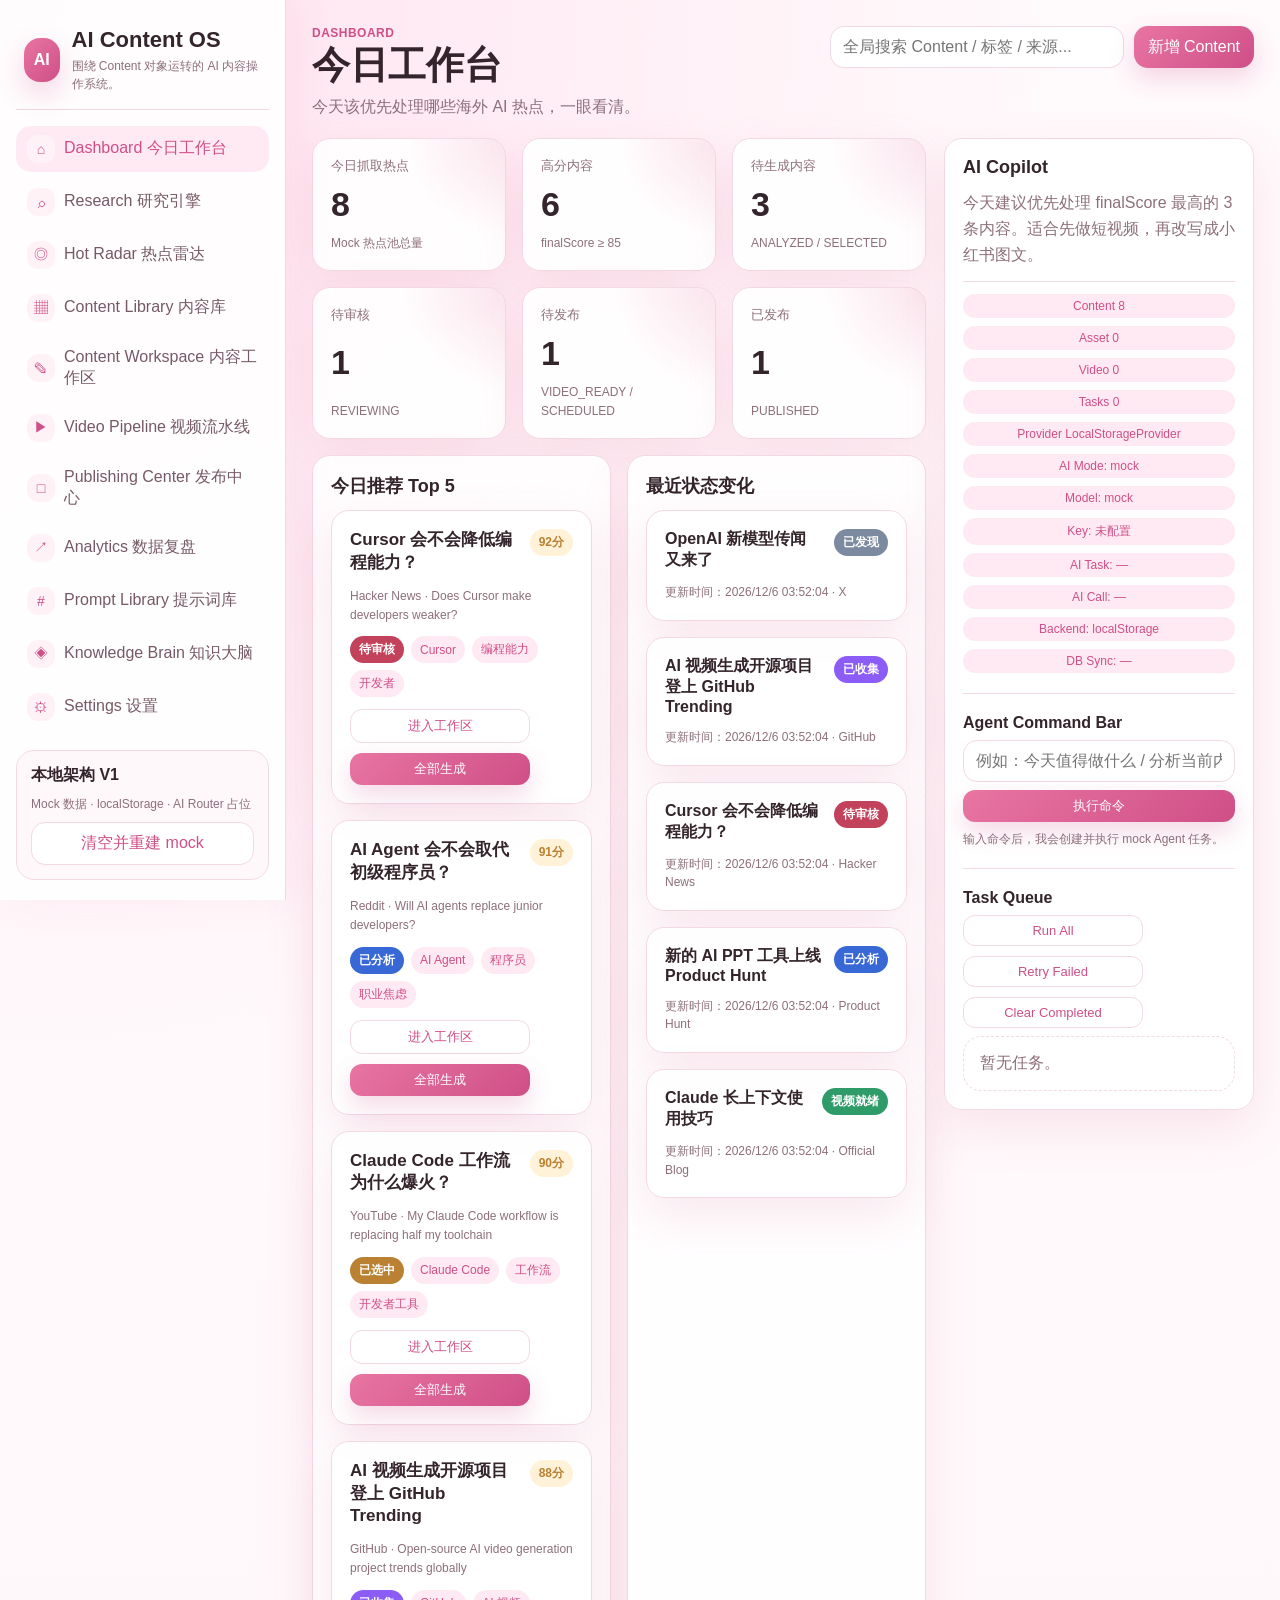
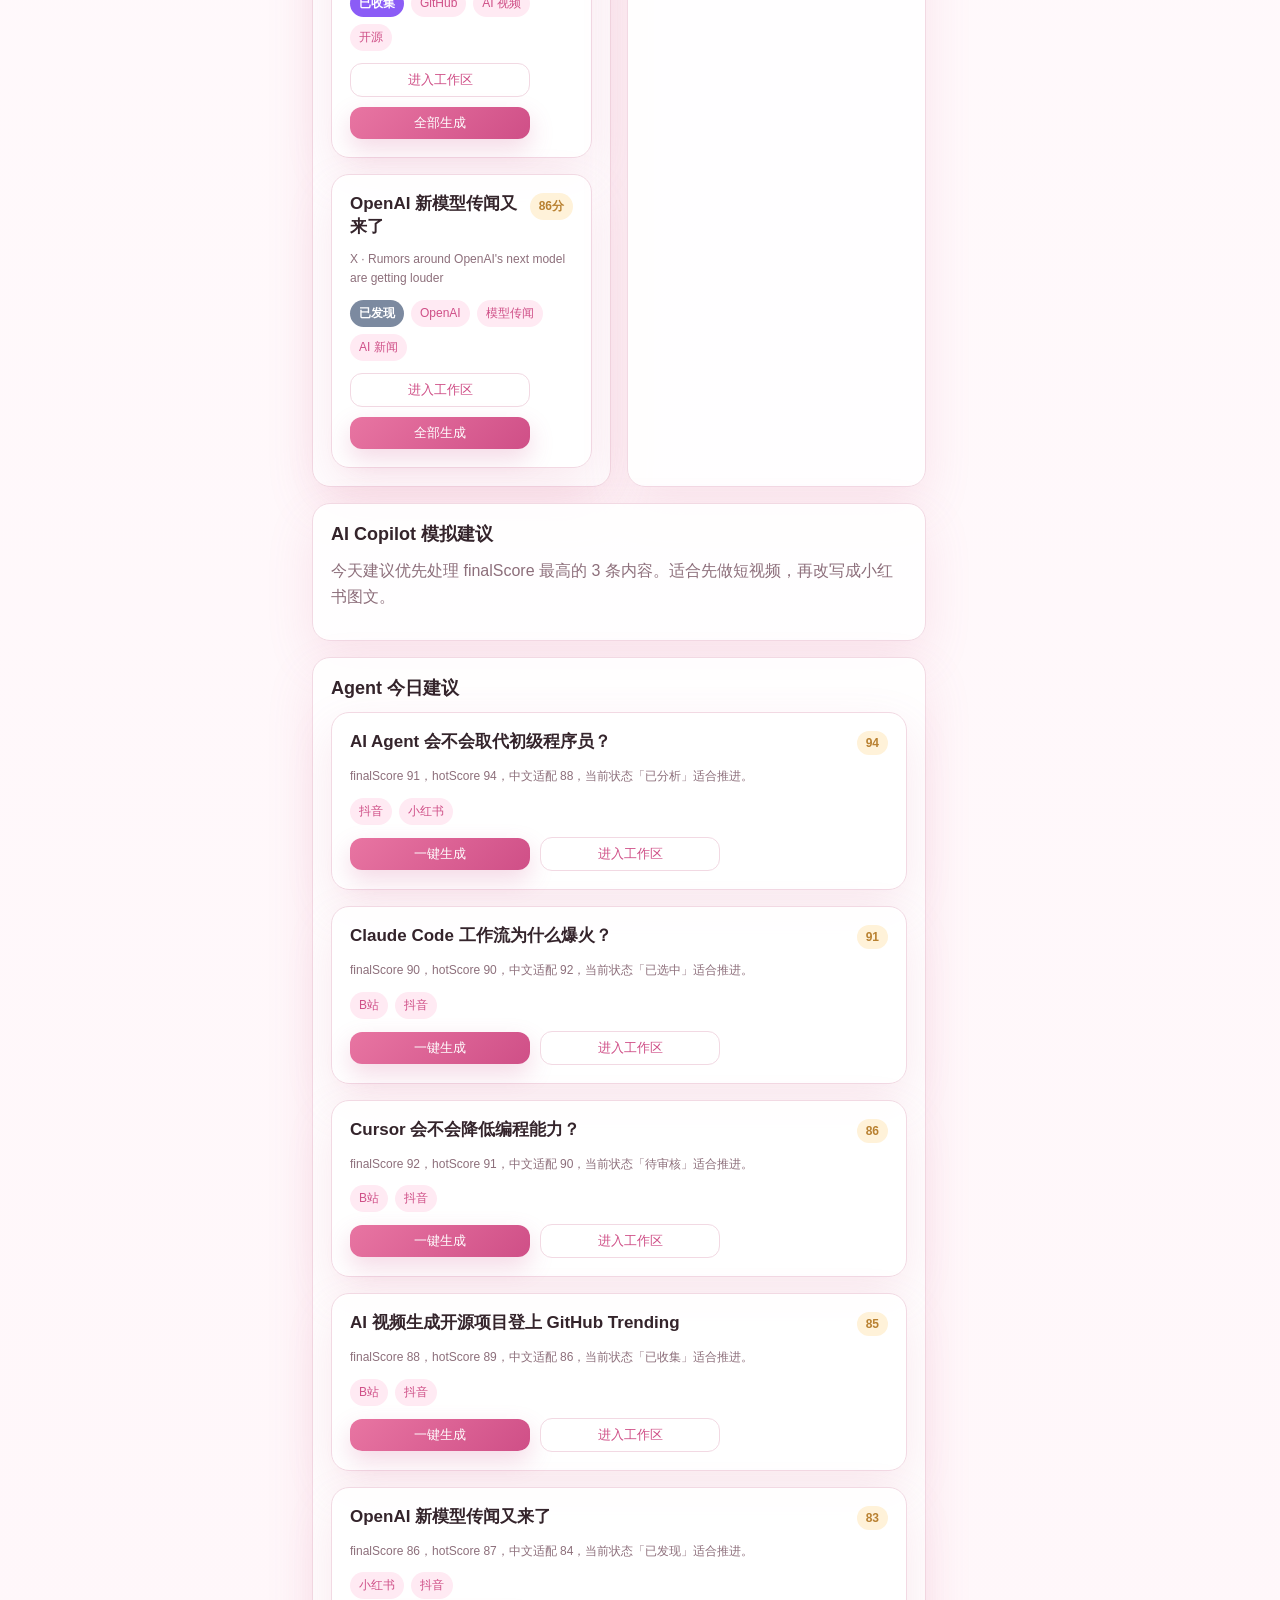
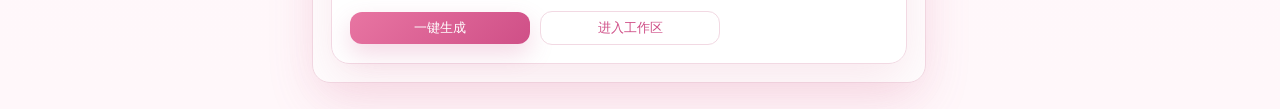
==== commit d981557a: "Build knowledge brain and creator memory" ====
--- a/index.html
+++ b/index.html
@@ -4,6 +4,7 @@
   <meta charset="utf-8" />
   <meta name="viewport" content="width=device-width, initial-scale=1" />
   <title>AI Content OS</title>
+  <link rel="icon" href="data:image/svg+xml,%3Csvg xmlns='http://www.w3.org/2000/svg' viewBox='0 0 64 64'%3E%3Crect width='64' height='64' rx='18' fill='%23cf4f87'/%3E%3Ctext x='32' y='41' text-anchor='middle' font-size='28' font-family='Arial' font-weight='700' fill='white'%3EAI%3C/text%3E%3C/svg%3E" />
   <link rel="stylesheet" href="./app.css" />
 </head>
 <body>
--- a/app.css
+++ b/app.css
@@ -149,7 +149,11 @@
 .three { grid-template-columns: repeat(3, minmax(0, 1fr)); }
 .four { grid-template-columns: repeat(4, minmax(0, 1fr)); }
 .workspace-grid { grid-template-columns: 1fr 1.12fr 1fr; }
+.content-studio-list { max-height: 72vh; overflow: auto; padding-right: 2px; }
+.content-editor-card { align-content: start; }
+.studio-body { min-height: 360px; }
 .form-grid { display: grid; grid-template-columns: repeat(3, minmax(0, 1fr)); gap: 12px; align-items: end; }
+.form-grid.single { grid-template-columns: 1fr; }
 .span-2 { grid-column: span 2; }
 .span-all { grid-column: 1 / -1; }
 
@@ -164,6 +168,7 @@
 .btn.ghost { background: #fff; color: var(--brand-strong); border: 1px solid var(--line); box-shadow: none; }
 .btn.small { padding: 7px 10px; border-radius: 12px; font-size: 13px; }
 .btn.danger { background: #fff1f3; color: var(--red); border: 1px solid #ffd4dc; box-shadow: none; }
+.btn:disabled { opacity: .48; cursor: not-allowed; box-shadow: none; }
 .toolbar { display: flex; flex-wrap: wrap; gap: 10px; align-items: center; }
 .toolbar > * { flex: 0 1 180px; }
 .toolbar .grow { flex: 1 1 260px; }
@@ -185,6 +190,37 @@
   display: grid;
   gap: 12px;
   min-width: 0;
+}
+.research-layout {
+  display: grid;
+  grid-template-columns: 240px minmax(320px, 1fr) minmax(300px, 390px);
+  gap: 16px;
+  align-items: start;
+}
+.research-filter,
+.research-detail {
+  min-width: 0;
+}
+.research-list {
+  min-width: 0;
+}
+.topic-card {
+  width: 100%;
+  display: grid;
+  gap: 12px;
+  min-width: 0;
+  padding: 16px;
+  border: 1px solid var(--line);
+  border-radius: var(--radius);
+  background: rgba(255,255,255,.92);
+  color: var(--ink);
+  text-align: left;
+  box-shadow: 0 10px 26px rgba(214, 101, 145, .08);
+}
+.topic-card:hover,
+.topic-card.active {
+  border-color: #efabc7;
+  background: #fff3f8;
 }
 .item-head { display: flex; justify-content: space-between; gap: 12px; align-items: flex-start; }
 .item-title { margin: 0; font-size: 17px; line-height: 1.35; overflow-wrap: anywhere; }
@@ -208,13 +244,136 @@
 .status.analyzing { background: #0ea5e9; }
 .status.analyzed { background: #3867d6; }
 .status.selected { background: #b98131; }
+.status.draft { background: #7c8aa0; }
+.status.in_review { background: #0ea5e9; }
+.status.changes_requested { background: #d97706; }
+.status.approved { background: #15803d; }
+.status.ready_to_publish { background: #0f766e; }
 .status.writing { background: #d97706; }
 .status.reviewing { background: #c2415b; }
 .status.video_ready { background: #2f9b68; }
 .status.scheduled { background: #0f766e; }
+.status.ready { background: #2f9b68; }
 .status.published { background: #15803d; }
+.status.cancelled { background: #6b7280; }
 .status.tracking { background: #4f46e5; }
 .status.archived { background: #6b7280; }
+.status.normalized { background: #0ea5e9; }
+.status.duplicate { background: #6b7280; }
+.status.scoring { background: #d97706; }
+.status.scored { background: #b98131; }
+.status.converted { background: #15803d; }
+.status.failed { background: #c2415b; }
+.status.forming { background: #8b5cf6; }
+.status.ready { background: #0ea5e9; }
+.status.analyzed { background: #3867d6; }
+.status.analyzing { background: #0ea5e9; }
+.status.not_started { background: #7c8aa0; }
+.status.completed,
+.status.done { background: #15803d; }
+.status.pending { background: #d97706; }
+.status.skipped { background: #6b7280; }
+
+.tracking-timeline {
+  display: grid;
+  gap: 10px;
+  margin: 12px 0;
+}
+.tracking-point {
+  display: grid;
+  gap: 8px;
+  min-width: 0;
+  padding: 12px;
+  border: 1px solid var(--line);
+  border-radius: 15px;
+  background: #fff;
+}
+.tracking-point.done { border-color: rgba(47,155,104,.28); background: #f4fff9; }
+.tracking-point.pending { border-color: rgba(217,119,6,.25); background: #fffaf0; }
+.tracking-point.skipped { background: #f8fafc; }
+.experience-card {
+  display: grid;
+  gap: 8px;
+  min-width: 0;
+  padding: 12px;
+  border: 1px solid var(--line);
+  border-radius: 15px;
+  background: #fff;
+}
+.note-block {
+  margin: 10px 0 0;
+  padding: 12px;
+  border: 1px solid var(--line);
+  border-radius: 14px;
+  background: #fff8fb;
+  color: var(--ink);
+  white-space: pre-wrap;
+  overflow-wrap: anywhere;
+  font-size: 13px;
+  line-height: 1.6;
+}
+
+.knowledge-brain { display: grid; gap: 16px; min-width: 0; }
+.knowledge-body { min-height: 190px; }
+.knowledge-filters { position: sticky; top: 12px; z-index: 3; }
+.knowledge-type {
+  display: inline-flex;
+  align-items: center;
+  padding: 5px 9px;
+  border-radius: 999px;
+  background: #eef2ff;
+  color: #4f46e5;
+  font-size: 12px;
+  font-weight: 800;
+  white-space: nowrap;
+}
+.knowledge-entry.archived { opacity: .68; background: #fafafa; }
+.knowledge-summary { white-space: pre-wrap; overflow-wrap: anywhere; }
+.knowledge-trust-note,
+.knowledge-inference-warning {
+  margin-top: 12px;
+  padding: 10px 12px;
+  border-radius: 14px;
+  border: 1px solid #f4c77d;
+  background: #fff8e8;
+  color: #8a5610;
+  font-size: 12px;
+  line-height: 1.55;
+}
+.knowledge-inference-warning { margin-top: 0; }
+.knowledge-context-group { display: grid; gap: 7px; }
+.knowledge-context-group.inference {
+  padding: 10px;
+  border-radius: 14px;
+  border: 1px solid #f4c77d;
+  background: #fffaf0;
+}
+.knowledge-context-item {
+  width: 100%;
+  display: flex;
+  justify-content: space-between;
+  align-items: center;
+  gap: 8px;
+  padding: 9px 10px;
+  border: 1px solid var(--line);
+  border-radius: 13px;
+  background: #fff;
+  color: var(--ink);
+  text-align: left;
+}
+.knowledge-context-item span:first-child { min-width: 0; overflow-wrap: anywhere; }
+.creator-memory-reference { min-width: 0; }
+
+.cluster-topic-row {
+  display: grid;
+  gap: 8px;
+  padding: 10px;
+  border: 1px solid var(--line);
+  border-radius: 14px;
+  background: rgba(255,255,255,.8);
+  min-width: 0;
+}
+.cluster-topic-row > span { overflow-wrap: anywhere; }
 
 .table-wrap { overflow-x: auto; border: 1px solid var(--line); border-radius: var(--radius); background: #fff; }
 table { width: 100%; border-collapse: collapse; min-width: 760px; }
@@ -238,10 +397,12 @@
 
 @media (max-width: 1180px) {
   .layout { grid-template-columns: 1fr; }
+  .research-layout { grid-template-columns: 1fr; }
   .copilot { order: -1; }
   .sticky { position: static; }
   .four { grid-template-columns: repeat(2, minmax(0, 1fr)); }
   .workspace-grid { grid-template-columns: 1fr; }
+  .knowledge-filters { position: static; }
 }
 
 @media (max-width: 820px) {
